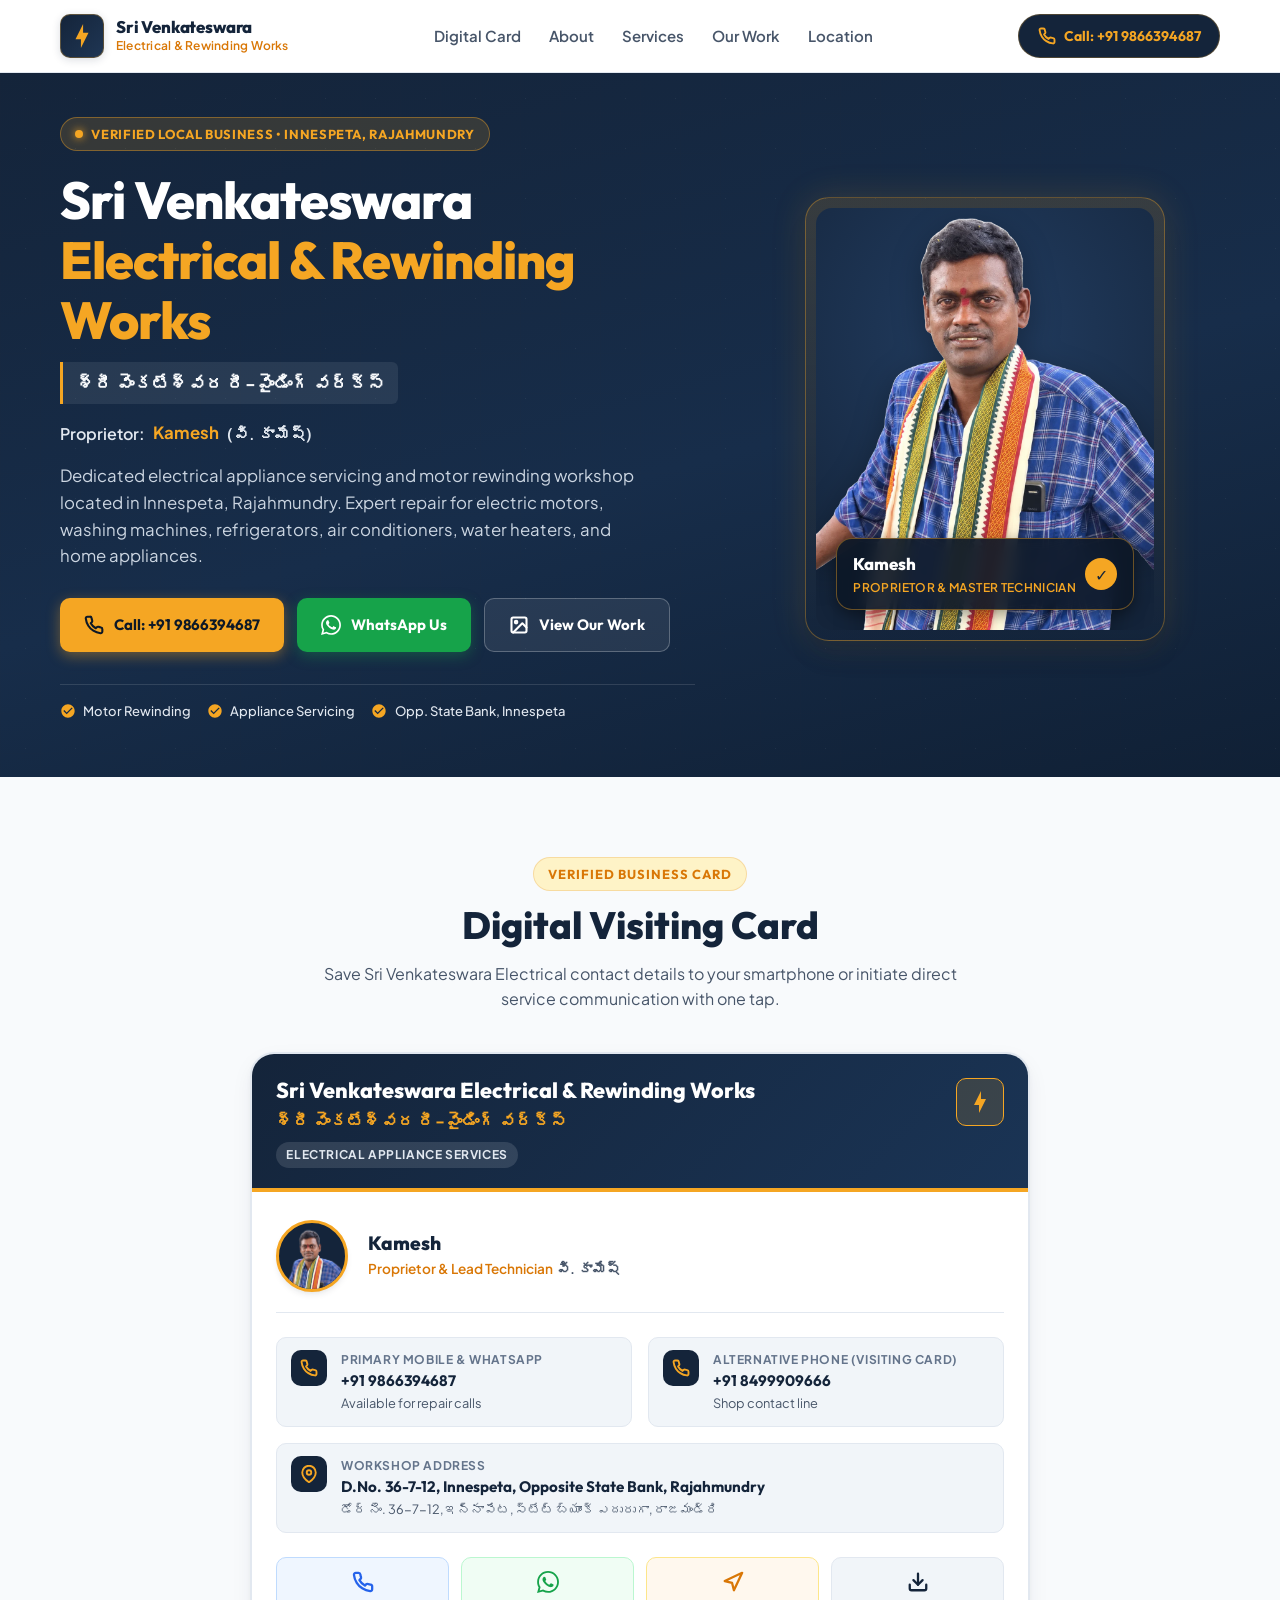
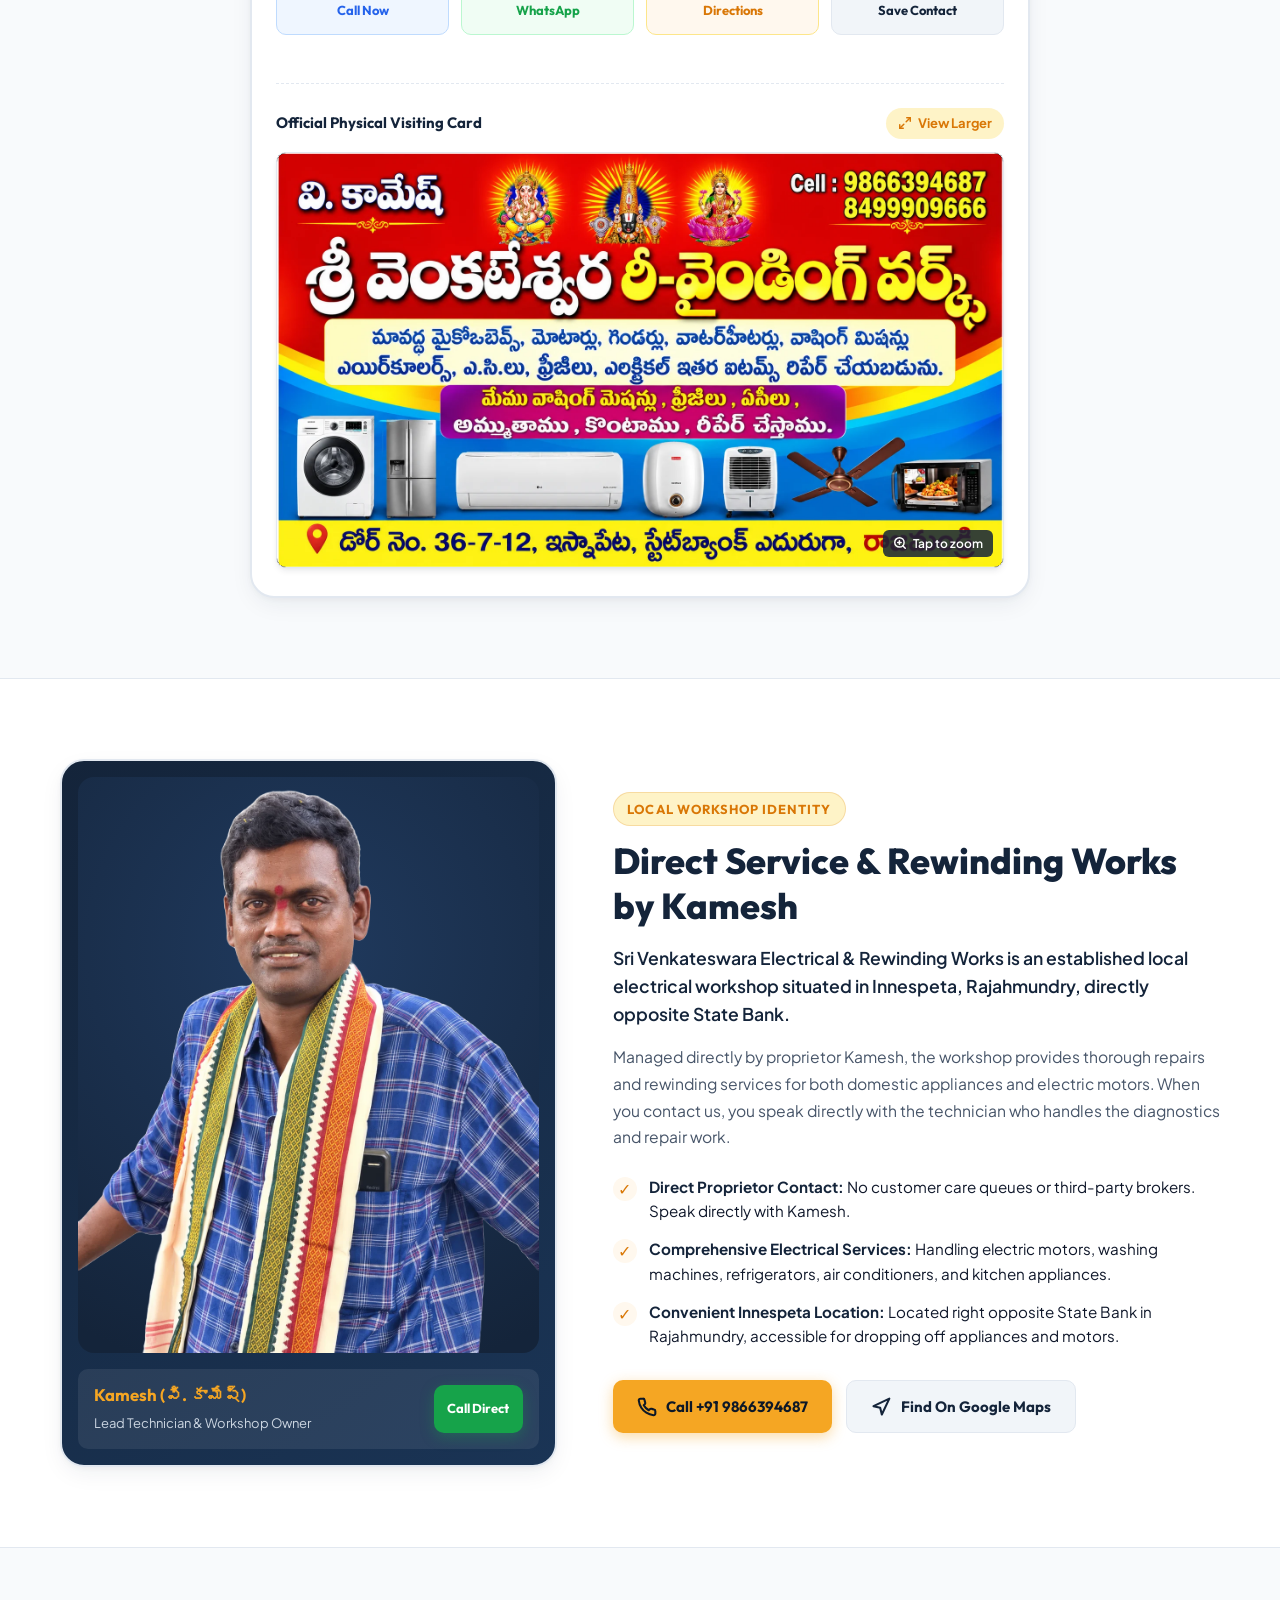
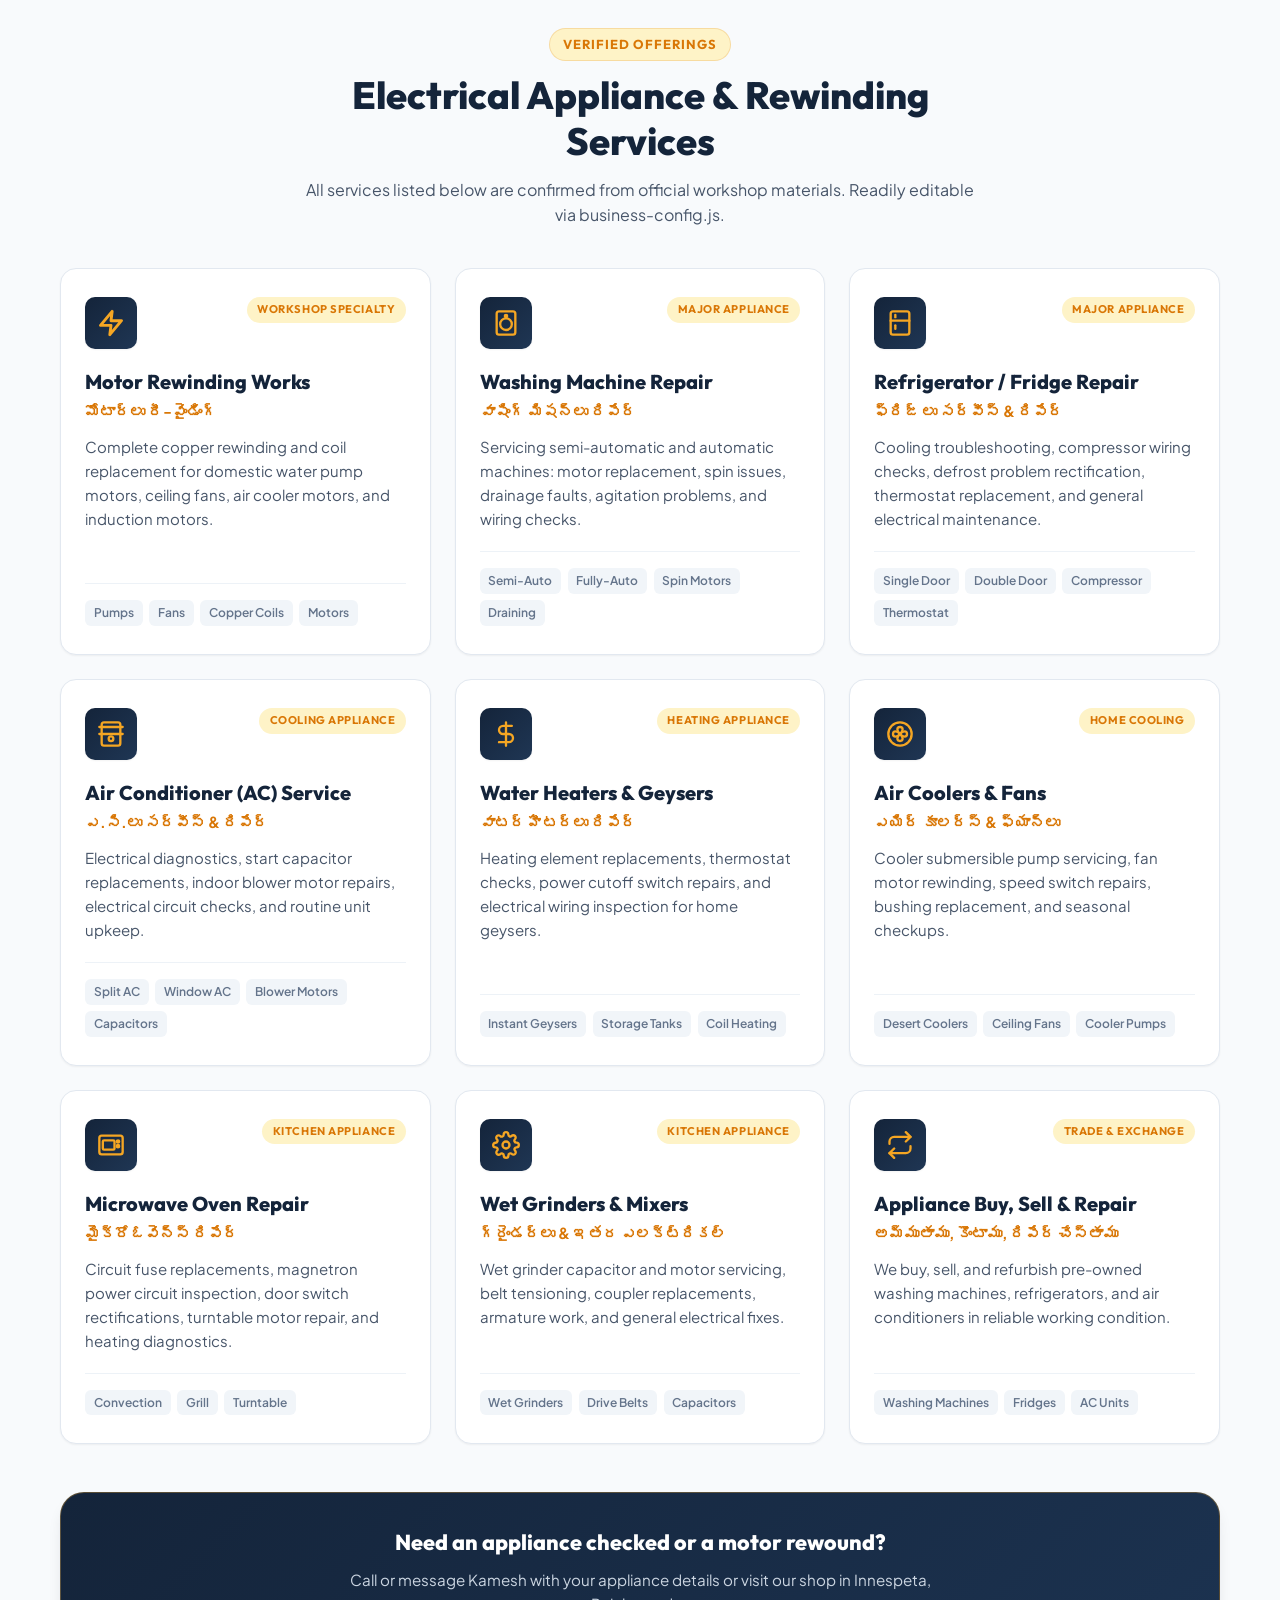
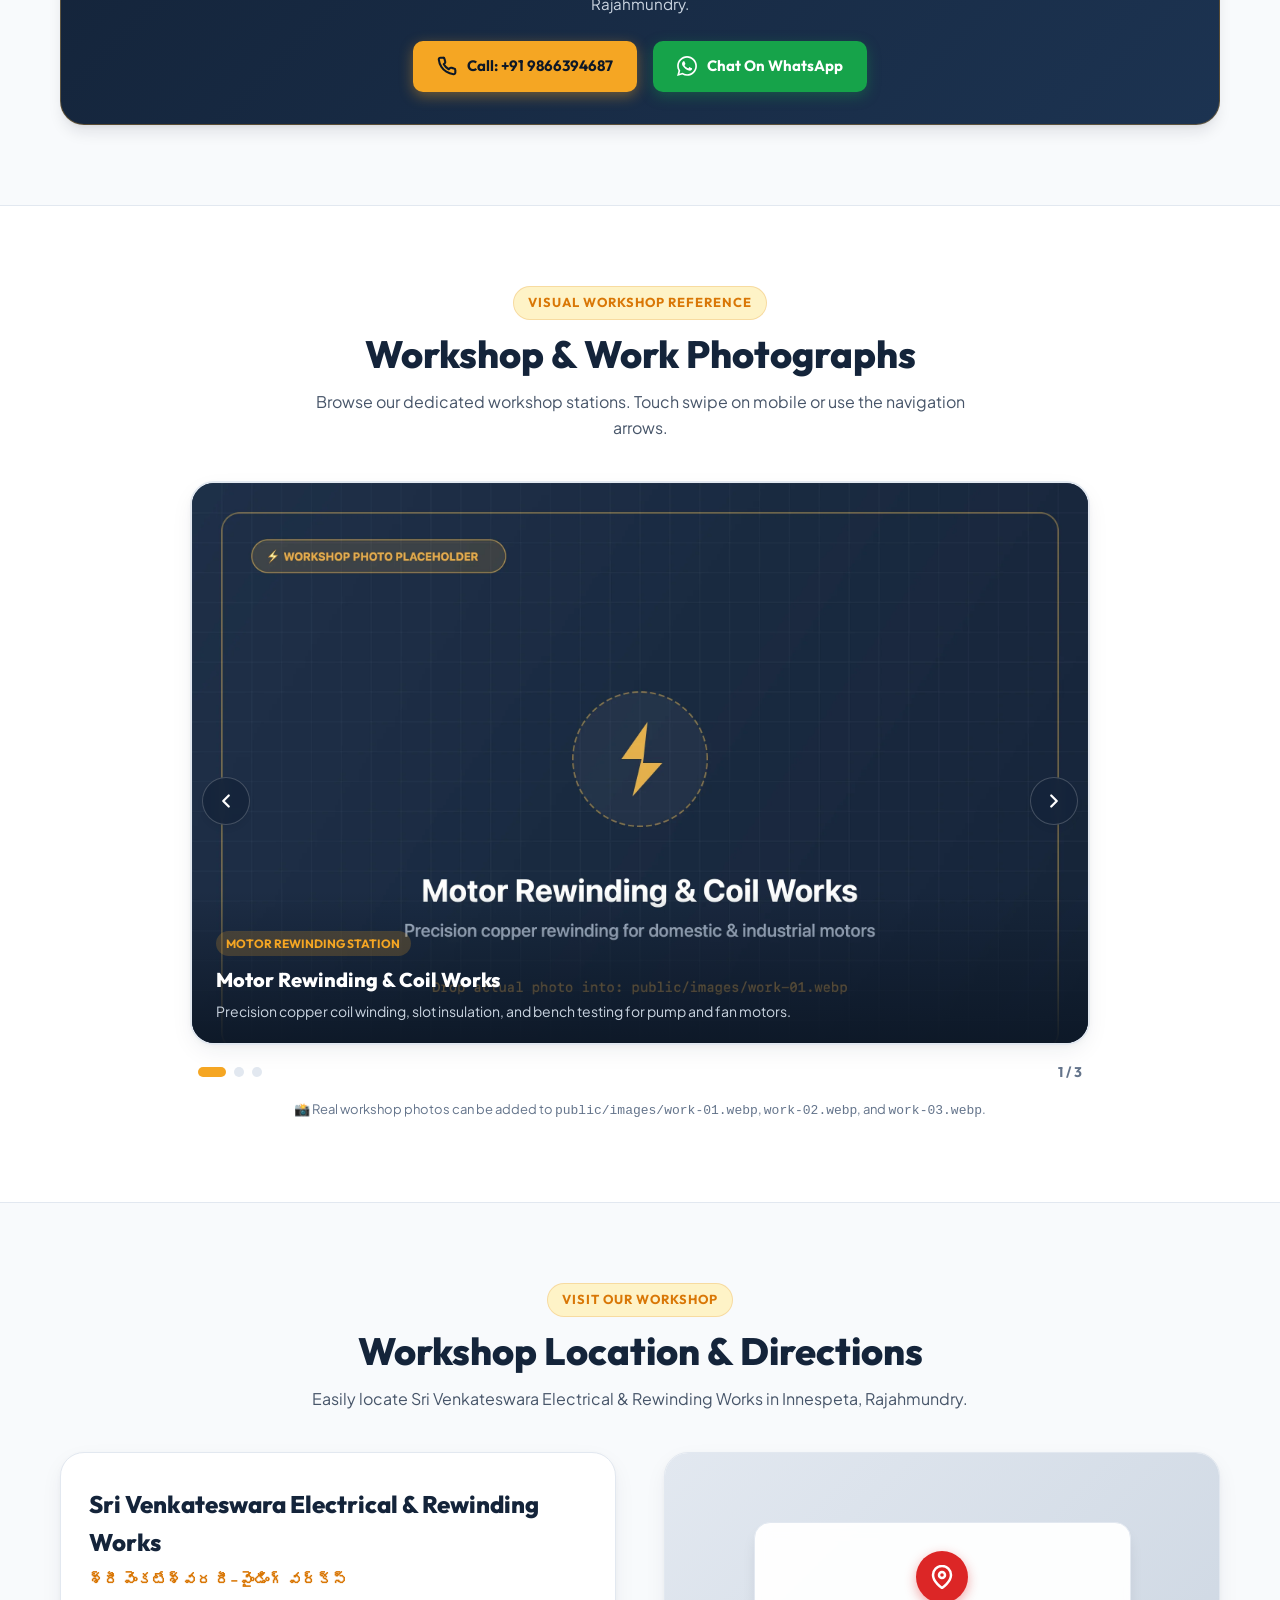
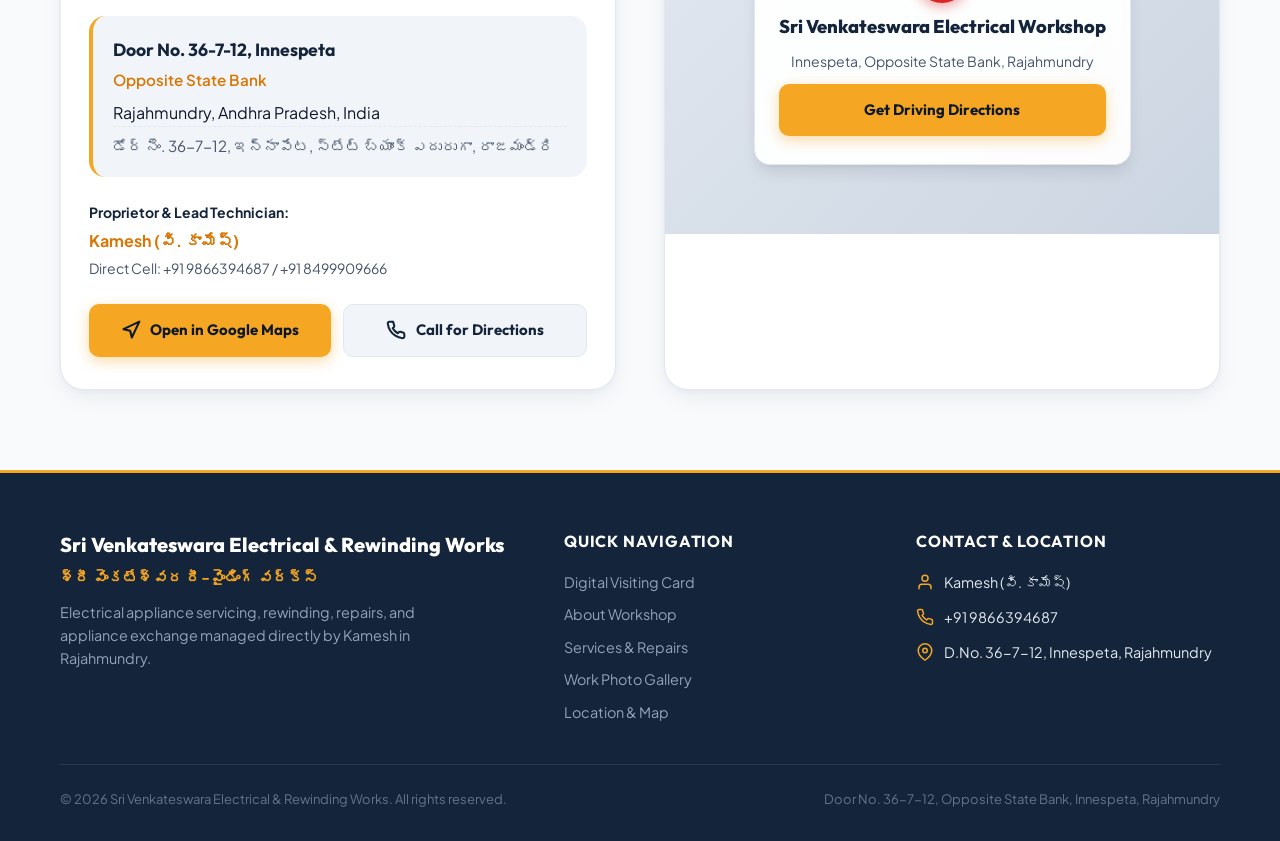
==== index.html @ 60d4a134 "Initial release: Sri Venkateswara Electrical & Rewinding Works website" ====
<!DOCTYPE html>
<html lang="en">
<head>
  <meta charset="UTF-8">
  <meta name="viewport" content="width=device-width, initial-scale=1.0, viewport-fit=cover">
  <meta http-equiv="X-UA-Compatible" content="IE=edge">
  
  <!-- Primary Meta Tags -->
  <title>Sri Venkateswara Electrical &amp; Rewinding Works | Kamesh | Rajahmundry</title>
  <meta name="title" content="Sri Venkateswara Electrical &amp; Rewinding Works | Kamesh | Rajahmundry">
  <meta name="description" content="Electrical appliance servicing and motor rewinding works by Kamesh in Innespeta, Rajahmundry. Expert repair for motors, washing machines, refrigerators, ACs, geysers, and appliances. Call +91 9866394687.">
  <meta name="keywords" content="Sri Venkateswara Electrical, Kamesh, Motor Rewinding Rajahmundry, Washing Machine Repair Rajahmundry, Refrigerator Repair Innespeta, AC Service Rajahmundry, Electrical Works">
  <meta name="author" content="Sri Venkateswara Electrical &amp; Rewinding Works">
  <meta name="theme-color" content="#14243A">
  <meta name="robots" content="index, follow">

  <!-- Open Graph / Facebook -->
  <meta property="og:type" content="website">
  <meta property="og:title" content="Sri Venkateswara Electrical &amp; Rewinding Works | Rajahmundry">
  <meta property="og:description" content="Electrical appliance servicing &amp; motor rewinding works by Kamesh. Located in Innespeta, Opposite State Bank, Rajahmundry. Call +91 9866394687.">
  <meta property="og:image" content="public/images/visiting-card-front.png">
  <meta property="og:locale" content="en_IN">

  <!-- Favicon & Canonical -->
  <link rel="icon" type="image/svg+xml" href="favicon.svg">
  <link rel="apple-touch-icon" href="favicon.svg">
  <link rel="canonical" href="https://venkatesh-0007.github.io/SVER_works/">

  <!-- Google Fonts Preconnect & Stylesheets -->
  <link rel="preconnect" href="https://fonts.googleapis.com">
  <link rel="preconnect" href="https://fonts.gstatic.com" crossorigin>
  <link href="https://fonts.googleapis.com/css2?family=Outfit:wght@500;600;700;800&family=Plus+Jakarta+Sans:wght@400;500;600;700&display=swap" rel="stylesheet">

  <!-- Core CSS -->
  <link rel="stylesheet" href="styles.css">

  <!-- LocalBusiness Structured Data (JSON-LD) - strictly verified details -->
  <script type="application/ld+json">
  {
    "@context": "https://schema.org",
    "@type": "HomeAndConstructionBusiness",
    "name": "Sri Venkateswara Electrical & Rewinding Works",
    "alternateName": "శ్రీ వెంకటేశ్వర రీ-వైండింగ్ వర్క్స్",
    "image": "public/images/visiting-card-front.png",
    "telephone": "+919866394687",
    "founder": {
      "@type": "Person",
      "name": "Kamesh",
      "alternateName": "V. Kamesh (వి. కామేష్)"
    },
    "address": {
      "@type": "PostalAddress",
      "streetAddress": "Door No. 36-7-12, Innespeta, Opposite State Bank",
      "addressLocality": "Rajahmundry",
      "addressRegion": "Andhra Pradesh",
      "addressCountry": "IN"
    },
    "hasMap": "https://maps.app.goo.gl/VTHYkzrRNHAbTTAW9",
    "priceRange": "$$",
    "description": "Professional electrical appliance services and motor rewinding works in Innespeta, Rajahmundry. Specialized in motors, washing machines, refrigerators, and AC repair."
  }
  </script>
</head>
<body>

  <!-- Accessible Skip to Main Link -->
  <a href="#main-content" class="skip-link">Skip to main content</a>

  <!-- =========================================================================
       Site Header & Navigation
       ========================================================================= -->
  <header class="site-header" id="siteHeader">
    <div class="container header-container">
      <!-- Brand Logo / Emblem -->
      <a href="#hero" class="brand-identity" aria-label="Sri Venkateswara Electrical & Rewinding Works Home">
        <div class="brand-emblem" aria-hidden="true">
          <svg viewBox="0 0 24 24" fill="currentColor">
            <path d="M11 15H6l7-14v8h5l-7 14v-8z"/>
          </svg>
        </div>
        <div class="brand-text-block">
          <span class="brand-name">Sri Venkateswara</span>
          <span class="brand-tagline">Electrical &amp; Rewinding Works</span>
        </div>
      </a>

      <!-- Desktop Navigation Links -->
      <nav class="desktop-nav" aria-label="Main Navigation">
        <a href="#card" class="nav-link">Digital Card</a>
        <a href="#about" class="nav-link">About</a>
        <a href="#services" class="nav-link">Services</a>
        <a href="#gallery" class="nav-link">Our Work</a>
        <a href="#location" class="nav-link">Location</a>
      </nav>

      <!-- Header Action & Mobile Menu Toggle -->
      <div class="header-actions">
        <a href="tel:+919866394687" class="header-call-btn" data-action="phone" aria-label="Call Kamesh at Sri Venkateswara Electrical">
          <svg width="18" height="18" viewBox="0 0 24 24" fill="none" stroke="currentColor" stroke-width="2.5" stroke-linecap="round" stroke-linejoin="round" aria-hidden="true">
            <path d="M22 16.92v3a2 2 0 0 1-2.18 2 19.79 19.79 0 0 1-8.63-3.07 19.5 19.5 0 0 1-6-6 19.79 19.79 0 0 1-3.07-8.67A2 2 0 0 1 4.11 2h3a2 2 0 0 1 2 1.72 12.84 12.84 0 0 0 .7 2.81 2 2 0 0 1-.45 2.11L8.09 9.91a16 16 0 0 0 6 6l1.27-1.27a2 2 0 0 1 2.11-.45 12.84 12.84 0 0 0 2.81.7A2 2 0 0 1 22 16.92z"/>
          </svg>
          <span>Call: +91 9866394687</span>
        </a>

        <!-- Mobile Drawer Toggle -->
        <button type="button" class="mobile-menu-toggle" id="mobileMenuToggle" aria-label="Toggle navigation menu" aria-expanded="false" aria-controls="mobileDrawer">
          <span></span>
          <span></span>
          <span></span>
        </button>
      </div>
    </div>
  </header>

  <!-- Mobile Dropdown Drawer -->
  <div class="mobile-drawer" id="mobileDrawer" aria-hidden="true">
    <nav class="mobile-nav-list" aria-label="Mobile Navigation">
      <a href="#card" class="mobile-nav-link">
        <span>Digital Business Card</span>
        <svg width="18" height="18" viewBox="0 0 24 24" fill="none" stroke="currentColor" stroke-width="2.5" stroke-linecap="round" stroke-linejoin="round" aria-hidden="true"><polyline points="9 18 15 12 9 6"/></svg>
      </a>
      <a href="#about" class="mobile-nav-link">
        <span>About Workshop &amp; Owner</span>
        <svg width="18" height="18" viewBox="0 0 24 24" fill="none" stroke="currentColor" stroke-width="2.5" stroke-linecap="round" stroke-linejoin="round" aria-hidden="true"><polyline points="9 18 15 12 9 6"/></svg>
      </a>
      <a href="#services" class="mobile-nav-link">
        <span>Services &amp; Repairs</span>
        <svg width="18" height="18" viewBox="0 0 24 24" fill="none" stroke="currentColor" stroke-width="2.5" stroke-linecap="round" stroke-linejoin="round" aria-hidden="true"><polyline points="9 18 15 12 9 6"/></svg>
      </a>
      <a href="#gallery" class="mobile-nav-link">
        <span>Workshop Photo Gallery</span>
        <svg width="18" height="18" viewBox="0 0 24 24" fill="none" stroke="currentColor" stroke-width="2.5" stroke-linecap="round" stroke-linejoin="round" aria-hidden="true"><polyline points="9 18 15 12 9 6"/></svg>
      </a>
      <a href="#location" class="mobile-nav-link">
        <span>Location &amp; Directions</span>
        <svg width="18" height="18" viewBox="0 0 24 24" fill="none" stroke="currentColor" stroke-width="2.5" stroke-linecap="round" stroke-linejoin="round" aria-hidden="true"><polyline points="9 18 15 12 9 6"/></svg>
      </a>
    </nav>
    <div class="mobile-drawer-contact">
      <a href="tel:+919866394687" class="btn btn-primary-phone" data-action="phone">
        <svg width="18" height="18" viewBox="0 0 24 24" fill="none" stroke="currentColor" stroke-width="2.5" stroke-linecap="round" stroke-linejoin="round" aria-hidden="true">
          <path d="M22 16.92v3a2 2 0 0 1-2.18 2 19.79 19.79 0 0 1-8.63-3.07 19.5 19.5 0 0 1-6-6 19.79 19.79 0 0 1-3.07-8.67A2 2 0 0 1 4.11 2h3a2 2 0 0 1 2 1.72 12.84 12.84 0 0 0 .7 2.81 2 2 0 0 1-.45 2.11L8.09 9.91a16 16 0 0 0 6 6l1.27-1.27a2 2 0 0 1 2.11-.45 12.84 12.84 0 0 0 2.81.7A2 2 0 0 1 22 16.92z"/>
        </svg>
        Call Now: +91 9866394687
      </a>
      <a href="https://wa.me/919866394687" target="_blank" rel="noopener noreferrer" class="btn btn-whatsapp" data-action="whatsapp">
        <svg width="18" height="18" viewBox="0 0 24 24" fill="currentColor" aria-hidden="true">
          <path d="M.057 24l1.687-6.163c-1.041-1.804-1.588-3.849-1.587-5.946.003-6.556 5.338-11.891 11.893-11.891 3.181.001 6.167 1.24 8.413 3.488 2.245 2.248 3.481 5.236 3.48 8.414-.003 6.557-5.338 11.892-11.893 11.892-1.99-.001-3.951-.5-5.688-1.448l-6.305 1.654zm6.597-3.807c1.676.995 3.276 1.591 5.392 1.592 5.448 0 9.886-4.434 9.889-9.885.002-5.462-4.415-9.89-9.881-9.892-5.452 0-9.887 4.434-9.889 9.884-.001 2.225.651 3.891 1.746 5.634l-.999 3.648 3.742-.981zm11.387-5.464c-.074-.124-.272-.198-.57-.347-.297-.149-1.758-.868-2.031-.967-.272-.099-.47-.149-.669.149-.198.297-.768.967-.941 1.165-.173.198-.347.223-.644.074-.297-.149-1.255-.462-2.39-1.475-.883-.788-1.48-1.761-1.653-2.059-.173-.297-.018-.458.13-.606.134-.133.297-.347.446-.521.151-.172.2-.296.3-.495.099-.198.05-.372-.025-.521-.075-.148-.669-1.611-.916-2.206-.242-.579-.487-.501-.669-.51l-.57-.01c-.198 0-.52.074-.792.372s-1.04 1.016-1.04 2.479 1.065 2.876 1.213 3.074c.149.198 2.095 3.2 5.076 4.487.709.306 1.263.489 1.694.626.712.226 1.36.194 1.872.118.571-.085 1.758-.719 2.006-1.413.248-.695.248-1.29.173-1.414z"/>
        </svg>
        WhatsApp Conversation
      </a>
    </div>
  </div>

  <main id="main-content">
    <!-- =========================================================================
         Hero Section
         ========================================================================= -->
    <section class="hero-section" id="hero">
      <div class="hero-pattern" aria-hidden="true"></div>
      <div class="container hero-grid">
        <!-- Hero Text & CTA -->
        <div class="hero-content">
          <div class="hero-badge-pill">
            <span class="pulse-dot" aria-hidden="true"></span>
            <span>Verified Local Business • Innespeta, Rajahmundry</span>
          </div>

          <h1 class="hero-title">
            Sri Venkateswara <span class="hero-title-highlight">Electrical &amp; Rewinding Works</span>
          </h1>

          <div class="hero-telugu-banner" lang="te">
            శ్రీ వెంకటేశ్వర రీ-వైండింగ్ వర్క్స్
          </div>

          <div class="hero-owner-tag">
            <span>Proprietor:</span>
            <strong>Kamesh</strong>
            <span class="hero-owner-telugu">(వి. కామేష్)</span>
          </div>

          <p class="hero-description">
            Dedicated electrical appliance servicing and motor rewinding workshop located in Innespeta, Rajahmundry. Expert repair for electric motors, washing machines, refrigerators, air conditioners, water heaters, and home appliances.
          </p>

          <div class="hero-cta-group">
            <a href="tel:+919866394687" class="btn btn-primary-phone" data-action="phone" aria-label="Call Kamesh at Sri Venkateswara Electrical">
              <svg viewBox="0 0 24 24" fill="none" stroke="currentColor" stroke-width="2.5" stroke-linecap="round" stroke-linejoin="round" aria-hidden="true">
                <path d="M22 16.92v3a2 2 0 0 1-2.18 2 19.79 19.79 0 0 1-8.63-3.07 19.5 19.5 0 0 1-6-6 19.79 19.79 0 0 1-3.07-8.67A2 2 0 0 1 4.11 2h3a2 2 0 0 1 2 1.72 12.84 12.84 0 0 0 .7 2.81 2 2 0 0 1-.45 2.11L8.09 9.91a16 16 0 0 0 6 6l1.27-1.27a2 2 0 0 1 2.11-.45 12.84 12.84 0 0 0 2.81.7A2 2 0 0 1 22 16.92z"/>
              </svg>
              <span>Call: +91 9866394687</span>
            </a>

            <a href="https://wa.me/919866394687" target="_blank" rel="noopener noreferrer" class="btn btn-whatsapp" data-action="whatsapp" aria-label="Send WhatsApp message to Kamesh">
              <svg viewBox="0 0 24 24" fill="currentColor" aria-hidden="true">
                <path d="M.057 24l1.687-6.163c-1.041-1.804-1.588-3.849-1.587-5.946.003-6.556 5.338-11.891 11.893-11.891 3.181.001 6.167 1.24 8.413 3.488 2.245 2.248 3.481 5.236 3.48 8.414-.003 6.557-5.338 11.892-11.893 11.892-1.99-.001-3.951-.5-5.688-1.448l-6.305 1.654zm6.597-3.807c1.676.995 3.276 1.591 5.392 1.592 5.448 0 9.886-4.434 9.889-9.885.002-5.462-4.415-9.89-9.881-9.892-5.452 0-9.887 4.434-9.889 9.884-.001 2.225.651 3.891 1.746 5.634l-.999 3.648 3.742-.981zm11.387-5.464c-.074-.124-.272-.198-.57-.347-.297-.149-1.758-.868-2.031-.967-.272-.099-.47-.149-.669.149-.198.297-.768.967-.941 1.165-.173.198-.347.223-.644.074-.297-.149-1.255-.462-2.39-1.475-.883-.788-1.48-1.761-1.653-2.059-.173-.297-.018-.458.13-.606.134-.133.297-.347.446-.521.151-.172.2-.296.3-.495.099-.198.05-.372-.025-.521-.075-.148-.669-1.611-.916-2.206-.242-.579-.487-.501-.669-.51l-.57-.01c-.198 0-.52.074-.792.372s-1.04 1.016-1.04 2.479 1.065 2.876 1.213 3.074c.149.198 2.095 3.2 5.076 4.487.709.306 1.263.489 1.694.626.712.226 1.36.194 1.872.118.571-.085 1.758-.719 2.006-1.413.248-.695.248-1.29.173-1.414z"/>
              </svg>
              <span>WhatsApp Us</span>
            </a>

            <a href="#gallery" class="btn btn-secondary-outline">
              <svg viewBox="0 0 24 24" fill="none" stroke="currentColor" stroke-width="2.5" stroke-linecap="round" stroke-linejoin="round" aria-hidden="true">
                <rect x="3" y="3" width="18" height="18" rx="2" ry="2"/>
                <circle cx="8.5" cy="8.5" r="1.5"/>
                <polyline points="21 15 16 10 5 21"/>
              </svg>
              <span>View Our Work</span>
            </a>
          </div>

          <div class="hero-badges-row">
            <div class="hero-mini-badge">
              <svg viewBox="0 0 24 24" fill="currentColor" aria-hidden="true"><path d="M12 2C6.48 2 2 6.48 2 12s4.48 10 10 10 10-4.48 10-10S17.52 2 12 2zm-2 15l-5-5 1.41-1.41L10 14.17l7.59-7.59L19 8l-9 9z"/></svg>
              <span>Motor Rewinding</span>
            </div>
            <div class="hero-mini-badge">
              <svg viewBox="0 0 24 24" fill="currentColor" aria-hidden="true"><path d="M12 2C6.48 2 2 6.48 2 12s4.48 10 10 10 10-4.48 10-10S17.52 2 12 2zm-2 15l-5-5 1.41-1.41L10 14.17l7.59-7.59L19 8l-9 9z"/></svg>
              <span>Appliance Servicing</span>
            </div>
            <div class="hero-mini-badge">
              <svg viewBox="0 0 24 24" fill="currentColor" aria-hidden="true"><path d="M12 2C6.48 2 2 6.48 2 12s4.48 10 10 10 10-4.48 10-10S17.52 2 12 2zm-2 15l-5-5 1.41-1.41L10 14.17l7.59-7.59L19 8l-9 9z"/></svg>
              <span>Opp. State Bank, Innespeta</span>
            </div>
          </div>
        </div>

        <!-- Hero Owner Photo Spotlight Frame -->
        <div class="hero-image-col">
          <div class="hero-owner-frame">
            <div class="hero-owner-canvas">
              <picture>
                <source srcset="public/images/owner.webp" type="image/webp">
                <img src="public/images/owner.png" alt="Kamesh, Proprietor of Sri Venkateswara Electrical & Rewinding Works in Rajahmundry" class="hero-owner-img" width="543" height="724" loading="eager" fetchpriority="high" data-fallback="public/images/owner.jpg">
              </picture>
              
              <div class="hero-owner-badge">
                <div class="hero-owner-info">
                  <span class="hero-owner-title">Kamesh</span>
                  <span class="hero-owner-role">Proprietor &amp; Master Technician</span>
                </div>
                <div class="verified-icon-badge" title="Verified Workshop Proprietor" aria-hidden="true">✓</div>
              </div>
            </div>
          </div>
        </div>
      </div>
    </section>

    <!-- =========================================================================
         Digital Visiting Card Section
         ========================================================================= -->
    <section class="visiting-card-section section-padding" id="card">
      <div class="container">
        <div class="section-header">
          <span class="section-badge">Verified Business Card</span>
          <h2 class="section-title">Digital Visiting Card</h2>
          <p class="section-subtitle">
            Save Sri Venkateswara Electrical contact details to your smartphone or initiate direct service communication with one tap.
          </p>
        </div>

        <div class="digital-card-wrapper">
          <article class="digital-card-container" id="digitalCard">
            <!-- Card Header Ribbon -->
            <div class="card-header-ribbon">
              <div class="card-header-content">
                <div class="card-title-group">
                  <h3>Sri Venkateswara Electrical &amp; Rewinding Works</h3>
                  <span class="card-telugu-name" lang="te">శ్రీ వెంకటేశ్వర రీ-వైండింగ్ వర్క్స్</span>
                  <span class="card-category-badge">Electrical Appliance Services</span>
                </div>
                <div class="card-emblem-small" aria-hidden="true">
                  <svg width="24" height="24" viewBox="0 0 24 24" fill="currentColor">
                    <path d="M11 15H6l7-14v8h5l-7 14v-8z"/>
                  </svg>
                </div>
              </div>
            </div>

            <!-- Card Body -->
            <div class="card-body-content">
              <!-- Person Block -->
              <div class="card-person-block">
                <div class="card-avatar-wrap">
                  <img src="public/images/owner.webp" alt="Kamesh" width="72" height="72" loading="lazy" data-fallback="public/images/owner.png">
                </div>
                <div class="card-person-info">
                  <h4>Kamesh</h4>
                  <span class="card-person-role">Proprietor &amp; Lead Technician</span>
                  <span class="card-person-telugu" lang="te">వి. కామేష్</span>
                </div>
              </div>

              <!-- Contact Numbers & Location -->
              <div class="card-contact-list">
                <div class="card-contact-item">
                  <div class="card-contact-icon">
                    <svg width="18" height="18" viewBox="0 0 24 24" fill="none" stroke="currentColor" stroke-width="2.5" stroke-linecap="round" stroke-linejoin="round" aria-hidden="true">
                      <path d="M22 16.92v3a2 2 0 0 1-2.18 2 19.79 19.79 0 0 1-8.63-3.07 19.5 19.5 0 0 1-6-6 19.79 19.79 0 0 1-3.07-8.67A2 2 0 0 1 4.11 2h3a2 2 0 0 1 2 1.72 12.84 12.84 0 0 0 .7 2.81 2 2 0 0 1-.45 2.11L8.09 9.91a16 16 0 0 0 6 6l1.27-1.27a2 2 0 0 1 2.11-.45 12.84 12.84 0 0 0 2.81.7A2 2 0 0 1 22 16.92z"/>
                    </svg>
                  </div>
                  <div class="card-contact-data">
                    <span class="card-contact-label">Primary Mobile &amp; WhatsApp</span>
                    <a href="tel:+919866394687" class="card-contact-value" data-action="phone">+91 9866394687</a>
                    <span class="card-contact-sub">Available for repair calls</span>
                  </div>
                </div>

                <div class="card-contact-item">
                  <div class="card-contact-icon">
                    <svg width="18" height="18" viewBox="0 0 24 24" fill="none" stroke="currentColor" stroke-width="2.5" stroke-linecap="round" stroke-linejoin="round" aria-hidden="true">
                      <path d="M22 16.92v3a2 2 0 0 1-2.18 2 19.79 19.79 0 0 1-8.63-3.07 19.5 19.5 0 0 1-6-6 19.79 19.79 0 0 1-3.07-8.67A2 2 0 0 1 4.11 2h3a2 2 0 0 1 2 1.72 12.84 12.84 0 0 0 .7 2.81 2 2 0 0 1-.45 2.11L8.09 9.91a16 16 0 0 0 6 6l1.27-1.27a2 2 0 0 1 2.11-.45 12.84 12.84 0 0 0 2.81.7A2 2 0 0 1 22 16.92z"/>
                    </svg>
                  </div>
                  <div class="card-contact-data">
                    <span class="card-contact-label">Alternative Phone (Visiting Card)</span>
                    <a href="tel:+918499909666" class="card-contact-value">+91 8499909666</a>
                    <span class="card-contact-sub">Shop contact line</span>
                  </div>
                </div>

                <div class="card-contact-item" style="grid-column: 1 / -1;">
                  <div class="card-contact-icon">
                    <svg width="18" height="18" viewBox="0 0 24 24" fill="none" stroke="currentColor" stroke-width="2.5" stroke-linecap="round" stroke-linejoin="round" aria-hidden="true">
                      <path d="M21 10c0 7-9 13-9 13s-9-6-9-13a9 9 0 0 1 18 0z"/>
                      <circle cx="12" cy="10" r="3"/>
                    </svg>
                  </div>
                  <div class="card-contact-data">
                    <span class="card-contact-label">Workshop Address</span>
                    <span class="card-contact-value">D.No. 36-7-12, Innespeta, Opposite State Bank, Rajahmundry</span>
                    <span class="card-contact-sub" lang="te">డోర్ నెం. 36-7-12, ఇన్నాపేట, స్టేట్ బ్యాంక్ ఎదురుగా, రాజమండ్రి</span>
                  </div>
                </div>
              </div>

              <!-- 4 Essential Actions: Call, WhatsApp, Directions, Save Contact -->
              <div class="card-actions-grid">
                <a href="tel:+919866394687" class="card-btn btn-call" data-action="phone" aria-label="Call Kamesh">
                  <svg viewBox="0 0 24 24" fill="none" stroke="currentColor" stroke-width="2.5" stroke-linecap="round" stroke-linejoin="round" aria-hidden="true">
                    <path d="M22 16.92v3a2 2 0 0 1-2.18 2 19.79 19.79 0 0 1-8.63-3.07 19.5 19.5 0 0 1-6-6 19.79 19.79 0 0 1-3.07-8.67A2 2 0 0 1 4.11 2h3a2 2 0 0 1 2 1.72 12.84 12.84 0 0 0 .7 2.81 2 2 0 0 1-.45 2.11L8.09 9.91a16 16 0 0 0 6 6l1.27-1.27a2 2 0 0 1 2.11-.45 12.84 12.84 0 0 0 2.81.7A2 2 0 0 1 22 16.92z"/>
                  </svg>
                  <span>Call Now</span>
                </a>

                <a href="https://wa.me/919866394687" target="_blank" rel="noopener noreferrer" class="card-btn btn-wa" data-action="whatsapp" aria-label="Open WhatsApp conversation with Kamesh">
                  <svg viewBox="0 0 24 24" fill="currentColor" aria-hidden="true">
                    <path d="M.057 24l1.687-6.163c-1.041-1.804-1.588-3.849-1.587-5.946.003-6.556 5.338-11.891 11.893-11.891 3.181.001 6.167 1.24 8.413 3.488 2.245 2.248 3.481 5.236 3.48 8.414-.003 6.557-5.338 11.892-11.893 11.892-1.99-.001-3.951-.5-5.688-1.448l-6.305 1.654zm6.597-3.807c1.676.995 3.276 1.591 5.392 1.592 5.448 0 9.886-4.434 9.889-9.885.002-5.462-4.415-9.89-9.881-9.892-5.452 0-9.887 4.434-9.889 9.884-.001 2.225.651 3.891 1.746 5.634l-.999 3.648 3.742-.981zm11.387-5.464c-.074-.124-.272-.198-.57-.347-.297-.149-1.758-.868-2.031-.967-.272-.099-.47-.149-.669.149-.198.297-.768.967-.941 1.165-.173.198-.347.223-.644.074-.297-.149-1.255-.462-2.39-1.475-.883-.788-1.48-1.761-1.653-2.059-.173-.297-.018-.458.13-.606.134-.133.297-.347.446-.521.151-.172.2-.296.3-.495.099-.198.05-.372-.025-.521-.075-.148-.669-1.611-.916-2.206-.242-.579-.487-.501-.669-.51l-.57-.01c-.198 0-.52.074-.792.372s-1.04 1.016-1.04 2.479 1.065 2.876 1.213 3.074c.149.198 2.095 3.2 5.076 4.487.709.306 1.263.489 1.694.626.712.226 1.36.194 1.872.118.571-.085 1.758-.719 2.006-1.413.248-.695.248-1.29.173-1.414z"/>
                  </svg>
                  <span>WhatsApp</span>
                </a>

                <a href="https://maps.app.goo.gl/VTHYkzrRNHAbTTAW9" target="_blank" rel="noopener noreferrer" class="card-btn btn-map" data-action="directions" aria-label="Open workshop location in Google Maps">
                  <svg viewBox="0 0 24 24" fill="none" stroke="currentColor" stroke-width="2.5" stroke-linecap="round" stroke-linejoin="round" aria-hidden="true">
                    <polygon points="3 11 22 2 13 21 11 13 3 11"/>
                  </svg>
                  <span>Directions</span>
                </a>

                <button type="button" class="card-btn btn-vcf js-download-vcf" aria-label="Save Kamesh's contact to phone as vCard">
                  <svg viewBox="0 0 24 24" fill="none" stroke="currentColor" stroke-width="2.5" stroke-linecap="round" stroke-linejoin="round" aria-hidden="true">
                    <path d="M21 15v4a2 2 0 0 1-2 2H5a2 2 0 0 1-2-2v-4"/>
                    <polyline points="7 10 12 15 17 10"/>
                    <line x1="12" y1="15" x2="12" y2="3"/>
                  </svg>
                  <span>Save Contact</span>
                </button>
              </div>

              <!-- Physical Card View Component -->
              <div class="visiting-card-physical-preview">
                <div class="card-preview-header">
                  <h5>Official Physical Visiting Card</h5>
                  <button type="button" class="preview-expand-btn js-open-card-modal" aria-label="Enlarge visiting card image">
                    <svg width="14" height="14" viewBox="0 0 24 24" fill="none" stroke="currentColor" stroke-width="2.5" stroke-linecap="round" stroke-linejoin="round" aria-hidden="true">
                      <polyline points="15 3 21 3 21 9"/>
                      <polyline points="9 21 3 21 3 15"/>
                      <line x1="21" y1="3" x2="14" y2="10"/>
                      <line x1="3" y1="21" x2="10" y2="14"/>
                    </svg>
                    <span>View Larger</span>
                  </button>
                </div>

                <figure class="physical-card-figure js-open-card-modal" tabindex="0" role="button" aria-label="Click to enlarge visiting card">
                  <picture>
                    <source srcset="public/images/visiting-card-front.webp" type="image/webp">
                    <img src="public/images/visiting-card-front.png" alt="Official printed visiting card of Sri Venkateswara Electrical & Rewinding Works, showing phone numbers 9866394687, 8499909666 and address in Rajahmundry" class="physical-card-img" width="830" height="474" loading="lazy" data-fallback="public/images/visiting-card-front.jpg">
                  </picture>
                  <div class="figure-overlay-hint" aria-hidden="true">
                    <svg width="14" height="14" viewBox="0 0 24 24" fill="none" stroke="currentColor" stroke-width="2.5" stroke-linecap="round" stroke-linejoin="round"><circle cx="11" cy="11" r="8"/><line x1="21" y1="21" x2="16.65" y2="16.65"/><line x1="11" y1="8" x2="11" y2="14"/><line x1="8" y1="11" x2="14" y2="11"/></svg>
                    <span>Tap to zoom</span>
                  </div>
                </figure>
              </div>
            </div>
          </article>
        </div>
      </div>
    </section>

    <!-- =========================================================================
         About Section
         ========================================================================= -->
    <section class="about-section section-padding" id="about">
      <div class="container">
        <div class="about-grid">
          <!-- Owner Image Showcase -->
          <div class="about-image-card">
            <div class="about-photo-wrap">
              <picture>
                <source srcset="public/images/owner.webp" type="image/webp">
                <img src="public/images/owner.png" alt="Kamesh, owner of Sri Venkateswara Electrical & Rewinding Works" width="543" height="724" loading="lazy" data-fallback="public/images/owner.jpg">
              </picture>
            </div>
            <div class="about-caption-box">
              <div class="about-caption-text">
                <strong>Kamesh (వి. కామేష్)</strong>
                <span>Lead Technician &amp; Workshop Owner</span>
              </div>
              <a href="tel:+919866394687" class="btn btn-whatsapp" style="padding: 0.5rem 0.85rem; font-size: 0.8125rem;" data-action="phone">
                Call Direct
              </a>
            </div>
          </div>

          <!-- About Text Content -->
          <div class="about-text-content">
            <span class="section-badge">Local Workshop Identity</span>
            <h2>Direct Service &amp; Rewinding Works by Kamesh</h2>
            
            <p class="about-lead">
              Sri Venkateswara Electrical &amp; Rewinding Works is an established local electrical workshop situated in Innespeta, Rajahmundry, directly opposite State Bank.
            </p>

            <p class="about-body">
              Managed directly by proprietor Kamesh, the workshop provides thorough repairs and rewinding services for both domestic appliances and electric motors. When you contact us, you speak directly with the technician who handles the diagnostics and repair work.
            </p>

            <div class="about-highlights-list">
              <div class="about-highlight-item">
                <div class="about-highlight-icon" aria-hidden="true">✓</div>
                <div class="about-highlight-text">
                  <strong>Direct Proprietor Contact:</strong> No customer care queues or third-party brokers. Speak directly with Kamesh.
                </div>
              </div>

              <div class="about-highlight-item">
                <div class="about-highlight-icon" aria-hidden="true">✓</div>
                <div class="about-highlight-text">
                  <strong>Comprehensive Electrical Services:</strong> Handling electric motors, washing machines, refrigerators, air conditioners, and kitchen appliances.
                </div>
              </div>

              <div class="about-highlight-item">
                <div class="about-highlight-icon" aria-hidden="true">✓</div>
                <div class="about-highlight-text">
                  <strong>Convenient Innespeta Location:</strong> Located right opposite State Bank in Rajahmundry, accessible for dropping off appliances and motors.
                </div>
              </div>
            </div>

            <div class="hero-cta-group" style="margin-bottom: 0;">
              <a href="tel:+919866394687" class="btn btn-primary-phone" data-action="phone">
                <svg width="18" height="18" viewBox="0 0 24 24" fill="none" stroke="currentColor" stroke-width="2.5" stroke-linecap="round" stroke-linejoin="round" aria-hidden="true">
                  <path d="M22 16.92v3a2 2 0 0 1-2.18 2 19.79 19.79 0 0 1-8.63-3.07 19.5 19.5 0 0 1-6-6 19.79 19.79 0 0 1-3.07-8.67A2 2 0 0 1 4.11 2h3a2 2 0 0 1 2 1.72 12.84 12.84 0 0 0 .7 2.81 2 2 0 0 1-.45 2.11L8.09 9.91a16 16 0 0 0 6 6l1.27-1.27a2 2 0 0 1 2.11-.45 12.84 12.84 0 0 0 2.81.7A2 2 0 0 1 22 16.92z"/>
                </svg>
                Call +91 9866394687
              </a>
              <a href="https://maps.app.goo.gl/VTHYkzrRNHAbTTAW9" target="_blank" rel="noopener noreferrer" class="btn btn-secondary-outline" style="color: var(--color-navy); border-color: var(--color-border); background: var(--color-bg-muted);" data-action="directions">
                <svg width="18" height="18" viewBox="0 0 24 24" fill="none" stroke="currentColor" stroke-width="2.5" stroke-linecap="round" stroke-linejoin="round" aria-hidden="true">
                  <polygon points="3 11 22 2 13 21 11 13 3 11"/>
                </svg>
                Find On Google Maps
              </a>
            </div>
          </div>
        </div>
      </div>
    </section>

    <!-- =========================================================================
         Verified Services Section
         ========================================================================= -->
    <section class="services-section section-padding" id="services">
      <div class="container">
        <div class="section-header">
          <span class="section-badge">Verified Offerings</span>
          <h2 class="section-title">Electrical Appliance &amp; Rewinding Services</h2>
          <p class="section-subtitle">
            All services listed below are confirmed from official workshop materials. Readily editable via business-config.js.
          </p>
        </div>

        <div class="services-grid" id="servicesContainer">
          <!-- Card 1: Motor Rewinding -->
          <article class="service-card">
            <div>
              <div class="service-card-top">
                <div class="service-icon-box" aria-hidden="true">
                  <svg viewBox="0 0 24 24" fill="none" stroke="currentColor" stroke-width="2.5" stroke-linecap="round" stroke-linejoin="round">
                    <polygon points="13 2 3 14 12 14 11 22 21 10 12 10 13 2"/>
                  </svg>
                </div>
                <span class="service-badge">Workshop Specialty</span>
              </div>
              <h3 class="service-title">Motor Rewinding Works</h3>
              <span class="service-telugu-title" lang="te">మోటార్లు రీ-వైండింగ్</span>
              <p class="service-desc">
                Complete copper rewinding and coil replacement for domestic water pump motors, ceiling fans, air cooler motors, and induction motors.
              </p>
            </div>
            <div class="service-tags">
              <span class="service-tag">Pumps</span>
              <span class="service-tag">Fans</span>
              <span class="service-tag">Copper Coils</span>
              <span class="service-tag">Motors</span>
            </div>
          </article>

          <!-- Card 2: Washing Machines -->
          <article class="service-card">
            <div>
              <div class="service-card-top">
                <div class="service-icon-box" aria-hidden="true">
                  <svg viewBox="0 0 24 24" fill="none" stroke="currentColor" stroke-width="2" stroke-linecap="round" stroke-linejoin="round">
                    <rect x="4" y="2" width="16" height="20" rx="2"/>
                    <circle cx="12" cy="13" r="5"/>
                    <circle cx="12" cy="6" r="1"/>
                  </svg>
                </div>
                <span class="service-badge">Major Appliance</span>
              </div>
              <h3 class="service-title">Washing Machine Repair</h3>
              <span class="service-telugu-title" lang="te">వాషింగ్ మిషన్లు రిపేర్</span>
              <p class="service-desc">
                Servicing semi-automatic and automatic machines: motor replacement, spin issues, drainage faults, agitation problems, and wiring checks.
              </p>
            </div>
            <div class="service-tags">
              <span class="service-tag">Semi-Auto</span>
              <span class="service-tag">Fully-Auto</span>
              <span class="service-tag">Spin Motors</span>
              <span class="service-tag">Draining</span>
            </div>
          </article>

          <!-- Card 3: Refrigerators -->
          <article class="service-card">
            <div>
              <div class="service-card-top">
                <div class="service-icon-box" aria-hidden="true">
                  <svg viewBox="0 0 24 24" fill="none" stroke="currentColor" stroke-width="2" stroke-linecap="round" stroke-linejoin="round">
                    <rect x="4" y="2" width="16" height="20" rx="2"/>
                    <line x1="4" y1="10" x2="20" y2="10"/>
                    <line x1="8" y1="5" x2="8" y2="7"/>
                    <line x1="8" y1="14" x2="8" y2="17"/>
                  </svg>
                </div>
                <span class="service-badge">Major Appliance</span>
              </div>
              <h3 class="service-title">Refrigerator / Fridge Repair</h3>
              <span class="service-telugu-title" lang="te">ఫ్రిజ్ లు సర్వీస్ &amp; రిపేర్</span>
              <p class="service-desc">
                Cooling troubleshooting, compressor wiring checks, defrost problem rectification, thermostat replacement, and general electrical maintenance.
              </p>
            </div>
            <div class="service-tags">
              <span class="service-tag">Single Door</span>
              <span class="service-tag">Double Door</span>
              <span class="service-tag">Compressor</span>
              <span class="service-tag">Thermostat</span>
            </div>
          </article>

          <!-- Card 4: Air Conditioners -->
          <article class="service-card">
            <div>
              <div class="service-card-top">
                <div class="service-icon-box" aria-hidden="true">
                  <svg viewBox="0 0 24 24" fill="none" stroke="currentColor" stroke-width="2" stroke-linecap="round" stroke-linejoin="round">
                    <line x1="2" y1="6" x2="22" y2="6"/>
                    <line x1="2" y1="12" x2="22" y2="12"/>
                    <rect x="4" y="2" width="16" height="20" rx="2"/>
                    <circle cx="12" cy="16" r="2"/>
                  </svg>
                </div>
                <span class="service-badge">Cooling Appliance</span>
              </div>
              <h3 class="service-title">Air Conditioner (AC) Service</h3>
              <span class="service-telugu-title" lang="te">ఎ.సి.లు సర్వీస్ &amp; రిపేర్</span>
              <p class="service-desc">
                Electrical diagnostics, start capacitor replacements, indoor blower motor repairs, electrical circuit checks, and routine unit upkeep.
              </p>
            </div>
            <div class="service-tags">
              <span class="service-tag">Split AC</span>
              <span class="service-tag">Window AC</span>
              <span class="service-tag">Blower Motors</span>
              <span class="service-tag">Capacitors</span>
            </div>
          </article>

          <!-- Card 5: Water Heaters -->
          <article class="service-card">
            <div>
              <div class="service-card-top">
                <div class="service-icon-box" aria-hidden="true">
                  <svg viewBox="0 0 24 24" fill="none" stroke="currentColor" stroke-width="2" stroke-linecap="round" stroke-linejoin="round">
                    <path d="M12 2v20M17 5H9.5a3.5 3.5 0 0 0 0 7h5a3.5 3.5 0 0 1 0 7H6"/>
                  </svg>
                </div>
                <span class="service-badge">Heating Appliance</span>
              </div>
              <h3 class="service-title">Water Heaters &amp; Geysers</h3>
              <span class="service-telugu-title" lang="te">వాటర్ హీటర్లు రిపేర్</span>
              <p class="service-desc">
                Heating element replacements, thermostat checks, power cutoff switch repairs, and electrical wiring inspection for home geysers.
              </p>
            </div>
            <div class="service-tags">
              <span class="service-tag">Instant Geysers</span>
              <span class="service-tag">Storage Tanks</span>
              <span class="service-tag">Coil Heating</span>
            </div>
          </article>

          <!-- Card 6: Air Coolers & Fans -->
          <article class="service-card">
            <div>
              <div class="service-card-top">
                <div class="service-icon-box" aria-hidden="true">
                  <svg viewBox="0 0 24 24" fill="none" stroke="currentColor" stroke-width="2" stroke-linecap="round" stroke-linejoin="round">
                    <circle cx="12" cy="12" r="10"/>
                    <path d="M12 12c2.5-3 6-3 6 0s-3.5 3-6 0z"/>
                    <path d="M12 12c-3-2.5-3-6 0-6s3 3.5 0 6z"/>
                    <path d="M12 12c-2.5 3-6 3-6 0s3.5-3 6 0z"/>
                    <path d="M12 12c3 2.5 3 6 0 6s-3-3.5 0-6z"/>
                  </svg>
                </div>
                <span class="service-badge">Home Cooling</span>
              </div>
              <h3 class="service-title">Air Coolers &amp; Fans</h3>
              <span class="service-telugu-title" lang="te">ఎయిర్ కూలర్స్ &amp; ఫ్యాన్లు</span>
              <p class="service-desc">
                Cooler submersible pump servicing, fan motor rewinding, speed switch repairs, bushing replacement, and seasonal checkups.
              </p>
            </div>
            <div class="service-tags">
              <span class="service-tag">Desert Coolers</span>
              <span class="service-tag">Ceiling Fans</span>
              <span class="service-tag">Cooler Pumps</span>
            </div>
          </article>

          <!-- Card 7: Microwave Ovens -->
          <article class="service-card">
            <div>
              <div class="service-card-top">
                <div class="service-icon-box" aria-hidden="true">
                  <svg viewBox="0 0 24 24" fill="none" stroke="currentColor" stroke-width="2" stroke-linecap="round" stroke-linejoin="round">
                    <rect x="2" y="4" width="20" height="16" rx="2"/>
                    <rect x="5" y="8" width="10" height="8" rx="1"/>
                    <circle cx="18" cy="9" r="1"/>
                    <circle cx="18" cy="13" r="1"/>
                  </svg>
                </div>
                <span class="service-badge">Kitchen Appliance</span>
              </div>
              <h3 class="service-title">Microwave Oven Repair</h3>
              <span class="service-telugu-title" lang="te">మైక్రోఓవెన్స్ రిపేర్</span>
              <p class="service-desc">
                Circuit fuse replacements, magnetron power circuit inspection, door switch rectifications, turntable motor repair, and heating diagnostics.
              </p>
            </div>
            <div class="service-tags">
              <span class="service-tag">Convection</span>
              <span class="service-tag">Grill</span>
              <span class="service-tag">Turntable</span>
            </div>
          </article>

          <!-- Card 8: Wet Grinders & Small Appliances -->
          <article class="service-card">
            <div>
              <div class="service-card-top">
                <div class="service-icon-box" aria-hidden="true">
                  <svg viewBox="0 0 24 24" fill="none" stroke="currentColor" stroke-width="2" stroke-linecap="round" stroke-linejoin="round">
                    <circle cx="12" cy="12" r="3"/>
                    <path d="M19.4 15a1.65 1.65 0 0 0 .33 1.82l.06.06a2 2 0 0 1 0 2.83 2 2 0 0 1-2.83 0l-.06-.06a1.65 1.65 0 0 0-1.82-.33 1.65 1.65 0 0 0-1 1.51V21a2 2 0 0 1-2 2 2 2 0 0 1-2-2v-.09A1.65 1.65 0 0 0 9 19.4a1.65 1.65 0 0 0-1.82.33l-.06.06a2 2 0 0 1-2.83 0 2 2 0 0 1 0-2.83l.06-.06a1.65 1.65 0 0 0 .33-1.82 1.65 1.65 0 0 0-1.51-1H3a2 2 0 0 1-2-2 2 2 0 0 1 2-2h.09A1.65 1.65 0 0 0 4.6 9a1.65 1.65 0 0 0-.33-1.82l-.06-.06a2 2 0 0 1 0-2.83 2 2 0 0 1 2.83 0l.06.06a1.65 1.65 0 0 0 1.82.33H9a1.65 1.65 0 0 0 1-1.51V3a2 2 0 0 1 2-2 2 2 0 0 1 2 2v.09a1.65 1.65 0 0 0 1 1.51 1.65 1.65 0 0 0 1.82-.33l.06-.06a2 2 0 0 1 2.83 0 2 2 0 0 1 0 2.83l-.06.06a1.65 1.65 0 0 0-.33 1.82V9a1.65 1.65 0 0 0 1.51 1H21a2 2 0 0 1 2 2 2 2 0 0 1-2 2h-.09a1.65 1.65 0 0 0-1.51 1z"/>
                  </svg>
                </div>
                <span class="service-badge">Kitchen Appliance</span>
              </div>
              <h3 class="service-title">Wet Grinders &amp; Mixers</h3>
              <span class="service-telugu-title" lang="te">గ్రైండర్లు &amp; ఇతర ఎలక్ట్రికల్</span>
              <p class="service-desc">
                Wet grinder capacitor and motor servicing, belt tensioning, coupler replacements, armature work, and general electrical fixes.
              </p>
            </div>
            <div class="service-tags">
              <span class="service-tag">Wet Grinders</span>
              <span class="service-tag">Drive Belts</span>
              <span class="service-tag">Capacitors</span>
            </div>
          </article>

          <!-- Card 9: Appliance Trade (Buy / Sell / Repair) -->
          <article class="service-card">
            <div>
              <div class="service-card-top">
                <div class="service-icon-box" aria-hidden="true">
                  <svg viewBox="0 0 24 24" fill="none" stroke="currentColor" stroke-width="2" stroke-linecap="round" stroke-linejoin="round">
                    <polyline points="17 1 21 5 17 9"/>
                    <path d="M3 11V9a4 4 0 0 1 4-4h14"/>
                    <polyline points="7 23 3 19 7 15"/>
                    <path d="M21 13v2a4 4 0 0 1-4 4H3"/>
                  </svg>
                </div>
                <span class="service-badge">Trade &amp; Exchange</span>
              </div>
              <h3 class="service-title">Appliance Buy, Sell &amp; Repair</h3>
              <span class="service-telugu-title" lang="te">అమ్ముతాము, కొంటాము, రిపేర్ చేస్తాము</span>
              <p class="service-desc">
                We buy, sell, and refurbish pre-owned washing machines, refrigerators, and air conditioners in reliable working condition.
              </p>
            </div>
            <div class="service-tags">
              <span class="service-tag">Washing Machines</span>
              <span class="service-tag">Fridges</span>
              <span class="service-tag">AC Units</span>
            </div>
          </article>
        </div>

        <!-- Banner for Service Inquiry -->
        <div class="services-footer-banner">
          <h3>Need an appliance checked or a motor rewound?</h3>
          <p>
            Call or message Kamesh with your appliance details or visit our shop in Innespeta, Rajahmundry.
          </p>
          <div class="banner-btn-group">
            <a href="tel:+919866394687" class="btn btn-primary-phone" data-action="phone">
              <svg width="18" height="18" viewBox="0 0 24 24" fill="none" stroke="currentColor" stroke-width="2.5" stroke-linecap="round" stroke-linejoin="round" aria-hidden="true">
                <path d="M22 16.92v3a2 2 0 0 1-2.18 2 19.79 19.79 0 0 1-8.63-3.07 19.5 19.5 0 0 1-6-6 19.79 19.79 0 0 1-3.07-8.67A2 2 0 0 1 4.11 2h3a2 2 0 0 1 2 1.72 12.84 12.84 0 0 0 .7 2.81 2 2 0 0 1-.45 2.11L8.09 9.91a16 16 0 0 0 6 6l1.27-1.27a2 2 0 0 1 2.11-.45 12.84 12.84 0 0 0 2.81.7A2 2 0 0 1 22 16.92z"/>
              </svg>
              Call: +91 9866394687
            </a>
            <a href="https://wa.me/919866394687" target="_blank" rel="noopener noreferrer" class="btn btn-whatsapp" data-action="whatsapp">
              <svg width="18" height="18" viewBox="0 0 24 24" fill="currentColor" aria-hidden="true">
                <path d="M.057 24l1.687-6.163c-1.041-1.804-1.588-3.849-1.587-5.946.003-6.556 5.338-11.891 11.893-11.891 3.181.001 6.167 1.24 8.413 3.488 2.245 2.248 3.481 5.236 3.48 8.414-.003 6.557-5.338 11.892-11.893 11.892-1.99-.001-3.951-.5-5.688-1.448l-6.305 1.654zm6.597-3.807c1.676.995 3.276 1.591 5.392 1.592 5.448 0 9.886-4.434 9.889-9.885.002-5.462-4.415-9.89-9.881-9.892-5.452 0-9.887 4.434-9.889 9.884-.001 2.225.651 3.891 1.746 5.634l-.999 3.648 3.742-.981zm11.387-5.464c-.074-.124-.272-.198-.57-.347-.297-.149-1.758-.868-2.031-.967-.272-.099-.47-.149-.669.149-.198.297-.768.967-.941 1.165-.173.198-.347.223-.644.074-.297-.149-1.255-.462-2.39-1.475-.883-.788-1.48-1.761-1.653-2.059-.173-.297-.018-.458.13-.606.134-.133.297-.347.446-.521.151-.172.2-.296.3-.495.099-.198.05-.372-.025-.521-.075-.148-.669-1.611-.916-2.206-.242-.579-.487-.501-.669-.51l-.57-.01c-.198 0-.52.074-.792.372s-1.04 1.016-1.04 2.479 1.065 2.876 1.213 3.074c.149.198 2.095 3.2 5.076 4.487.709.306 1.263.489 1.694.626.712.226 1.36.194 1.872.118.571-.085 1.758-.719 2.006-1.413.248-.695.248-1.29.173-1.414z"/>
              </svg>
              Chat On WhatsApp
            </a>
          </div>
        </div>
      </div>
    </section>

    <!-- =========================================================================
         Work Photo Carousel Section
         ========================================================================= -->
    <section class="gallery-section section-padding" id="gallery">
      <div class="container">
        <div class="section-header">
          <span class="section-badge">Visual Workshop Reference</span>
          <h2 class="section-title">Workshop &amp; Work Photographs</h2>
          <p class="section-subtitle">
            Browse our dedicated workshop stations. Touch swipe on mobile or use the navigation arrows.
          </p>
        </div>

        <div class="carousel-container" aria-roledescription="carousel" aria-label="Workshop and work photo carousel">
          <!-- Previous Button -->
          <button type="button" class="carousel-btn prev" id="carouselPrev" aria-label="Previous slide">
            <svg width="22" height="22" viewBox="0 0 24 24" fill="none" stroke="currentColor" stroke-width="2.5" stroke-linecap="round" stroke-linejoin="round" aria-hidden="true">
              <polyline points="15 18 9 12 15 6"/>
            </svg>
          </button>

          <!-- Carousel Track Wrapper -->
          <div class="carousel-track-wrapper">
            <div class="carousel-track" id="carouselTrack" tabindex="0" role="region" aria-live="polite">
              <!-- Slide 1: Motor Rewinding -->
              <div class="carousel-slide" role="group" aria-roledescription="slide" aria-label="1 of 3: Motor Rewinding Station">
                <picture>
                  <source srcset="public/images/work-01.webp" type="image/webp">
                  <img src="public/images/work-01.webp" alt="Motor Rewinding & Coil Works at Sri Venkateswara Electrical workshop" class="carousel-slide-img" width="800" height="500" loading="lazy">
                </picture>
                <div class="carousel-caption-overlay">
                  <span class="slide-badge">Motor Rewinding Station</span>
                  <h3 class="slide-title">Motor Rewinding &amp; Coil Works</h3>
                  <p class="slide-desc">Precision copper coil winding, slot insulation, and bench testing for pump and fan motors.</p>
                </div>
              </div>

              <!-- Slide 2: Major Appliances -->
              <div class="carousel-slide" role="group" aria-roledescription="slide" aria-label="2 of 3: Major Appliance Repair Bench">
                <picture>
                  <source srcset="public/images/work-02.webp" type="image/webp">
                  <img src="public/images/work-02.webp" alt="Major Appliance Diagnostics and Repair Workbench" class="carousel-slide-img" width="800" height="500" loading="lazy">
                </picture>
                <div class="carousel-caption-overlay">
                  <span class="slide-badge">Appliance Diagnostics</span>
                  <h3 class="slide-title">Major Appliance Repair &amp; Service</h3>
                  <p class="slide-desc">Washing machine motors, refrigerator compressor wiring, and air conditioner unit servicing.</p>
                </div>
              </div>

              <!-- Slide 3: Inspection & Testing -->
              <div class="carousel-slide" role="group" aria-roledescription="slide" aria-label="3 of 3: Electrical Inspection & Diagnostics">
                <picture>
                  <source srcset="public/images/work-03.webp" type="image/webp">
                  <img src="public/images/work-03.webp" alt="Electrical testing and quality diagnostics station" class="carousel-slide-img" width="800" height="500" loading="lazy">
                </picture>
                <div class="carousel-caption-overlay">
                  <span class="slide-badge">Testing &amp; Inspection</span>
                  <h3 class="slide-title">Electrical Testing &amp; Diagnostics</h3>
                  <p class="slide-desc">Microwave ovens, water heater elements, and precision appliance electrical safety checks.</p>
                </div>
              </div>
            </div>
          </div>

          <!-- Next Button -->
          <button type="button" class="carousel-btn next" id="carouselNext" aria-label="Next slide">
            <svg width="22" height="22" viewBox="0 0 24 24" fill="none" stroke="currentColor" stroke-width="2.5" stroke-linecap="round" stroke-linejoin="round" aria-hidden="true">
              <polyline points="9 18 15 12 9 6"/>
            </svg>
          </button>

          <!-- Controls Bar: Indicators & Counter -->
          <div class="carousel-controls-bar">
            <div class="carousel-indicators" id="carouselIndicators" role="tablist" aria-label="Carousel slide controls">
              <!-- Indicators dynamically rendered by script.js -->
            </div>
            <div class="carousel-counter" aria-hidden="true">
              <span id="carouselCounterCurrent">1</span> / <span id="carouselCounterTotal">3</span>
            </div>
          </div>

          <p class="carousel-note">
            📸 Real workshop photos can be added to <code>public/images/work-01.webp</code>, <code>work-02.webp</code>, and <code>work-03.webp</code>.
          </p>
        </div>
      </div>
    </section>

    <!-- =========================================================================
         Location & Directions Section
         ========================================================================= -->
    <section class="location-section section-padding" id="location">
      <div class="container">
        <div class="section-header">
          <span class="section-badge">Visit Our Workshop</span>
          <h2 class="section-title">Workshop Location &amp; Directions</h2>
          <p class="section-subtitle">
            Easily locate Sri Venkateswara Electrical &amp; Rewinding Works in Innespeta, Rajahmundry.
          </p>
        </div>

        <div class="location-grid">
          <!-- Address Card -->
          <div class="location-info-card">
            <div>
              <div class="location-card-header">
                <h3>Sri Venkateswara Electrical &amp; Rewinding Works</h3>
                <span class="telugu-subtext" lang="te">శ్రీ వెంకటేశ్వర రీ-వైండింగ్ వర్క్స్</span>
              </div>

              <div class="location-address-box">
                <div class="location-street">Door No. 36-7-12, Innespeta</div>
                <div class="location-landmark">Opposite State Bank</div>
                <div class="location-city">Rajahmundry, Andhra Pradesh, India</div>
                <div class="location-telugu-addr" lang="te">
                  డోర్ నెం. 36-7-12, ఇన్నాపేట, స్టేట్ బ్యాంక్ ఎదురుగా, రాజమండ్రి
                </div>
              </div>

              <div style="margin-bottom: 1.5rem;">
                <div style="font-size: 0.875rem; font-weight: 700; color: var(--color-navy); margin-bottom: 0.25rem;">Proprietor &amp; Lead Technician:</div>
                <div style="font-size: 1rem; color: var(--color-copper); font-weight: 700;">Kamesh (వి. కామేష్)</div>
                <div style="font-size: 0.875rem; color: var(--color-text-muted); margin-top: 0.25rem;">Direct Cell: +91 9866394687 / +91 8499909666</div>
              </div>
            </div>

            <div class="location-action-btns">
              <a href="https://maps.app.goo.gl/VTHYkzrRNHAbTTAW9" target="_blank" rel="noopener noreferrer" class="btn btn-primary-phone" data-action="directions" style="flex: 1;" aria-label="Open workshop in Google Maps application">
                <svg width="18" height="18" viewBox="0 0 24 24" fill="none" stroke="currentColor" stroke-width="2.5" stroke-linecap="round" stroke-linejoin="round" aria-hidden="true">
                  <polygon points="3 11 22 2 13 21 11 13 3 11"/>
                </svg>
                Open in Google Maps
              </a>
              <a href="tel:+919866394687" class="btn btn-secondary-outline" style="color: var(--color-navy); border-color: var(--color-border); background: var(--color-bg-muted); flex: 1;" data-action="phone">
                <svg width="18" height="18" viewBox="0 0 24 24" fill="none" stroke="currentColor" stroke-width="2.5" stroke-linecap="round" stroke-linejoin="round" aria-hidden="true">
                  <path d="M22 16.92v3a2 2 0 0 1-2.18 2 19.79 19.79 0 0 1-8.63-3.07 19.5 19.5 0 0 1-6-6 19.79 19.79 0 0 1-3.07-8.67A2 2 0 0 1 4.11 2h3a2 2 0 0 1 2 1.72 12.84 12.84 0 0 0 .7 2.81 2 2 0 0 1-.45 2.11L8.09 9.91a16 16 0 0 0 6 6l1.27-1.27a2 2 0 0 1 2.11-.45 12.84 12.84 0 0 0 2.81.7A2 2 0 0 1 22 16.92z"/>
                </svg>
                Call for Directions
              </a>
            </div>
          </div>

          <!-- Visual Map Launch Card -->
          <div class="map-visual-card">
            <div class="map-card-canvas">
              <div class="map-canvas-content">
                <div class="map-pin-icon" aria-hidden="true">
                  <svg width="24" height="24" viewBox="0 0 24 24" fill="none" stroke="currentColor" stroke-width="2.5" stroke-linecap="round" stroke-linejoin="round">
                    <path d="M21 10c0 7-9 13-9 13s-9-6-9-13a9 9 0 0 1 18 0z"/>
                    <circle cx="12" cy="10" r="3"/>
                  </svg>
                </div>
                <h4>Sri Venkateswara Electrical Workshop</h4>
                <p>Innespeta, Opposite State Bank, Rajahmundry</p>
                <a href="https://maps.app.goo.gl/VTHYkzrRNHAbTTAW9" target="_blank" rel="noopener noreferrer" class="btn btn-primary-phone" data-action="directions" style="width: 100%;">
                  Get Driving Directions
                </a>
              </div>
            </div>
          </div>
        </div>
      </div>
    </section>
  </main>

  <!-- =========================================================================
       Site Footer
       ========================================================================= -->
  <footer class="site-footer">
    <div class="container">
      <div class="footer-grid">
        <div class="footer-brand">
          <h4>Sri Venkateswara Electrical &amp; Rewinding Works</h4>
          <span class="footer-telugu" lang="te">శ్రీ వెంకటేశ్వర రీ-వైండింగ్ వర్క్స్</span>
          <p>
            Electrical appliance servicing, rewinding, repairs, and appliance exchange managed directly by Kamesh in Rajahmundry.
          </p>
        </div>

        <div class="footer-col">
          <h5 class="footer-col-title">Quick Navigation</h5>
          <nav class="footer-links-list" aria-label="Footer Navigation">
            <a href="#card" class="footer-link">Digital Visiting Card</a>
            <a href="#about" class="footer-link">About Workshop</a>
            <a href="#services" class="footer-link">Services &amp; Repairs</a>
            <a href="#gallery" class="footer-link">Work Photo Gallery</a>
            <a href="#location" class="footer-link">Location &amp; Map</a>
          </nav>
        </div>

        <div class="footer-col">
          <h5 class="footer-col-title">Contact &amp; Location</h5>
          <div class="footer-contact-item">
            <svg viewBox="0 0 24 24" fill="none" stroke="currentColor" stroke-width="2" stroke-linecap="round" stroke-linejoin="round" aria-hidden="true"><path d="M20 21v-2a4 4 0 0 0-4-4H8a4 4 0 0 0-4 4v2"/><circle cx="12" cy="7" r="4"/></svg>
            <span>Kamesh (వి. కామేష్)</span>
          </div>
          <div class="footer-contact-item">
            <svg viewBox="0 0 24 24" fill="none" stroke="currentColor" stroke-width="2" stroke-linecap="round" stroke-linejoin="round" aria-hidden="true"><path d="M22 16.92v3a2 2 0 0 1-2.18 2 19.79 19.79 0 0 1-8.63-3.07 19.5 19.5 0 0 1-6-6 19.79 19.79 0 0 1-3.07-8.67A2 2 0 0 1 4.11 2h3a2 2 0 0 1 2 1.72 12.84 12.84 0 0 0 .7 2.81 2 2 0 0 1-.45 2.11L8.09 9.91a16 16 0 0 0 6 6l1.27-1.27a2 2 0 0 1 2.11-.45 12.84 12.84 0 0 0 2.81.7A2 2 0 0 1 22 16.92z"/></svg>
            <a href="tel:+919866394687" data-action="phone">+91 9866394687</a>
          </div>
          <div class="footer-contact-item">
            <svg viewBox="0 0 24 24" fill="none" stroke="currentColor" stroke-width="2" stroke-linecap="round" stroke-linejoin="round" aria-hidden="true"><path d="M21 10c0 7-9 13-9 13s-9-6-9-13a9 9 0 0 1 18 0z"/><circle cx="12" cy="10" r="3"/></svg>
            <span>D.No. 36-7-12, Innespeta, Rajahmundry</span>
          </div>
        </div>
      </div>

      <div class="footer-bottom-bar">
        <p>&copy; 2026 Sri Venkateswara Electrical &amp; Rewinding Works. All rights reserved.</p>
        <p>Door No. 36-7-12, Opposite State Bank, Innespeta, Rajahmundry</p>
      </div>
    </div>
  </footer>

  <!-- =========================================================================
       Fixed Mobile Action Bar (Bottom of Screen on Mobile)
       ========================================================================= -->
  <aside class="mobile-action-bar" aria-label="Quick Action Bar">
    <a href="tel:+919866394687" class="action-bar-btn call-action" data-action="phone" aria-label="Call Kamesh">
      <svg viewBox="0 0 24 24" fill="none" stroke="currentColor" stroke-width="2.5" stroke-linecap="round" stroke-linejoin="round" aria-hidden="true">
        <path d="M22 16.92v3a2 2 0 0 1-2.18 2 19.79 19.79 0 0 1-8.63-3.07 19.5 19.5 0 0 1-6-6 19.79 19.79 0 0 1-3.07-8.67A2 2 0 0 1 4.11 2h3a2 2 0 0 1 2 1.72 12.84 12.84 0 0 0 .7 2.81 2 2 0 0 1-.45 2.11L8.09 9.91a16 16 0 0 0 6 6l1.27-1.27a2 2 0 0 1 2.11-.45 12.84 12.84 0 0 0 2.81.7A2 2 0 0 1 22 16.92z"/>
      </svg>
      <span>Call</span>
    </a>

    <a href="https://wa.me/919866394687" target="_blank" rel="noopener noreferrer" class="action-bar-btn whatsapp-action" data-action="whatsapp" aria-label="Chat on WhatsApp">
      <svg viewBox="0 0 24 24" fill="currentColor" aria-hidden="true">
        <path d="M.057 24l1.687-6.163c-1.041-1.804-1.588-3.849-1.587-5.946.003-6.556 5.338-11.891 11.893-11.891 3.181.001 6.167 1.24 8.413 3.488 2.245 2.248 3.481 5.236 3.48 8.414-.003 6.557-5.338 11.892-11.893 11.892-1.99-.001-3.951-.5-5.688-1.448l-6.305 1.654zm6.597-3.807c1.676.995 3.276 1.591 5.392 1.592 5.448 0 9.886-4.434 9.889-9.885.002-5.462-4.415-9.89-9.881-9.892-5.452 0-9.887 4.434-9.889 9.884-.001 2.225.651 3.891 1.746 5.634l-.999 3.648 3.742-.981zm11.387-5.464c-.074-.124-.272-.198-.57-.347-.297-.149-1.758-.868-2.031-.967-.272-.099-.47-.149-.669.149-.198.297-.768.967-.941 1.165-.173.198-.347.223-.644.074-.297-.149-1.255-.462-2.39-1.475-.883-.788-1.48-1.761-1.653-2.059-.173-.297-.018-.458.13-.606.134-.133.297-.347.446-.521.151-.172.2-.296.3-.495.099-.198.05-.372-.025-.521-.075-.148-.669-1.611-.916-2.206-.242-.579-.487-.501-.669-.51l-.57-.01c-.198 0-.52.074-.792.372s-1.04 1.016-1.04 2.479 1.065 2.876 1.213 3.074c.149.198 2.095 3.2 5.076 4.487.709.306 1.263.489 1.694.626.712.226 1.36.194 1.872.118.571-.085 1.758-.719 2.006-1.413.248-.695.248-1.29.173-1.414z"/>
      </svg>
      <span>WhatsApp</span>
    </a>

    <a href="https://maps.app.goo.gl/VTHYkzrRNHAbTTAW9" target="_blank" rel="noopener noreferrer" class="action-bar-btn directions-action" data-action="directions" aria-label="Get Directions on Google Maps">
      <svg viewBox="0 0 24 24" fill="none" stroke="currentColor" stroke-width="2.5" stroke-linecap="round" stroke-linejoin="round" aria-hidden="true">
        <polygon points="3 11 22 2 13 21 11 13 3 11"/>
      </svg>
      <span>Directions</span>
    </a>
  </aside>

  <!-- =========================================================================
       Modal / Lightbox: High-Resolution Visiting Card View
       ========================================================================= -->
  <div class="card-modal-backdrop" id="cardModal" role="dialog" aria-modal="true" aria-labelledby="modalTitle" aria-hidden="true">
    <div class="card-modal-dialog">
      <div class="card-modal-header">
        <h3 class="card-modal-title" id="modalTitle">Sri Venkateswara Visiting Card</h3>
        <button type="button" class="modal-close-btn js-close-card-modal" aria-label="Close visiting card view">
          <svg width="20" height="20" viewBox="0 0 24 24" fill="none" stroke="currentColor" stroke-width="2.5" stroke-linecap="round" stroke-linejoin="round">
            <line x1="18" y1="6" x2="6" y2="18"/>
            <line x1="6" y1="6" x2="18" y2="18"/>
          </svg>
        </button>
      </div>
      <div class="card-modal-body">
        <img src="public/images/visiting-card-front.png" alt="High resolution official printed visiting card of Sri Venkateswara Electrical & Rewinding Works in Rajahmundry" width="1660" height="948" loading="lazy">
      </div>
      <div class="card-modal-footer">
        <span style="font-size: 0.875rem; color: var(--color-text-muted);">
          D.No. 36-7-12, Innespeta, Opposite State Bank, Rajahmundry
        </span>
        <div style="display: flex; gap: 0.5rem;">
          <a href="tel:+919866394687" class="btn btn-primary-phone" style="padding: 0.5rem 1rem; font-size: 0.8125rem;" data-action="phone">
            Call
          </a>
          <button type="button" class="btn btn-secondary-outline js-close-card-modal" style="color: var(--color-navy); border-color: var(--color-border); padding: 0.5rem 1rem; font-size: 0.8125rem;">
            Close
          </button>
        </div>
      </div>
    </div>
  </div>

  <!-- Toast Notification Alert -->
  <div class="toast-notice" id="toastNotice" role="status" aria-live="polite">
    <svg width="18" height="18" viewBox="0 0 24 24" fill="none" stroke="#22C55E" stroke-width="3" stroke-linecap="round" stroke-linejoin="round" aria-hidden="true">
      <polyline points="20 6 9 17 4 12"/>
    </svg>
    <span class="toast-msg">Contact Card (.vcf) Downloaded</span>
  </div>

  <!-- Core Scripts -->
  <script src="business-config.js"></script>
  <script src="script.js"></script>
</body>
</html>
---- styles.css ----
/* ==========================================================================
   Sri Venkateswara Electrical & Rewinding Works
   Mobile-First Production Stylesheet
   Designed for: Fast loading, visual punch, accessibility (WCAG AA/AAA),
   and seamless mobile & desktop browsing.
   ========================================================================== */

/* --- CSS Variables & Design Tokens --- */
:root {
  /* Brand Palette */
  --color-navy: #14243A;
  --color-navy-dark: #0D1827;
  --color-navy-light: #1F3654;
  --color-navy-surface: #192D47;
  
  --color-orange: #F5A623;
  --color-orange-hover: #E09315;
  --color-orange-light: #FFF8EE;
  --color-orange-glow: rgba(245, 166, 35, 0.25);

  --color-copper: #D97706;
  --color-copper-light: #FEF3C7;

  --color-whatsapp: #16A34A;
  --color-whatsapp-hover: #15803D;
  --color-whatsapp-light: #F0FDF4;

  --color-phone: #2563EB;
  --color-phone-hover: #1D4ED8;

  --color-bg-page: #F8FAFC;
  --color-bg-card: #FFFFFF;
  --color-bg-muted: #F1F5F9;

  --color-text-main: #0F172A;
  --color-text-muted: #475569;
  --color-text-light: #64748B;
  --color-text-inverse: #FFFFFF;

  --color-border: #E2E8F0;
  --color-border-subtle: #EDF2F7;
  --color-border-focus: #F5A623;

  /* Typography */
  --font-heading: 'Outfit', -apple-system, BlinkMacSystemFont, 'Segoe UI', Roboto, Helvetica, Arial, sans-serif;
  --font-body: 'Plus Jakarta Sans', -apple-system, BlinkMacSystemFont, 'Segoe UI', Roboto, Helvetica, Arial, sans-serif;
  --font-telugu: 'Outfit', 'Plus Jakarta Sans', -apple-system, BlinkMacSystemFont, 'Segoe UI', Roboto, sans-serif;

  /* Shadows */
  --shadow-sm: 0 1px 2px 0 rgba(0, 0, 0, 0.05);
  --shadow-md: 0 4px 6px -1px rgba(15, 23, 42, 0.08), 0 2px 4px -2px rgba(15, 23, 42, 0.05);
  --shadow-lg: 0 10px 15px -3px rgba(15, 23, 42, 0.1), 0 4px 6px -4px rgba(15, 23, 42, 0.08);
  --shadow-xl: 0 20px 25px -5px rgba(15, 23, 42, 0.12), 0 8px 10px -6px rgba(15, 23, 42, 0.08);
  --shadow-card: 0 8px 24px -4px rgba(20, 36, 58, 0.08), 0 2px 6px -1px rgba(20, 36, 58, 0.04);
  --shadow-glow: 0 0 20px rgba(245, 166, 35, 0.35);

  /* Radii */
  --radius-sm: 6px;
  --radius-md: 10px;
  --radius-lg: 16px;
  --radius-xl: 24px;
  --radius-full: 9999px;

  /* Transitions */
  --transition-fast: 150ms cubic-bezier(0.4, 0, 0.2, 1);
  --transition-normal: 250ms cubic-bezier(0.4, 0, 0.2, 1);
  --transition-smooth: 350ms cubic-bezier(0.16, 1, 0.3, 1);

  /* Layout */
  --max-width: 1200px;
  --header-height: 72px;
  --bottom-bar-height: 76px;
}

/* --- Reset & Global Defaults --- */
*, *::before, *::after {
  box-sizing: border-box;
  margin: 0;
  padding: 0;
}

html {
  font-size: 16px;
  scroll-behavior: smooth;
  -webkit-text-size-adjust: 100%;
  text-rendering: optimizeLegibility;
}

body {
  font-family: var(--font-body);
  background-color: var(--color-bg-page);
  color: var(--color-text-main);
  line-height: 1.6;
  min-height: 100vh;
  display: flex;
  flex-direction: column;
  overflow-x: hidden;
  /* Ensure content is never hidden behind the fixed mobile action bar */
  padding-bottom: calc(var(--bottom-bar-height) + env(safe-area-inset-bottom, 16px));
}

@media (min-width: 860px) {
  body {
    padding-bottom: 0;
  }
}

img, picture, svg, video {
  display: block;
  max-width: 100%;
  height: auto;
}

button, input, select, textarea {
  font: inherit;
}

button {
  background: none;
  border: none;
  cursor: pointer;
}

a {
  color: inherit;
  text-decoration: none;
}

ul, ol {
  list-style: none;
}

/* Accessibility Focus States */
:focus-visible {
  outline: 3px solid var(--color-orange);
  outline-offset: 3px;
  border-radius: var(--radius-sm);
}

/* Skip link for keyboard accessibility */
.skip-link {
  position: absolute;
  top: -100px;
  left: 16px;
  background: var(--color-navy);
  color: var(--color-orange);
  padding: 12px 20px;
  font-weight: 700;
  border-radius: var(--radius-md);
  z-index: 9999;
  box-shadow: var(--shadow-lg);
  transition: top var(--transition-fast);
}

.skip-link:focus {
  top: 16px;
}

/* --- Utility Classes --- */
.container {
  width: 100%;
  max-width: var(--max-width);
  margin-left: auto;
  margin-right: auto;
  padding-left: 1.25rem;
  padding-right: 1.25rem;
}

.section-padding {
  padding-top: 3.5rem;
  padding-bottom: 3.5rem;
}

@media (min-width: 768px) {
  .section-padding {
    padding-top: 5rem;
    padding-bottom: 5rem;
  }
}

.section-header {
  text-align: center;
  max-width: 680px;
  margin: 0 auto 2.5rem;
}

.section-badge {
  display: inline-flex;
  align-items: center;
  gap: 0.4rem;
  font-family: var(--font-heading);
  font-size: 0.8125rem;
  font-weight: 700;
  letter-spacing: 0.08em;
  text-transform: uppercase;
  color: var(--color-copper);
  background: var(--color-copper-light);
  padding: 0.35rem 0.85rem;
  border-radius: var(--radius-full);
  margin-bottom: 0.75rem;
  border: 1px solid rgba(217, 119, 6, 0.2);
}

.section-title {
  font-family: var(--font-heading);
  font-size: 1.875rem;
  font-weight: 800;
  color: var(--color-navy);
  line-height: 1.2;
  margin-bottom: 0.75rem;
}

@media (min-width: 768px) {
  .section-title {
    font-size: 2.375rem;
  }
}

.section-subtitle {
  font-size: 1rem;
  color: var(--color-text-muted);
  line-height: 1.6;
}

.telugu-subtext {
  display: block;
  font-size: 0.95rem;
  color: var(--color-copper);
  margin-top: 0.25rem;
  font-weight: 600;
}

/* --- Header & Navigation --- */
.site-header {
  position: sticky;
  top: 0;
  z-index: 50;
  background-color: rgba(255, 255, 255, 0.96);
  backdrop-filter: blur(12px);
  -webkit-backdrop-filter: blur(12px);
  border-bottom: 1px solid var(--color-border);
  transition: all var(--transition-normal);
}

.header-container {
  display: flex;
  align-items: center;
  justify-content: space-between;
  height: var(--header-height);
}

.brand-identity {
  display: flex;
  align-items: center;
  gap: 0.75rem;
  text-decoration: none;
}

.brand-emblem {
  width: 44px;
  height: 44px;
  background: linear-gradient(135deg, var(--color-navy) 0%, var(--color-navy-light) 100%);
  border-radius: var(--radius-md);
  display: flex;
  align-items: center;
  justify-content: center;
  color: var(--color-orange);
  flex-shrink: 0;
  border: 1.5px solid rgba(245, 166, 35, 0.3);
  box-shadow: 0 2px 8px rgba(20, 36, 58, 0.15);
}

.brand-emblem svg {
  width: 26px;
  height: 26px;
}

.brand-text-block {
  display: flex;
  flex-direction: column;
}

.brand-name {
  font-family: var(--font-heading);
  font-size: 1.05rem;
  font-weight: 800;
  color: var(--color-navy);
  line-height: 1.15;
  letter-spacing: -0.01em;
}

.brand-tagline {
  font-size: 0.75rem;
  font-weight: 600;
  color: var(--color-copper);
  letter-spacing: 0.02em;
}

/* Desktop Navigation */
.desktop-nav {
  display: none;
}

@media (min-width: 860px) {
  .desktop-nav {
    display: flex;
    align-items: center;
    gap: 1.75rem;
  }

  .nav-link {
    font-size: 0.9375rem;
    font-weight: 600;
    color: var(--color-text-muted);
    transition: color var(--transition-fast);
    padding: 0.5rem 0;
    position: relative;
  }

  .nav-link:hover,
  .nav-link.active {
    color: var(--color-navy);
  }

  .nav-link.active::after {
    content: '';
    position: absolute;
    bottom: 0;
    left: 0;
    width: 100%;
    height: 2.5px;
    background: var(--color-orange);
    border-radius: var(--radius-full);
  }
}

.header-actions {
  display: flex;
  align-items: center;
  gap: 0.75rem;
}

.header-call-btn {
  display: none;
}

@media (min-width: 640px) {
  .header-call-btn {
    display: inline-flex;
    align-items: center;
    gap: 0.5rem;
    background: var(--color-navy);
    color: var(--color-orange);
    font-family: var(--font-heading);
    font-size: 0.875rem;
    font-weight: 700;
    padding: 0.6rem 1.15rem;
    border-radius: var(--radius-full);
    transition: all var(--transition-fast);
    border: 1px solid rgba(245, 166, 35, 0.25);
  }

  .header-call-btn:hover {
    background: var(--color-navy-light);
    transform: translateY(-1px);
    box-shadow: var(--shadow-md);
  }
}

/* Mobile Menu Toggle */
.mobile-menu-toggle {
  display: flex;
  flex-direction: column;
  justify-content: center;
  align-items: center;
  gap: 5px;
  width: 42px;
  height: 42px;
  background: var(--color-bg-muted);
  border-radius: var(--radius-md);
  border: 1px solid var(--color-border);
  color: var(--color-navy);
  transition: all var(--transition-fast);
}

@media (min-width: 860px) {
  .mobile-menu-toggle {
    display: none;
  }
}

.mobile-menu-toggle span {
  display: block;
  width: 22px;
  height: 2.5px;
  background-color: currentColor;
  border-radius: 2px;
  transition: transform var(--transition-normal), opacity var(--transition-normal);
}

.mobile-menu-toggle[aria-expanded="true"] span:nth-child(1) {
  transform: translateY(7.5px) rotate(45deg);
}

.mobile-menu-toggle[aria-expanded="true"] span:nth-child(2) {
  opacity: 0;
}

.mobile-menu-toggle[aria-expanded="true"] span:nth-child(3) {
  transform: translateY(-7.5px) rotate(-45deg);
}

/* Mobile Drawer */
.mobile-drawer {
  position: fixed;
  top: var(--header-height);
  left: 0;
  right: 0;
  background: var(--color-bg-card);
  border-bottom: 2px solid var(--color-orange);
  box-shadow: var(--shadow-xl);
  padding: 1.5rem 1.25rem 2rem;
  display: flex;
  flex-direction: column;
  gap: 1rem;
  z-index: 49;
  transform: translateY(-120%);
  opacity: 0;
  pointer-events: none;
  transition: transform var(--transition-smooth), opacity var(--transition-normal);
}

.mobile-drawer.open {
  transform: translateY(0);
  opacity: 1;
  pointer-events: auto;
}

.mobile-nav-list {
  display: flex;
  flex-direction: column;
  gap: 0.5rem;
}

.mobile-nav-link {
  display: flex;
  align-items: center;
  justify-content: space-between;
  padding: 0.85rem 1rem;
  font-family: var(--font-heading);
  font-size: 1.05rem;
  font-weight: 700;
  color: var(--color-navy);
  border-radius: var(--radius-md);
  background: var(--color-bg-muted);
  transition: background var(--transition-fast);
}

.mobile-nav-link:hover {
  background: var(--color-orange-light);
  color: var(--color-orange-hover);
}

.mobile-drawer-contact {
  margin-top: 0.5rem;
  padding-top: 1rem;
  border-top: 1px solid var(--color-border);
  display: flex;
  flex-direction: column;
  gap: 0.75rem;
}

/* --- Hero Section --- */
.hero-section {
  position: relative;
  background: linear-gradient(165deg, var(--color-navy) 0%, #172D4A 55%, #102035 100%);
  color: var(--color-text-inverse);
  padding-top: 2.75rem;
  padding-bottom: 3.5rem;
  overflow: hidden;
}

.hero-pattern {
  position: absolute;
  top: 0;
  left: 0;
  right: 0;
  bottom: 0;
  opacity: 0.06;
  background-image: 
    radial-gradient(circle at 25px 25px, #FFFFFF 2%, transparent 0%),
    linear-gradient(to right, rgba(245, 166, 35, 0.1) 1px, transparent 1px),
    linear-gradient(to bottom, rgba(245, 166, 35, 0.1) 1px, transparent 1px);
  background-size: 50px 50px, 40px 40px, 40px 40px;
  pointer-events: none;
}

.hero-grid {
  display: grid;
  grid-template-columns: 1fr;
  gap: 2.5rem;
  align-items: center;
  position: relative;
  z-index: 2;
}

@media (min-width: 960px) {
  .hero-grid {
    grid-template-columns: 1.15fr 0.85fr;
    gap: 3.5rem;
  }
}

.hero-content {
  display: flex;
  flex-direction: column;
  align-items: flex-start;
}

.hero-badge-pill {
  display: inline-flex;
  align-items: center;
  gap: 0.5rem;
  background: rgba(245, 166, 35, 0.15);
  border: 1px solid rgba(245, 166, 35, 0.4);
  color: var(--color-orange);
  padding: 0.35rem 0.9rem;
  border-radius: var(--radius-full);
  font-family: var(--font-heading);
  font-size: 0.8125rem;
  font-weight: 700;
  letter-spacing: 0.05em;
  text-transform: uppercase;
  margin-bottom: 1.25rem;
}

.pulse-dot {
  width: 8px;
  height: 8px;
  background-color: var(--color-orange);
  border-radius: 50%;
  box-shadow: 0 0 8px var(--color-orange);
}

.hero-title {
  font-family: var(--font-heading);
  font-size: 2.125rem;
  font-weight: 800;
  line-height: 1.15;
  letter-spacing: -0.02em;
  margin-bottom: 0.75rem;
  color: #FFFFFF;
}

@media (min-width: 640px) {
  .hero-title {
    font-size: 2.75rem;
  }
}

@media (min-width: 1024px) {
  .hero-title {
    font-size: 3.25rem;
  }
}

.hero-title-highlight {
  color: var(--color-orange);
  display: inline;
}

.hero-telugu-banner {
  font-size: 1.125rem;
  font-weight: 700;
  color: #F8FAFC;
  background: rgba(255, 255, 255, 0.08);
  border-left: 3px solid var(--color-orange);
  padding: 0.4rem 0.85rem;
  border-radius: 0 var(--radius-sm) var(--radius-sm) 0;
  margin-bottom: 1rem;
}

.hero-owner-tag {
  display: flex;
  align-items: center;
  gap: 0.5rem;
  font-size: 1rem;
  font-weight: 600;
  color: #E2E8F0;
  margin-bottom: 1rem;
}

.hero-owner-tag strong {
  color: var(--color-orange);
  font-size: 1.05rem;
}

.hero-description {
  font-size: 1.05rem;
  line-height: 1.6;
  color: #CBD5E1;
  margin-bottom: 1.75rem;
  max-width: 580px;
}

/* Hero Action Buttons */
.hero-cta-group {
  display: flex;
  flex-direction: column;
  width: 100%;
  gap: 0.85rem;
  margin-bottom: 2rem;
}

@media (min-width: 480px) {
  .hero-cta-group {
    flex-direction: row;
    flex-wrap: wrap;
    width: auto;
  }
}

.btn {
  display: inline-flex;
  align-items: center;
  justify-content: center;
  gap: 0.6rem;
  font-family: var(--font-heading);
  font-size: 0.9375rem;
  font-weight: 700;
  padding: 0.85rem 1.5rem;
  border-radius: var(--radius-md);
  transition: all var(--transition-fast);
  text-align: center;
  min-height: 48px;
  cursor: pointer;
}

.btn-primary-phone {
  background: var(--color-orange);
  color: var(--color-navy-dark);
  box-shadow: 0 4px 14px rgba(245, 166, 35, 0.4);
}

.btn-primary-phone:hover {
  background: var(--color-orange-hover);
  transform: translateY(-2px);
  box-shadow: 0 6px 20px rgba(245, 166, 35, 0.5);
}

.btn-whatsapp {
  background: var(--color-whatsapp);
  color: #FFFFFF;
  box-shadow: 0 4px 14px rgba(22, 163, 74, 0.35);
}

.btn-whatsapp:hover {
  background: var(--color-whatsapp-hover);
  transform: translateY(-2px);
  box-shadow: 0 6px 20px rgba(22, 163, 74, 0.45);
}

.btn-secondary-outline {
  background: rgba(255, 255, 255, 0.08);
  color: #FFFFFF;
  border: 1.5px solid rgba(255, 255, 255, 0.25);
}

.btn-secondary-outline:hover {
  background: rgba(255, 255, 255, 0.16);
  border-color: rgba(255, 255, 255, 0.5);
  transform: translateY(-2px);
}

.btn svg {
  width: 20px;
  height: 20px;
  flex-shrink: 0;
}

/* Quick verified badges in Hero */
.hero-badges-row {
  display: flex;
  flex-wrap: wrap;
  gap: 1rem;
  padding-top: 1rem;
  border-top: 1px solid rgba(255, 255, 255, 0.12);
  width: 100%;
}

.hero-mini-badge {
  display: flex;
  align-items: center;
  gap: 0.45rem;
  font-size: 0.8125rem;
  color: #E2E8F0;
  font-weight: 500;
}

.hero-mini-badge svg {
  color: var(--color-orange);
  width: 16px;
  height: 16px;
}

/* Hero Owner Image Showcase */
.hero-image-col {
  display: flex;
  justify-content: center;
  position: relative;
}

.hero-owner-frame {
  position: relative;
  width: 100%;
  max-width: 360px;
  border-radius: var(--radius-xl);
  background: linear-gradient(180deg, rgba(245, 166, 35, 0.15) 0%, rgba(20, 36, 58, 0.6) 100%);
  padding: 10px;
  box-shadow: var(--shadow-xl), 0 0 35px rgba(245, 166, 35, 0.15);
  border: 1.5px solid rgba(245, 166, 35, 0.35);
}

.hero-owner-canvas {
  width: 100%;
  aspect-ratio: 4 / 5;
  background: radial-gradient(circle at 50% 30%, #223D61 0%, #14243A 90%);
  border-radius: calc(var(--radius-xl) - 8px);
  overflow: hidden;
  position: relative;
  display: flex;
  align-items: flex-end;
  justify-content: center;
}

.hero-owner-img {
  width: 100%;
  height: 100%;
  object-fit: cover;
  object-position: top center;
  filter: drop-shadow(0 10px 15px rgba(0, 0, 0, 0.3));
  transition: transform var(--transition-normal);
}

.hero-owner-frame:hover .hero-owner-img {
  transform: scale(1.02);
}

.hero-owner-badge {
  position: absolute;
  bottom: 20px;
  left: 20px;
  right: 20px;
  background: rgba(13, 24, 39, 0.9);
  backdrop-filter: blur(8px);
  -webkit-backdrop-filter: blur(8px);
  border: 1px solid rgba(245, 166, 35, 0.4);
  border-radius: var(--radius-lg);
  padding: 0.75rem 1rem;
  box-shadow: 0 4px 15px rgba(0, 0, 0, 0.4);
  display: flex;
  align-items: center;
  justify-content: space-between;
}

.hero-owner-info {
  display: flex;
  flex-direction: column;
}

.hero-owner-title {
  font-family: var(--font-heading);
  font-size: 1.05rem;
  font-weight: 800;
  color: #FFFFFF;
}

.hero-owner-role {
  font-size: 0.75rem;
  font-weight: 600;
  color: var(--color-orange);
  letter-spacing: 0.03em;
  text-transform: uppercase;
}

.verified-icon-badge {
  width: 32px;
  height: 32px;
  background: var(--color-orange);
  color: var(--color-navy);
  border-radius: 50%;
  display: flex;
  align-items: center;
  justify-content: center;
  font-size: 16px;
  flex-shrink: 0;
}

/* --- Digital Visiting Card Section --- */
.visiting-card-section {
  background-color: var(--color-bg-page);
  position: relative;
}

.digital-card-wrapper {
  max-width: 780px;
  margin: 0 auto;
}

.digital-card-container {
  background: var(--color-bg-card);
  border-radius: var(--radius-xl);
  border: 2px solid var(--color-border);
  box-shadow: var(--shadow-card);
  overflow: hidden;
  position: relative;
}

/* Card Top Ribbon */
.card-header-ribbon {
  background: linear-gradient(135deg, var(--color-navy) 0%, #1A3455 100%);
  color: #FFFFFF;
  padding: 1.5rem 1.5rem 1.25rem;
  position: relative;
  border-bottom: 4px solid var(--color-orange);
}

.card-header-content {
  display: flex;
  align-items: flex-start;
  justify-content: space-between;
  gap: 1rem;
}

.card-title-group h3 {
  font-family: var(--font-heading);
  font-size: 1.35rem;
  font-weight: 800;
  line-height: 1.2;
  color: #FFFFFF;
  margin-bottom: 0.25rem;
}

.card-telugu-name {
  font-size: 1.05rem;
  font-weight: 700;
  color: var(--color-orange);
  display: block;
  margin-bottom: 0.35rem;
}

.card-category-badge {
  display: inline-block;
  font-size: 0.75rem;
  font-weight: 700;
  text-transform: uppercase;
  letter-spacing: 0.05em;
  background: rgba(255, 255, 255, 0.12);
  color: #E2E8F0;
  padding: 0.2rem 0.65rem;
  border-radius: var(--radius-full);
}

.card-emblem-small {
  width: 48px;
  height: 48px;
  background: rgba(245, 166, 35, 0.15);
  border: 1.5px solid var(--color-orange);
  border-radius: var(--radius-md);
  display: flex;
  align-items: center;
  justify-content: center;
  color: var(--color-orange);
  flex-shrink: 0;
}

/* Card Body Details */
.card-body-content {
  padding: 1.75rem 1.5rem;
  display: flex;
  flex-direction: column;
  gap: 1.5rem;
}

.card-person-block {
  display: flex;
  align-items: center;
  gap: 1.25rem;
  padding-bottom: 1.25rem;
  border-bottom: 1px solid var(--color-border);
}

.card-avatar-wrap {
  width: 72px;
  height: 72px;
  border-radius: 50%;
  overflow: hidden;
  border: 3px solid var(--color-orange);
  box-shadow: var(--shadow-md);
  flex-shrink: 0;
  background: var(--color-navy);
}

.card-avatar-wrap img {
  width: 100%;
  height: 100%;
  object-fit: cover;
  object-position: top;
}

.card-person-info h4 {
  font-family: var(--font-heading);
  font-size: 1.2rem;
  font-weight: 800;
  color: var(--color-navy);
  line-height: 1.2;
}

.card-person-info .card-person-role {
  font-size: 0.85rem;
  font-weight: 600;
  color: var(--color-copper);
}

.card-person-info .card-person-telugu {
  font-size: 0.9rem;
  font-weight: 600;
  color: var(--color-text-muted);
}

/* Contact Details List */
.card-contact-list {
  display: grid;
  grid-template-columns: 1fr;
  gap: 1rem;
}

@media (min-width: 600px) {
  .card-contact-list {
    grid-template-columns: 1fr 1fr;
  }
}

.card-contact-item {
  display: flex;
  align-items: flex-start;
  gap: 0.85rem;
  padding: 0.75rem 0.9rem;
  background: var(--color-bg-muted);
  border-radius: var(--radius-md);
  border: 1px solid var(--color-border);
}

.card-contact-icon {
  width: 36px;
  height: 36px;
  border-radius: var(--radius-md);
  background: var(--color-navy);
  color: var(--color-orange);
  display: flex;
  align-items: center;
  justify-content: center;
  flex-shrink: 0;
}

.card-contact-icon.green {
  background: var(--color-whatsapp-light);
  color: var(--color-whatsapp);
  border: 1px solid rgba(22, 163, 74, 0.2);
}

.card-contact-data {
  display: flex;
  flex-direction: column;
}

.card-contact-label {
  font-size: 0.75rem;
  font-weight: 700;
  text-transform: uppercase;
  letter-spacing: 0.05em;
  color: var(--color-text-light);
}

.card-contact-value {
  font-family: var(--font-heading);
  font-size: 0.95rem;
  font-weight: 700;
  color: var(--color-navy);
}

.card-contact-sub {
  font-size: 0.8rem;
  color: var(--color-text-muted);
}

/* Action Buttons inside Card */
.card-actions-grid {
  display: grid;
  grid-template-columns: 1fr 1fr;
  gap: 0.75rem;
}

@media (min-width: 520px) {
  .card-actions-grid {
    grid-template-columns: repeat(4, 1fr);
  }
}

.card-btn {
  display: flex;
  flex-direction: column;
  align-items: center;
  justify-content: center;
  gap: 0.4rem;
  padding: 0.85rem 0.5rem;
  border-radius: var(--radius-md);
  font-family: var(--font-heading);
  font-size: 0.8125rem;
  font-weight: 700;
  text-align: center;
  transition: all var(--transition-fast);
  border: 1.5px solid transparent;
  min-height: 72px;
}

.card-btn svg {
  width: 22px;
  height: 22px;
}

.card-btn.btn-call {
  background: #EFF6FF;
  color: var(--color-phone);
  border-color: #BFDBFE;
}

.card-btn.btn-call:hover {
  background: var(--color-phone);
  color: #FFFFFF;
}

.card-btn.btn-wa {
  background: var(--color-whatsapp-light);
  color: var(--color-whatsapp);
  border-color: #BBF7D0;
}

.card-btn.btn-wa:hover {
  background: var(--color-whatsapp);
  color: #FFFFFF;
}

.card-btn.btn-map {
  background: var(--color-orange-light);
  color: var(--color-copper);
  border-color: #FDE68A;
}

.card-btn.btn-map:hover {
  background: var(--color-orange);
  color: var(--color-navy-dark);
}

.card-btn.btn-vcf {
  background: #F1F5F9;
  color: var(--color-navy);
  border-color: var(--color-border);
}

.card-btn.btn-vcf:hover {
  background: var(--color-navy);
  color: var(--color-orange);
}

/* Physical Visiting Card Preview Box */
.visiting-card-physical-preview {
  margin-top: 1.5rem;
  border-top: 1px dashed var(--color-border);
  padding-top: 1.5rem;
}

.card-preview-header {
  display: flex;
  align-items: center;
  justify-content: space-between;
  margin-bottom: 0.85rem;
}

.card-preview-header h5 {
  font-family: var(--font-heading);
  font-size: 0.9375rem;
  font-weight: 700;
  color: var(--color-navy);
}

.preview-expand-btn {
  display: inline-flex;
  align-items: center;
  gap: 0.4rem;
  font-size: 0.8125rem;
  font-weight: 700;
  color: var(--color-copper);
  background: var(--color-copper-light);
  padding: 0.3rem 0.75rem;
  border-radius: var(--radius-full);
  transition: all var(--transition-fast);
}

.preview-expand-btn:hover {
  background: var(--color-orange);
  color: var(--color-navy-dark);
}

.physical-card-figure {
  width: 100%;
  aspect-ratio: 1660 / 948;
  border-radius: var(--radius-md);
  overflow: hidden;
  box-shadow: var(--shadow-md);
  border: 1px solid var(--color-border);
  cursor: pointer;
  background: #000000;
  position: relative;
}

.physical-card-img {
  width: 100%;
  height: 100%;
  object-fit: contain;
  transition: transform var(--transition-normal);
}

.physical-card-figure:hover .physical-card-img {
  transform: scale(1.015);
}

.figure-overlay-hint {
  position: absolute;
  bottom: 10px;
  right: 10px;
  background: rgba(20, 36, 58, 0.85);
  color: #FFFFFF;
  padding: 0.25rem 0.65rem;
  border-radius: var(--radius-sm);
  font-size: 0.75rem;
  font-weight: 600;
  display: flex;
  align-items: center;
  gap: 0.35rem;
  pointer-events: none;
}

/* --- About & Workshop Section --- */
.about-section {
  background-color: var(--color-bg-card);
  border-top: 1px solid var(--color-border);
  border-bottom: 1px solid var(--color-border);
}

.about-grid {
  display: grid;
  grid-template-columns: 1fr;
  gap: 2.5rem;
  align-items: center;
}

@media (min-width: 860px) {
  .about-grid {
    grid-template-columns: 0.9fr 1.1fr;
    gap: 3.5rem;
  }
}

.about-image-card {
  position: relative;
  border-radius: var(--radius-xl);
  overflow: hidden;
  background: linear-gradient(145deg, var(--color-navy) 0%, #1A3455 100%);
  border: 2px solid var(--color-border);
  box-shadow: var(--shadow-card);
  padding: 1rem;
}

.about-photo-wrap {
  width: 100%;
  aspect-ratio: 4 / 5;
  background: radial-gradient(circle at 50% 30%, #203A5E 0%, #14243A 95%);
  border-radius: var(--radius-lg);
  overflow: hidden;
  display: flex;
  align-items: flex-end;
  justify-content: center;
}

.about-photo-wrap img {
  width: 100%;
  height: 100%;
  object-fit: cover;
  object-position: top center;
}

.about-caption-box {
  margin-top: 1rem;
  padding: 0.85rem 1rem;
  background: rgba(255, 255, 255, 0.08);
  border-radius: var(--radius-md);
  color: #FFFFFF;
  display: flex;
  justify-content: space-between;
  align-items: center;
}

.about-caption-text strong {
  display: block;
  font-family: var(--font-heading);
  font-size: 1.05rem;
  color: var(--color-orange);
}

.about-caption-text span {
  font-size: 0.8125rem;
  color: #CBD5E1;
}

.about-text-content h2 {
  font-family: var(--font-heading);
  font-size: 1.875rem;
  font-weight: 800;
  color: var(--color-navy);
  line-height: 1.25;
  margin-bottom: 1rem;
}

@media (min-width: 768px) {
  .about-text-content h2 {
    font-size: 2.25rem;
  }
}

.about-lead {
  font-size: 1.1rem;
  font-weight: 600;
  color: var(--color-navy);
  margin-bottom: 1rem;
  line-height: 1.6;
}

.about-body {
  font-size: 0.98rem;
  color: var(--color-text-muted);
  line-height: 1.7;
  margin-bottom: 1.5rem;
}

.about-highlights-list {
  display: flex;
  flex-direction: column;
  gap: 0.85rem;
  margin-bottom: 2rem;
}

.about-highlight-item {
  display: flex;
  align-items: flex-start;
  gap: 0.75rem;
}

.about-highlight-icon {
  width: 24px;
  height: 24px;
  background: var(--color-orange-light);
  color: var(--color-copper);
  border-radius: 50%;
  display: flex;
  align-items: center;
  justify-content: center;
  flex-shrink: 0;
  margin-top: 2px;
}

.about-highlight-text {
  font-size: 0.95rem;
  color: var(--color-text-main);
}

.about-highlight-text strong {
  color: var(--color-navy);
}

/* --- Services Grid Section --- */
.services-section {
  background-color: var(--color-bg-page);
}

.services-grid {
  display: grid;
  grid-template-columns: 1fr;
  gap: 1.25rem;
}

@media (min-width: 640px) {
  .services-grid {
    grid-template-columns: repeat(2, 1fr);
  }
}

@media (min-width: 1024px) {
  .services-grid {
    grid-template-columns: repeat(3, 1fr);
    gap: 1.5rem;
  }
}

.service-card {
  background: var(--color-bg-card);
  border-radius: var(--radius-lg);
  border: 1px solid var(--color-border);
  padding: 1.75rem 1.5rem;
  box-shadow: var(--shadow-sm);
  display: flex;
  flex-direction: column;
  justify-content: space-between;
  transition: all var(--transition-normal);
  position: relative;
  overflow: hidden;
}

.service-card::before {
  content: '';
  position: absolute;
  top: 0;
  left: 0;
  width: 4px;
  height: 0;
  background: var(--color-orange);
  transition: height var(--transition-normal);
}

.service-card:hover {
  transform: translateY(-4px);
  box-shadow: var(--shadow-card);
  border-color: rgba(245, 166, 35, 0.4);
}

.service-card:hover::before {
  height: 100%;
}

.service-card-top {
  display: flex;
  align-items: flex-start;
  justify-content: space-between;
  margin-bottom: 1.25rem;
}

.service-icon-box {
  width: 52px;
  height: 52px;
  background: linear-gradient(135deg, var(--color-navy) 0%, var(--color-navy-light) 100%);
  border-radius: var(--radius-md);
  display: flex;
  align-items: center;
  justify-content: center;
  color: var(--color-orange);
  box-shadow: var(--shadow-sm);
  flex-shrink: 0;
}

.service-icon-box svg {
  width: 28px;
  height: 28px;
}

.service-badge {
  font-family: var(--font-heading);
  font-size: 0.7rem;
  font-weight: 700;
  text-transform: uppercase;
  letter-spacing: 0.05em;
  color: var(--color-copper);
  background: var(--color-copper-light);
  padding: 0.25rem 0.65rem;
  border-radius: var(--radius-full);
}

.service-title {
  font-family: var(--font-heading);
  font-size: 1.25rem;
  font-weight: 800;
  color: var(--color-navy);
  margin-bottom: 0.25rem;
  line-height: 1.3;
}

.service-telugu-title {
  font-size: 0.95rem;
  font-weight: 700;
  color: var(--color-copper);
  margin-bottom: 0.75rem;
  display: block;
}

.service-desc {
  font-size: 0.9375rem;
  color: var(--color-text-muted);
  line-height: 1.6;
  margin-bottom: 1.25rem;
}

.service-tags {
  display: flex;
  flex-wrap: wrap;
  gap: 0.4rem;
  margin-top: auto;
  padding-top: 1rem;
  border-top: 1px solid var(--color-border-subtle);
}

.service-tag {
  font-size: 0.75rem;
  font-weight: 600;
  color: var(--color-text-light);
  background: var(--color-bg-muted);
  padding: 0.2rem 0.55rem;
  border-radius: var(--radius-sm);
}

/* Service Consultation Banner */
.services-footer-banner {
  margin-top: 3rem;
  background: linear-gradient(135deg, var(--color-navy) 0%, #1C3351 100%);
  color: #FFFFFF;
  border-radius: var(--radius-xl);
  padding: 2rem 1.5rem;
  text-align: center;
  border: 1px solid rgba(245, 166, 35, 0.3);
  box-shadow: var(--shadow-lg);
}

.services-footer-banner h3 {
  font-family: var(--font-heading);
  font-size: 1.35rem;
  font-weight: 800;
  color: #FFFFFF;
  margin-bottom: 0.5rem;
}

.services-footer-banner p {
  color: #CBD5E1;
  font-size: 0.95rem;
  max-width: 600px;
  margin: 0 auto 1.5rem;
}

.banner-btn-group {
  display: flex;
  justify-content: center;
  gap: 1rem;
  flex-wrap: wrap;
}

/* --- Work Carousel Section --- */
.gallery-section {
  background-color: var(--color-bg-card);
  border-top: 1px solid var(--color-border);
  border-bottom: 1px solid var(--color-border);
}

.carousel-container {
  max-width: 900px;
  margin: 0 auto;
  position: relative;
}

/* Carousel Viewport */
.carousel-track-wrapper {
  position: relative;
  border-radius: var(--radius-xl);
  overflow: hidden;
  box-shadow: var(--shadow-card);
  background: var(--color-navy);
  border: 2px solid var(--color-border);
}

.carousel-track {
  display: flex;
  overflow-x: auto;
  scroll-snap-type: x mandatory;
  scroll-behavior: smooth;
  -webkit-overflow-scrolling: touch;
  scrollbar-width: none; /* Firefox */
}

.carousel-track::-webkit-scrollbar {
  display: none; /* Safari and Chrome */
}

.carousel-slide {
  flex: 0 0 100%;
  width: 100%;
  scroll-snap-align: start;
  position: relative;
  aspect-ratio: 16 / 10;
  background: var(--color-navy-dark);
  overflow: hidden;
}

.carousel-slide-img {
  width: 100%;
  height: 100%;
  object-fit: cover;
  transition: transform var(--transition-normal);
}

/* Slide Caption Overlay */
.carousel-caption-overlay {
  position: absolute;
  bottom: 0;
  left: 0;
  right: 0;
  background: linear-gradient(180deg, transparent 0%, rgba(13, 24, 39, 0.95) 100%);
  color: #FFFFFF;
  padding: 2.5rem 1.5rem 1.25rem;
  display: flex;
  flex-direction: column;
  gap: 0.25rem;
}

.slide-badge {
  display: inline-block;
  align-self: flex-start;
  font-family: var(--font-heading);
  font-size: 0.75rem;
  font-weight: 700;
  text-transform: uppercase;
  color: var(--color-orange);
  background: rgba(245, 166, 35, 0.2);
  padding: 0.2rem 0.65rem;
  border-radius: var(--radius-full);
  margin-bottom: 0.25rem;
}

.slide-title {
  font-family: var(--font-heading);
  font-size: 1.25rem;
  font-weight: 800;
  color: #FFFFFF;
}

.slide-desc {
  font-size: 0.875rem;
  color: #CBD5E1;
}

/* Carousel Navigation Buttons */
.carousel-btn {
  position: absolute;
  top: 50%;
  transform: translateY(-50%);
  width: 48px;
  height: 48px;
  background: rgba(20, 36, 58, 0.85);
  backdrop-filter: blur(4px);
  -webkit-backdrop-filter: blur(4px);
  color: #FFFFFF;
  border-radius: 50%;
  display: flex;
  align-items: center;
  justify-content: center;
  z-index: 10;
  border: 1.5px solid rgba(255, 255, 255, 0.2);
  transition: all var(--transition-fast);
  box-shadow: var(--shadow-md);
}

.carousel-btn:hover {
  background: var(--color-orange);
  color: var(--color-navy);
  border-color: var(--color-orange);
}

.carousel-btn.prev {
  left: 12px;
}

.carousel-btn.next {
  right: 12px;
}

/* Indicators and Counter */
.carousel-controls-bar {
  display: flex;
  align-items: center;
  justify-content: space-between;
  margin-top: 1rem;
  padding: 0 0.5rem;
}

.carousel-indicators {
  display: flex;
  gap: 0.5rem;
  align-items: center;
}

.indicator-dot {
  width: 10px;
  height: 10px;
  border-radius: var(--radius-full);
  background: var(--color-border);
  transition: all var(--transition-fast);
  cursor: pointer;
  border: none;
}

.indicator-dot.active {
  width: 28px;
  background: var(--color-orange);
}

.carousel-counter {
  font-family: var(--font-heading);
  font-size: 0.875rem;
  font-weight: 700;
  color: var(--color-text-light);
}

/* Carousel replace hint */
.carousel-note {
  margin-top: 1rem;
  text-align: center;
  font-size: 0.8125rem;
  color: var(--color-text-light);
}

/* --- Location & Map Section --- */
.location-section {
  background-color: var(--color-bg-page);
}

.location-grid {
  display: grid;
  grid-template-columns: 1fr;
  gap: 2rem;
}

@media (min-width: 860px) {
  .location-grid {
    grid-template-columns: 1fr 1fr;
    gap: 3rem;
  }
}

.location-info-card {
  background: var(--color-bg-card);
  border-radius: var(--radius-xl);
  padding: 2rem 1.75rem;
  border: 1px solid var(--color-border);
  box-shadow: var(--shadow-card);
  display: flex;
  flex-direction: column;
  justify-content: space-between;
}

.location-card-header {
  margin-bottom: 1.5rem;
}

.location-card-header h3 {
  font-family: var(--font-heading);
  font-size: 1.5rem;
  font-weight: 800;
  color: var(--color-navy);
  margin-bottom: 0.35rem;
}

.location-address-box {
  background: var(--color-bg-muted);
  border-radius: var(--radius-lg);
  padding: 1.25rem;
  border-left: 4px solid var(--color-orange);
  margin-bottom: 1.5rem;
}

.location-street {
  font-family: var(--font-heading);
  font-size: 1.1rem;
  font-weight: 700;
  color: var(--color-navy);
  margin-bottom: 0.25rem;
}

.location-landmark {
  font-size: 0.95rem;
  color: var(--color-copper);
  font-weight: 600;
  margin-bottom: 0.5rem;
}

.location-telugu-addr {
  font-size: 0.95rem;
  color: var(--color-text-muted);
  line-height: 1.5;
  border-top: 1px dashed var(--color-border);
  padding-top: 0.5rem;
}

.location-action-btns {
  display: flex;
  flex-direction: column;
  gap: 0.75rem;
}

@media (min-width: 480px) {
  .location-action-btns {
    flex-direction: row;
  }
}

/* Map Interactive Card */
.map-visual-card {
  background: var(--color-bg-card);
  border-radius: var(--radius-xl);
  border: 1px solid var(--color-border);
  box-shadow: var(--shadow-card);
  overflow: hidden;
  display: flex;
  flex-direction: column;
}

.map-card-canvas {
  width: 100%;
  aspect-ratio: 16 / 11;
  background: linear-gradient(135deg, #E2E8F0 0%, #CBD5E1 100%);
  position: relative;
  display: flex;
  align-items: center;
  justify-content: center;
  text-align: center;
  padding: 1.5rem;
}

.map-canvas-content {
  background: rgba(255, 255, 255, 0.95);
  backdrop-filter: blur(8px);
  -webkit-backdrop-filter: blur(8px);
  padding: 1.75rem 1.5rem;
  border-radius: var(--radius-lg);
  box-shadow: var(--shadow-lg);
  border: 1px solid var(--color-border);
  max-width: 380px;
  display: flex;
  flex-direction: column;
  align-items: center;
  gap: 0.75rem;
}

.map-pin-icon {
  width: 52px;
  height: 52px;
  background: #DC2626;
  color: #FFFFFF;
  border-radius: 50%;
  display: flex;
  align-items: center;
  justify-content: center;
  box-shadow: 0 4px 12px rgba(220, 38, 38, 0.4);
}

.map-canvas-content h4 {
  font-family: var(--font-heading);
  font-size: 1.15rem;
  font-weight: 800;
  color: var(--color-navy);
  line-height: 1.25;
}

.map-canvas-content p {
  font-size: 0.875rem;
  color: var(--color-text-muted);
}

/* --- Footer --- */
.site-footer {
  background-color: var(--color-navy);
  color: #CBD5E1;
  padding-top: 3.5rem;
  padding-bottom: 2rem;
  border-top: 3px solid var(--color-orange);
}

.footer-grid {
  display: grid;
  grid-template-columns: 1fr;
  gap: 2rem;
  margin-bottom: 2.5rem;
}

@media (min-width: 768px) {
  .footer-grid {
    grid-template-columns: 1.5fr 1fr 1fr;
    gap: 3rem;
  }
}

.footer-brand h4 {
  font-family: var(--font-heading);
  font-size: 1.25rem;
  font-weight: 800;
  color: #FFFFFF;
  margin-bottom: 0.25rem;
}

.footer-brand .footer-telugu {
  color: var(--color-orange);
  font-weight: 700;
  font-size: 0.95rem;
  margin-bottom: 0.75rem;
  display: block;
}

.footer-brand p {
  font-size: 0.9rem;
  line-height: 1.6;
  color: #94A3B8;
  max-width: 380px;
}

.footer-col-title {
  font-family: var(--font-heading);
  font-size: 1rem;
  font-weight: 700;
  color: #FFFFFF;
  margin-bottom: 1rem;
  text-transform: uppercase;
  letter-spacing: 0.05em;
}

.footer-links-list {
  display: flex;
  flex-direction: column;
  gap: 0.6rem;
}

.footer-link {
  font-size: 0.9rem;
  color: #94A3B8;
  transition: color var(--transition-fast);
}

.footer-link:hover {
  color: var(--color-orange);
}

.footer-contact-item {
  display: flex;
  align-items: center;
  gap: 0.6rem;
  font-size: 0.9rem;
  color: #E2E8F0;
  margin-bottom: 0.75rem;
}

.footer-contact-item svg {
  color: var(--color-orange);
  width: 18px;
  height: 18px;
  flex-shrink: 0;
}

.footer-bottom-bar {
  border-top: 1px solid rgba(255, 255, 255, 0.1);
  padding-top: 1.5rem;
  display: flex;
  flex-direction: column;
  gap: 0.75rem;
  align-items: center;
  justify-content: space-between;
  font-size: 0.8125rem;
  color: #64748B;
  text-align: center;
}

@media (min-width: 640px) {
  .footer-bottom-bar {
    flex-direction: row;
    text-align: left;
  }
}

/* --- Fixed Mobile Action Bar --- */
.mobile-action-bar {
  position: fixed;
  bottom: 0;
  left: 0;
  right: 0;
  z-index: 100;
  background: var(--color-navy-dark);
  border-top: 1.5px solid rgba(245, 166, 35, 0.35);
  box-shadow: 0 -4px 16px rgba(0, 0, 0, 0.3);
  padding: 8px 12px;
  padding-bottom: max(8px, env(safe-area-inset-bottom, 8px));
  display: grid;
  grid-template-columns: 1fr 1fr 1fr;
  gap: 8px;
  transition: transform var(--transition-normal);
}

@media (min-width: 860px) {
  .mobile-action-bar {
    display: none;
  }
}

.action-bar-btn {
  display: flex;
  flex-direction: column;
  align-items: center;
  justify-content: center;
  gap: 3px;
  padding: 8px 4px;
  border-radius: var(--radius-md);
  font-family: var(--font-heading);
  font-size: 0.75rem;
  font-weight: 700;
  text-align: center;
  min-height: 52px;
  color: #FFFFFF;
  transition: all var(--transition-fast);
}

.action-bar-btn svg {
  width: 22px;
  height: 22px;
  flex-shrink: 0;
}

.action-bar-btn.call-action {
  background: #1E3A8A;
  color: #FFFFFF;
}

.action-bar-btn.call-action:active {
  background: #1D4ED8;
}

.action-bar-btn.whatsapp-action {
  background: var(--color-whatsapp);
  color: #FFFFFF;
}

.action-bar-btn.whatsapp-action:active {
  background: var(--color-whatsapp-hover);
}

.action-bar-btn.directions-action {
  background: var(--color-orange);
  color: var(--color-navy-dark);
}

.action-bar-btn.directions-action:active {
  background: var(--color-orange-hover);
}

/* --- Modal / Lightbox for Visiting Card --- */
.card-modal-backdrop {
  position: fixed;
  top: 0;
  left: 0;
  right: 0;
  bottom: 0;
  background: rgba(13, 24, 39, 0.88);
  backdrop-filter: blur(10px);
  -webkit-backdrop-filter: blur(10px);
  z-index: 200;
  display: flex;
  align-items: center;
  justify-content: center;
  padding: 1.25rem;
  opacity: 0;
  pointer-events: none;
  transition: opacity var(--transition-normal);
}

.card-modal-backdrop.open {
  opacity: 1;
  pointer-events: auto;
}

.card-modal-dialog {
  background: var(--color-bg-card);
  border-radius: var(--radius-xl);
  max-width: 800px;
  width: 100%;
  box-shadow: var(--shadow-xl);
  overflow: hidden;
  border: 2px solid var(--color-orange);
  transform: scale(0.95);
  transition: transform var(--transition-smooth);
}

.card-modal-backdrop.open .card-modal-dialog {
  transform: scale(1);
}

.card-modal-header {
  display: flex;
  align-items: center;
  justify-content: space-between;
  padding: 1rem 1.25rem;
  background: var(--color-navy);
  color: #FFFFFF;
}

.card-modal-title {
  font-family: var(--font-heading);
  font-size: 1.1rem;
  font-weight: 700;
  color: #FFFFFF;
}

.modal-close-btn {
  width: 36px;
  height: 36px;
  background: rgba(255, 255, 255, 0.15);
  color: #FFFFFF;
  border-radius: 50%;
  display: flex;
  align-items: center;
  justify-content: center;
  transition: background var(--transition-fast);
}

.modal-close-btn:hover {
  background: var(--color-orange);
  color: var(--color-navy);
}

.card-modal-body {
  padding: 1rem;
  background: #000000;
}

.card-modal-body img {
  width: 100%;
  height: auto;
  border-radius: var(--radius-sm);
  display: block;
}

.card-modal-footer {
  padding: 1rem 1.25rem;
  display: flex;
  justify-content: space-between;
  align-items: center;
  flex-wrap: wrap;
  gap: 0.75rem;
  background: var(--color-bg-card);
}

/* --- Toast Notification --- */
.toast-notice {
  position: fixed;
  bottom: calc(var(--bottom-bar-height) + 20px);
  left: 50%;
  transform: translateX(-50%) translateY(100px);
  background: var(--color-navy);
  color: #FFFFFF;
  padding: 0.75rem 1.25rem;
  border-radius: var(--radius-full);
  font-family: var(--font-heading);
  font-size: 0.875rem;
  font-weight: 700;
  border: 1px solid var(--color-orange);
  box-shadow: var(--shadow-xl);
  z-index: 150;
  opacity: 0;
  pointer-events: none;
  transition: all var(--transition-normal);
  display: flex;
  align-items: center;
  gap: 0.5rem;
}

.toast-notice.show {
  transform: translateX(-50%) translateY(0);
  opacity: 1;
}

/* --- Reduced Motion Support --- */
@media (prefers-reduced-motion: reduce) {
  *, *::before, *::after {
    animation-duration: 0.01ms !important;
    animation-iteration-count: 1 !important;
    transition-duration: 0.01ms !important;
    scroll-behavior: auto !important;
  }
}
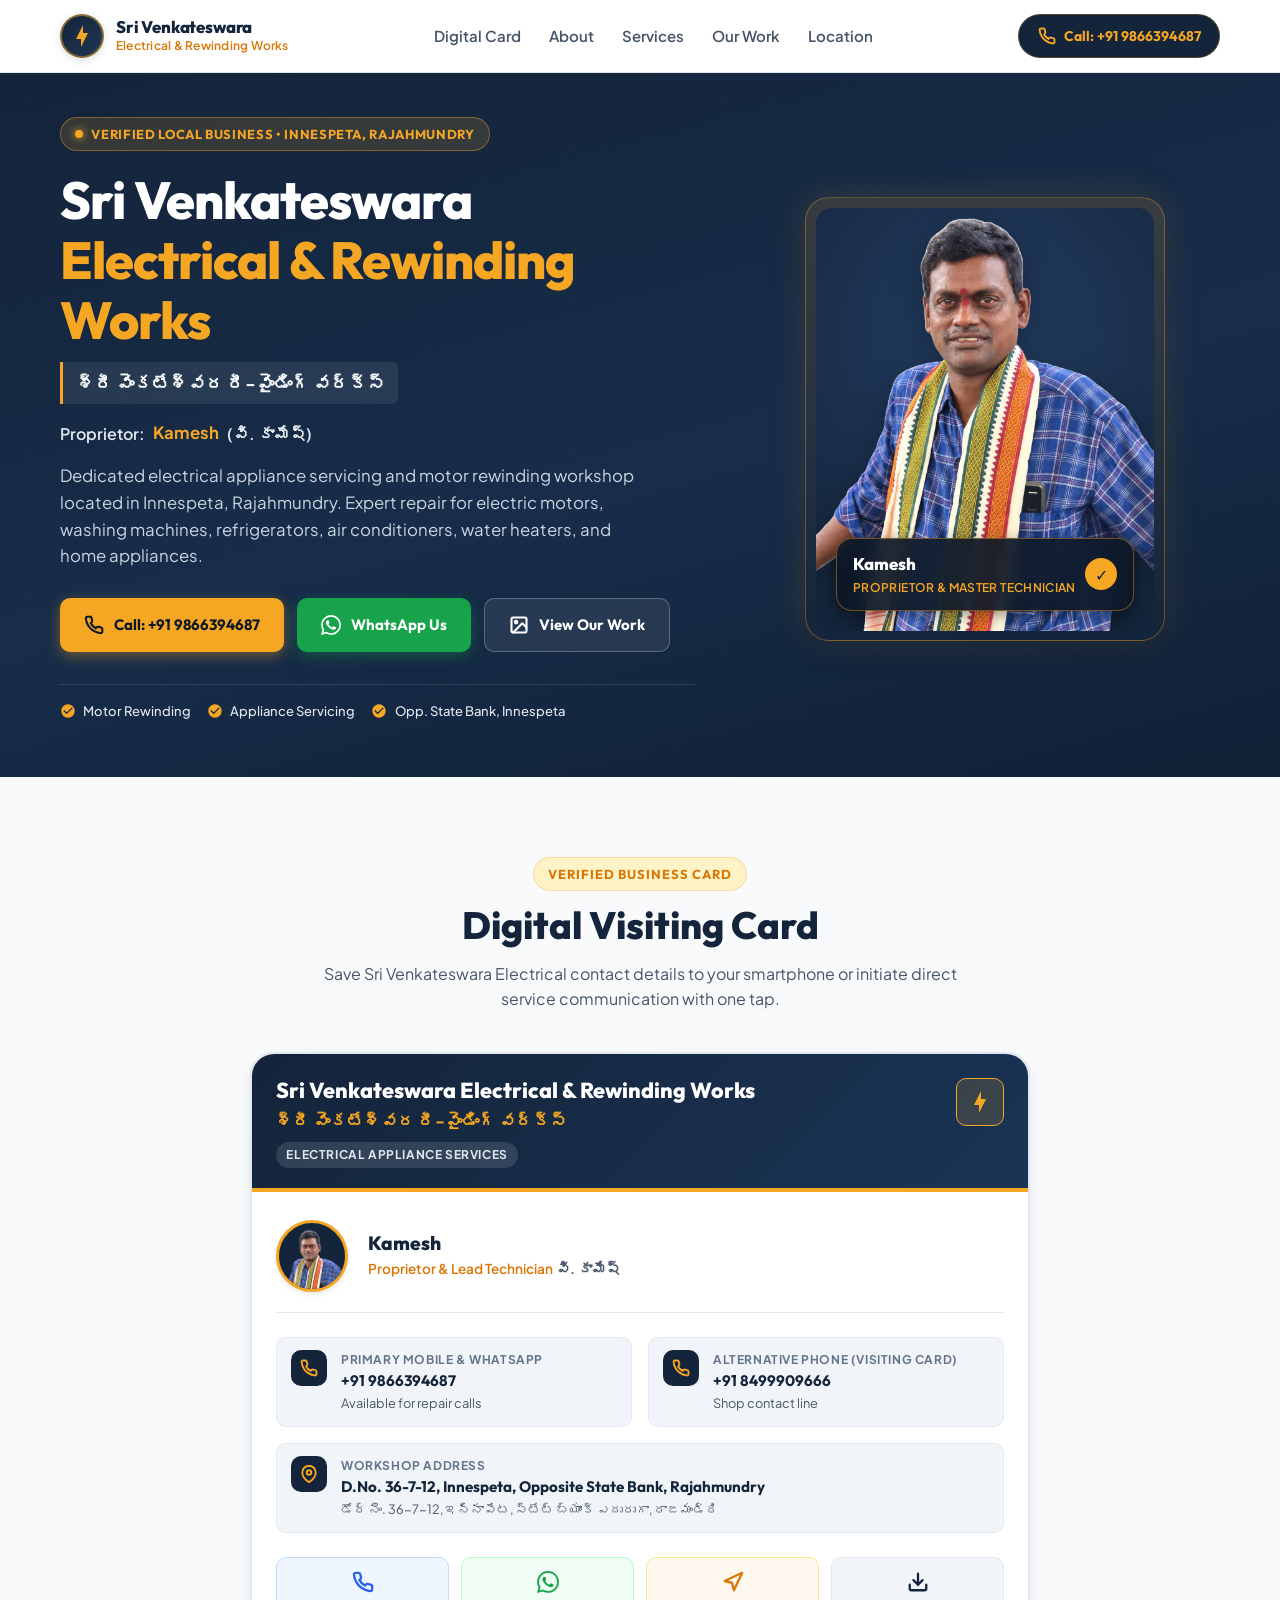
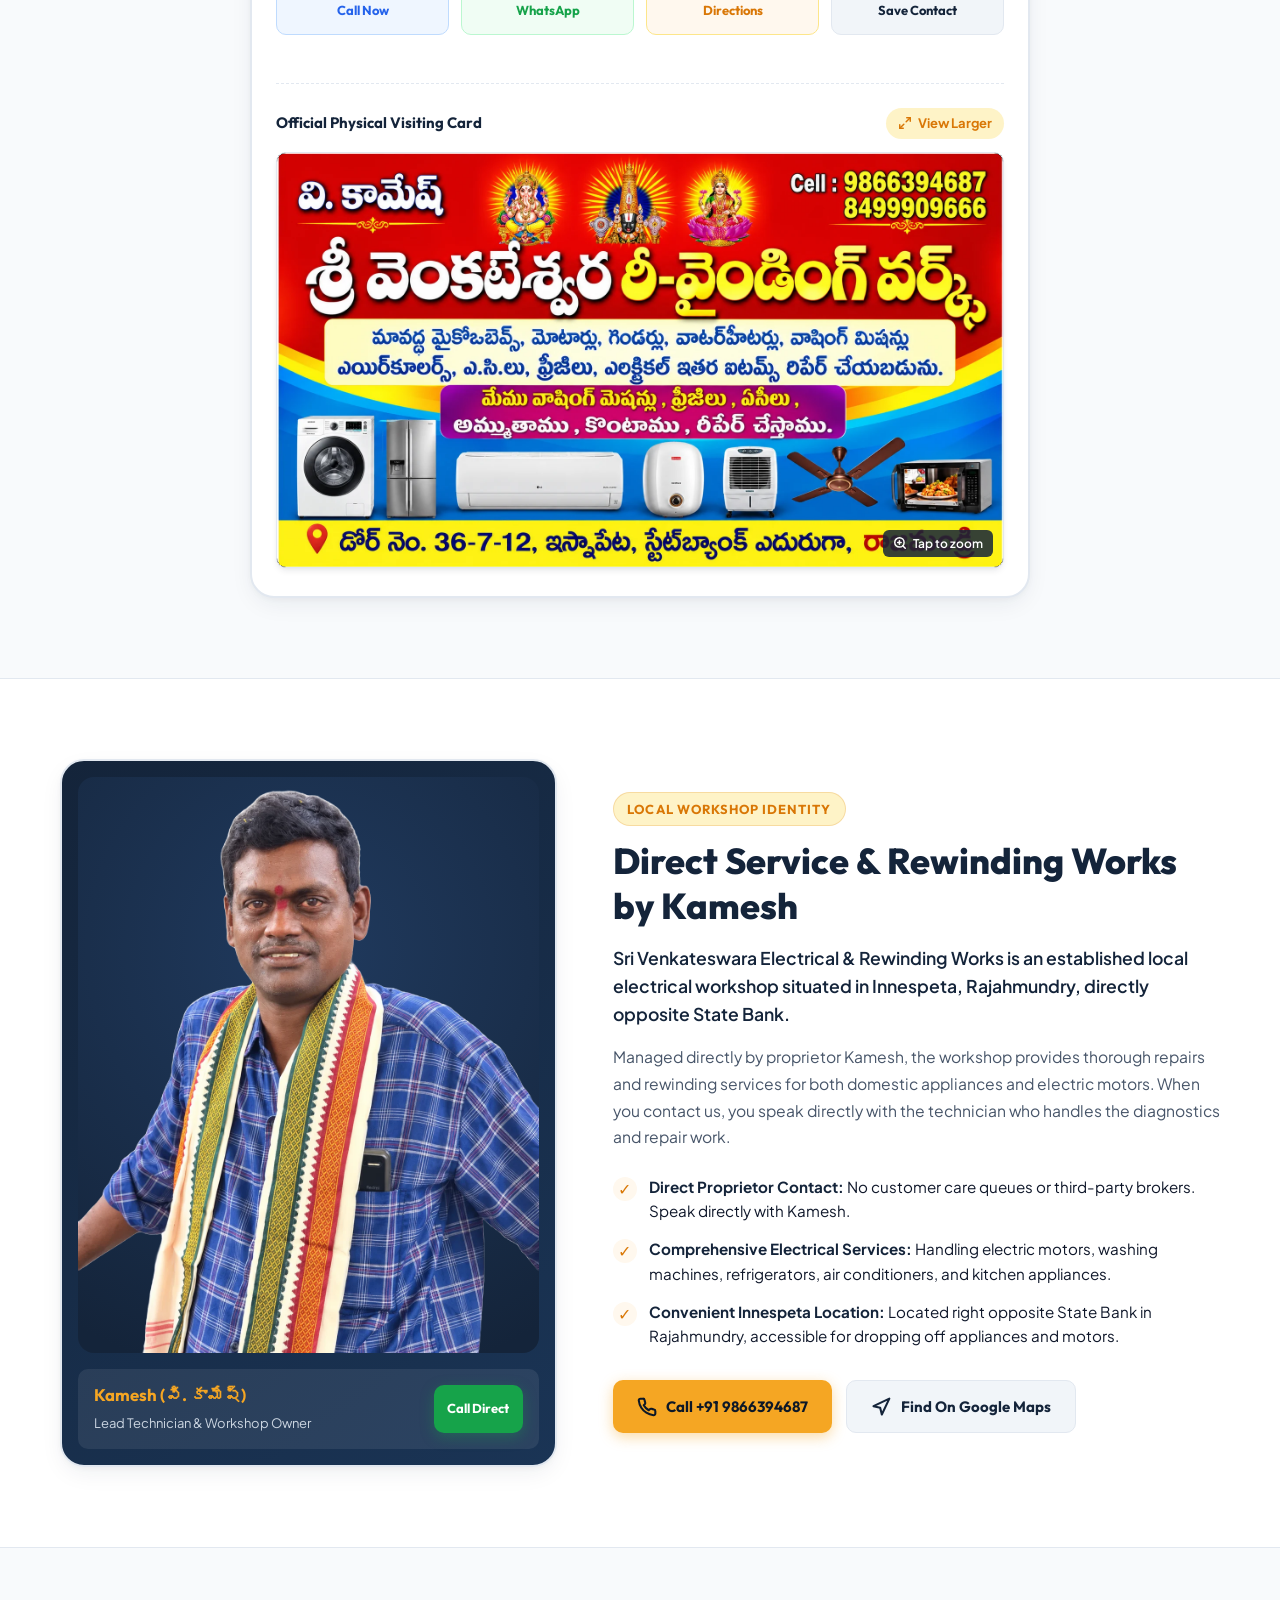
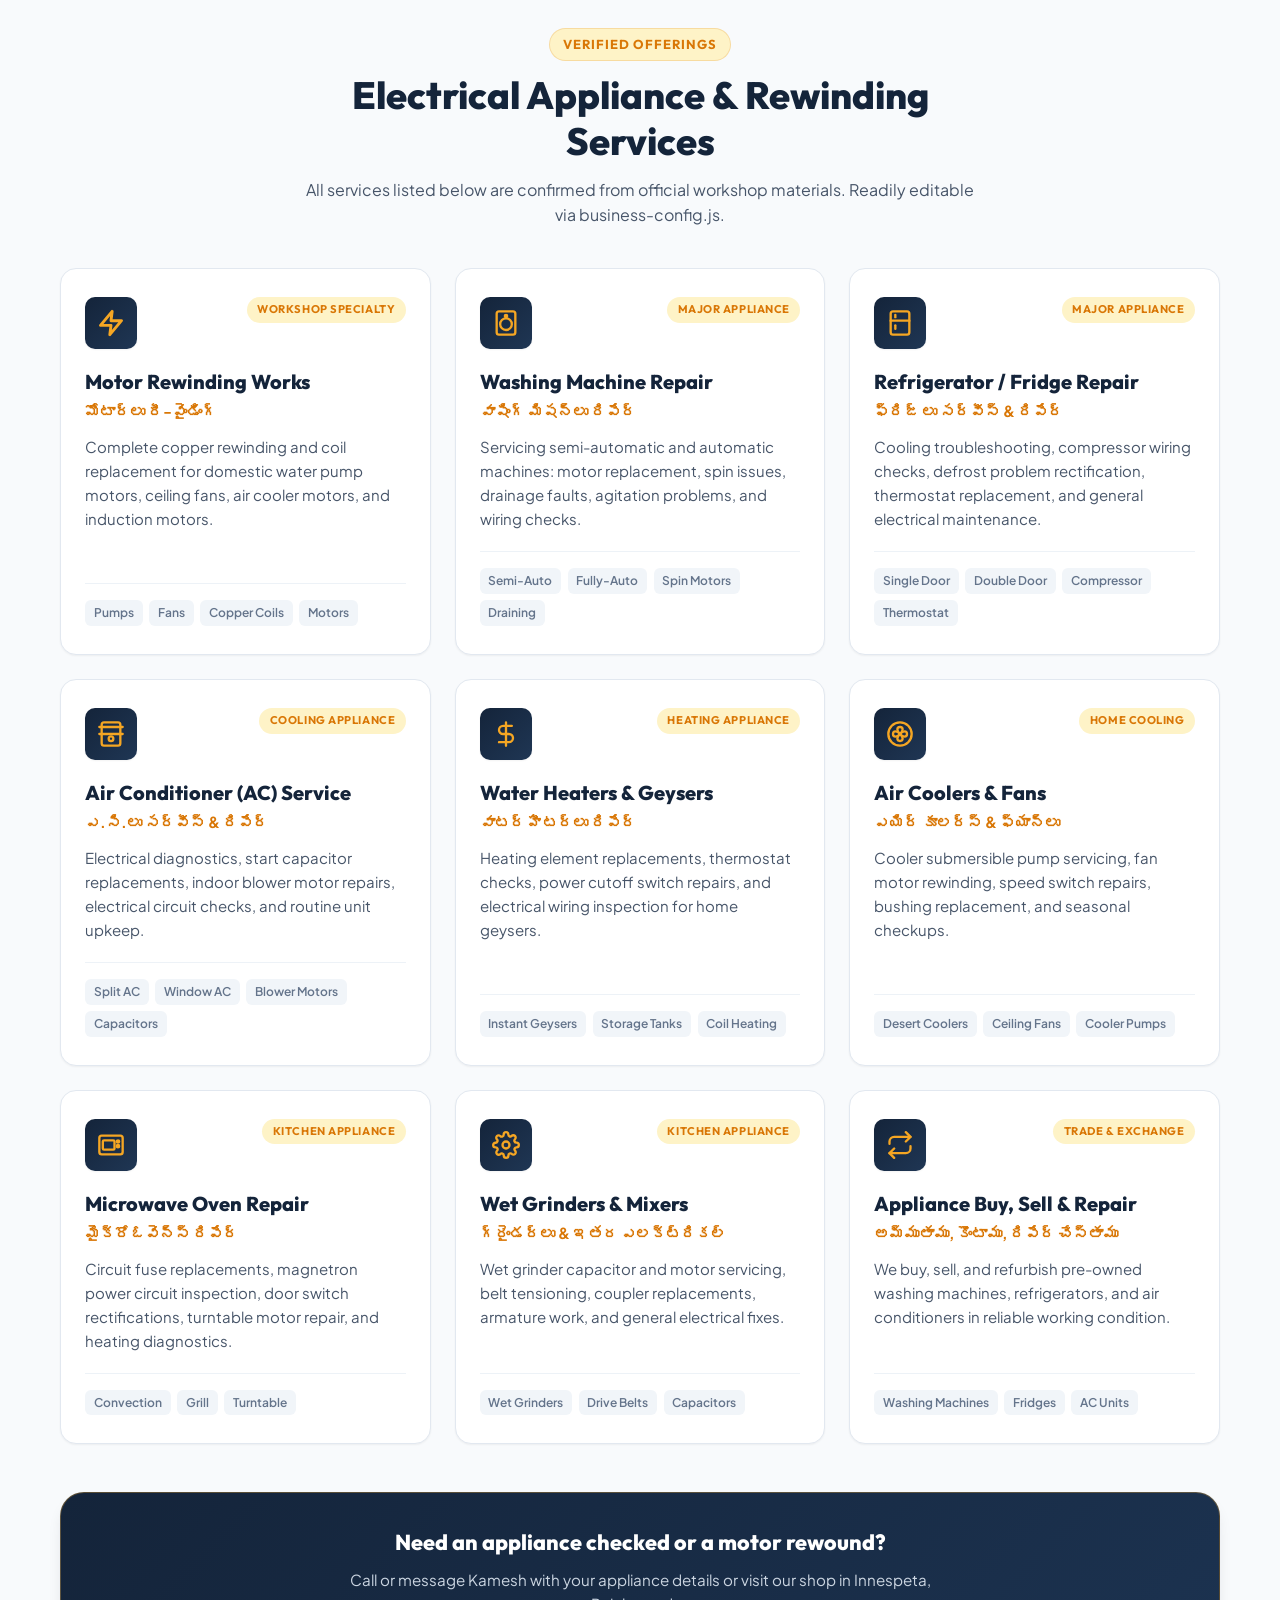
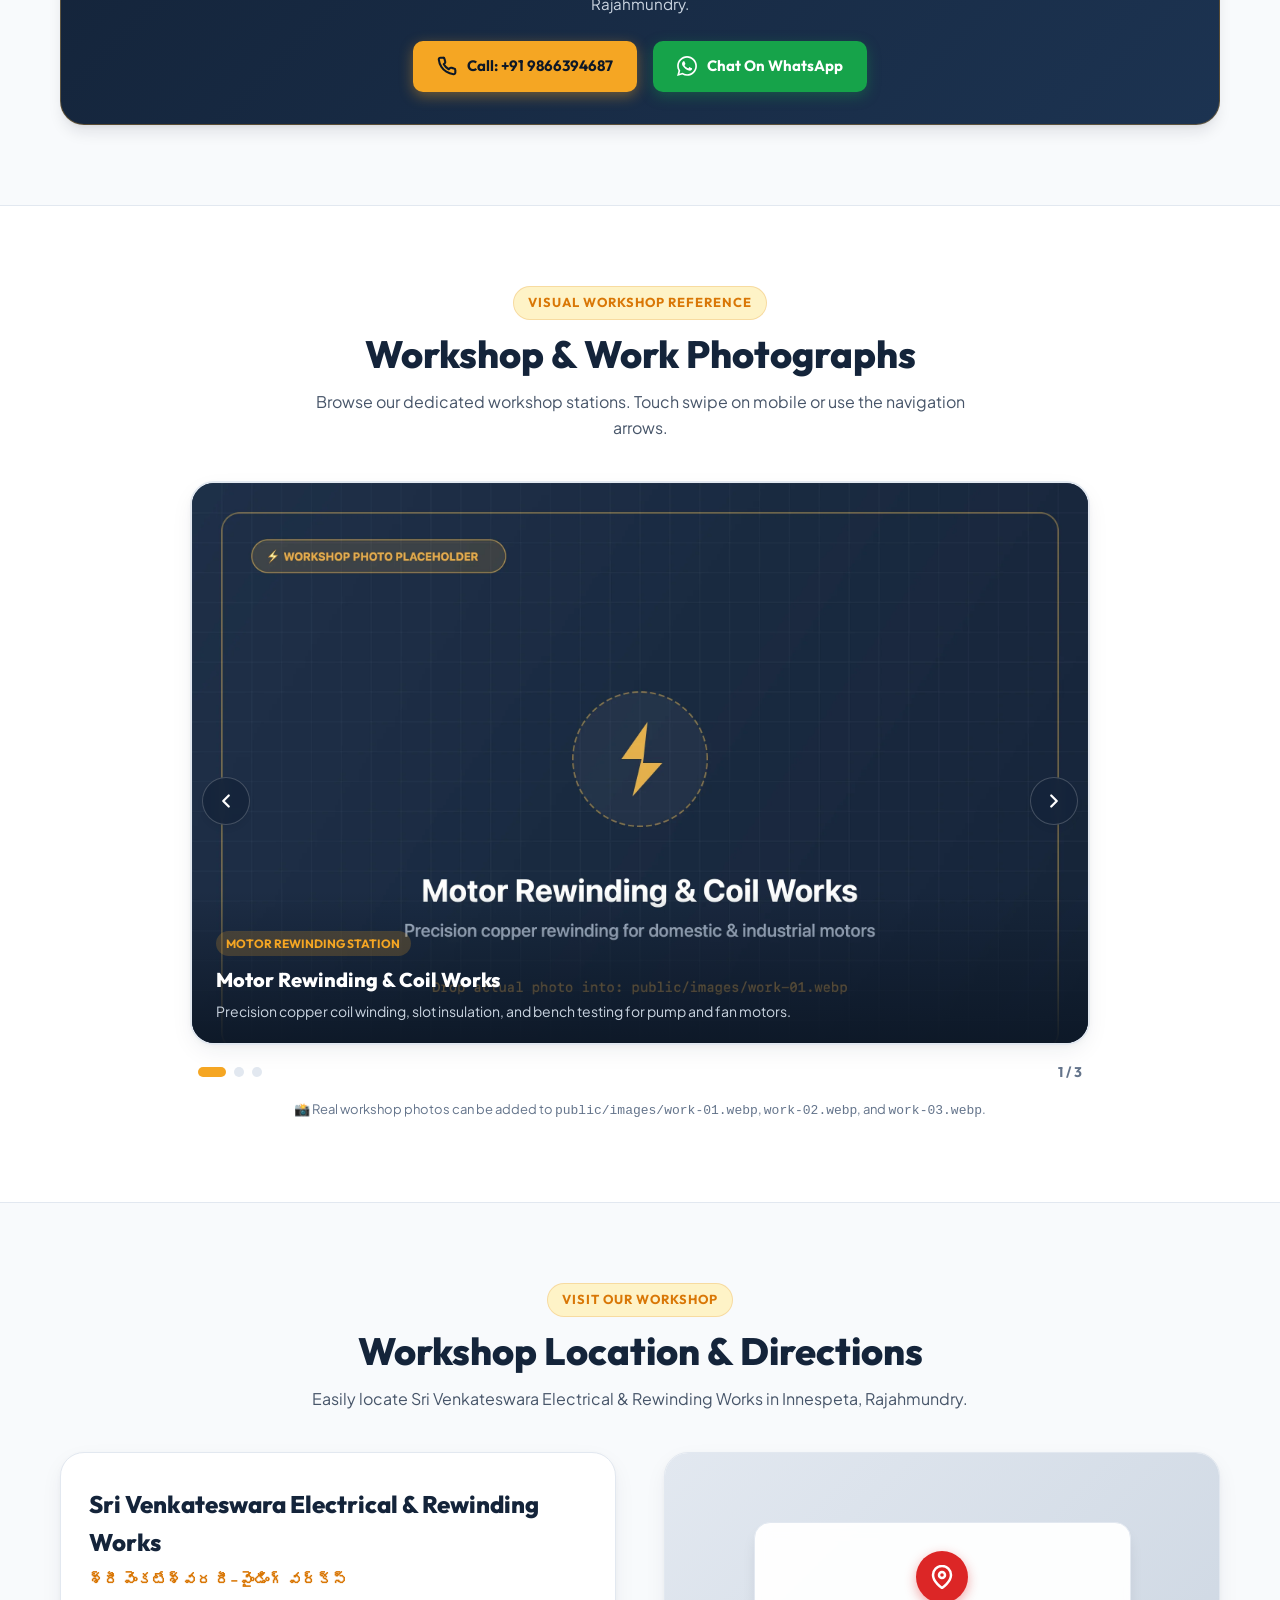
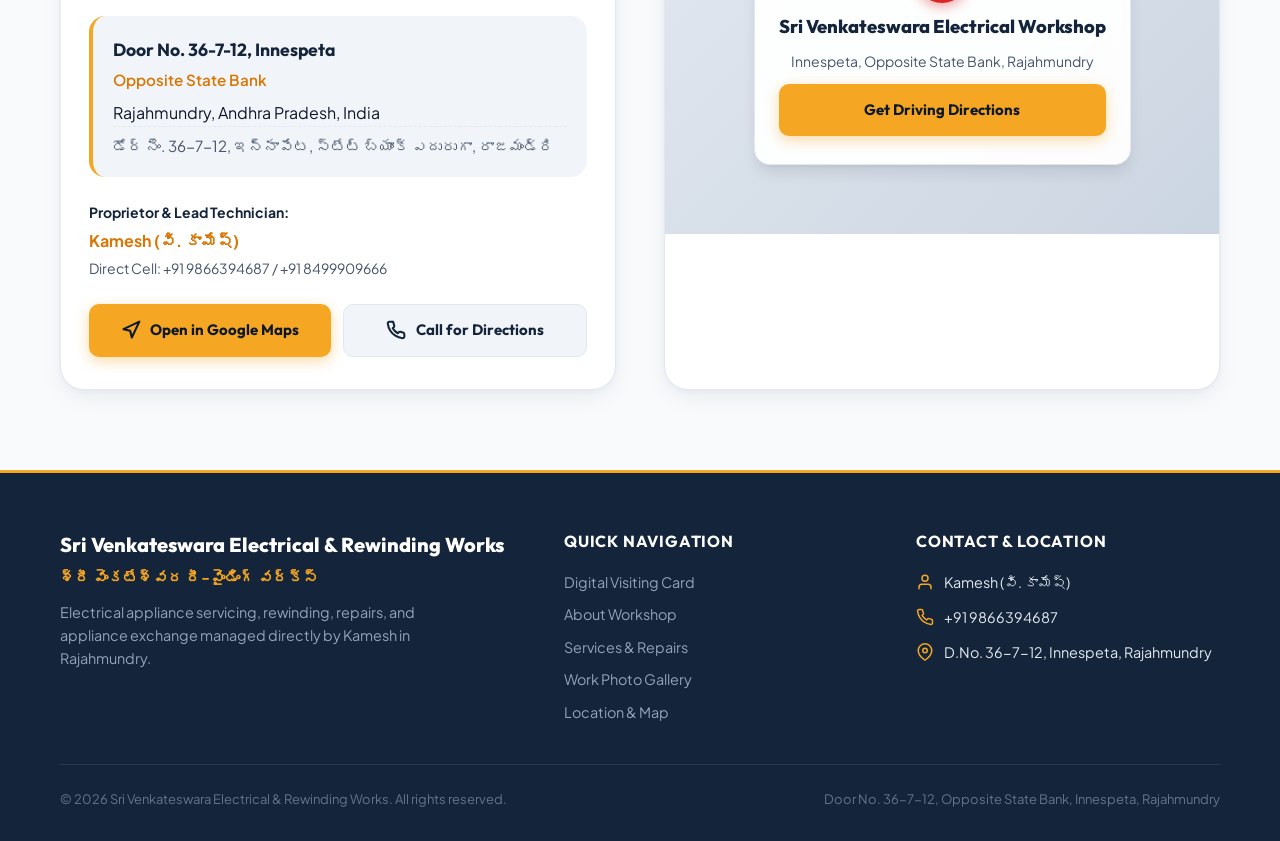
==== commit 07eb3740: "feat: owner photo favicon and scroll-linked morph animation into navbar circle" ====
--- a/index.html
+++ b/index.html
@@ -21,9 +21,10 @@
   <meta property="og:image" content="public/images/visiting-card-front.png">
   <meta property="og:locale" content="en_IN">
 
-  <!-- Favicon & Canonical -->
+  <!-- Favicon & Touch Icons with Owner Photo -->
+  <link rel="icon" type="image/png" sizes="128x128" href="favicon.png">
   <link rel="icon" type="image/svg+xml" href="favicon.svg">
-  <link rel="apple-touch-icon" href="favicon.svg">
+  <link rel="apple-touch-icon" sizes="180x180" href="apple-touch-icon.png">
   <link rel="canonical" href="https://venkatesh-0007.github.io/SVER_works/">
 
   <!-- Google Fonts Preconnect & Stylesheets -->
@@ -71,10 +72,11 @@
        ========================================================================= -->
   <header class="site-header" id="siteHeader">
     <div class="container header-container">
-      <!-- Brand Logo / Emblem -->
+      <!-- Brand Logo / Emblem with Owner Avatar Morph Dock -->
       <a href="#hero" class="brand-identity" aria-label="Sri Venkateswara Electrical & Rewinding Works Home">
-        <div class="brand-emblem" aria-hidden="true">
-          <svg viewBox="0 0 24 24" fill="currentColor">
+        <div class="brand-emblem" id="navbarEmblem" aria-hidden="true">
+          <img src="public/images/owner-avatar.webp" alt="Kamesh" class="navbar-avatar-img" id="navbarAvatarImg">
+          <svg class="navbar-icon-spark" id="navbarIconSpark" viewBox="0 0 24 24" fill="currentColor">
             <path d="M11 15H6l7-14v8h5l-7 14v-8z"/>
           </svg>
         </div>
@@ -1032,6 +1034,11 @@
     </div>
   </div>
 
+  <!-- Dynamic Scroll-Linked Morphing Avatar Element -->
+  <div class="scroll-morph-avatar" id="scrollMorphAvatar" aria-hidden="true">
+    <img src="public/images/owner-avatar.webp" alt="" width="140" height="140">
+  </div>
+
   <!-- Toast Notification Alert -->
   <div class="toast-notice" id="toastNotice" role="status" aria-live="polite">
     <svg width="18" height="18" viewBox="0 0 24 24" fill="none" stroke="#22C55E" stroke-width="3" stroke-linecap="round" stroke-linejoin="round" aria-hidden="true">
--- a/styles.css
+++ b/styles.css
@@ -260,19 +260,79 @@
   width: 44px;
   height: 44px;
   background: linear-gradient(135deg, var(--color-navy) 0%, var(--color-navy-light) 100%);
-  border-radius: var(--radius-md);
+  border-radius: var(--radius-full);
   display: flex;
   align-items: center;
   justify-content: center;
   color: var(--color-orange);
   flex-shrink: 0;
-  border: 1.5px solid rgba(245, 166, 35, 0.3);
+  border: 2px solid rgba(245, 166, 35, 0.5);
   box-shadow: 0 2px 8px rgba(20, 36, 58, 0.15);
-}
-
-.brand-emblem svg {
-  width: 26px;
-  height: 26px;
+  position: relative;
+  overflow: hidden;
+  transition: box-shadow var(--transition-normal), border-color var(--transition-normal);
+}
+
+.brand-emblem.has-docked-avatar {
+  border-color: var(--color-orange);
+  box-shadow: 0 0 16px rgba(245, 166, 35, 0.55), 0 2px 8px rgba(20, 36, 58, 0.2);
+}
+
+.navbar-avatar-img {
+  position: absolute;
+  top: 0;
+  left: 0;
+  width: 100%;
+  height: 100%;
+  object-fit: cover;
+  border-radius: 50%;
+  opacity: 0;
+  transform: scale(0.65);
+  transition: opacity 220ms ease, transform 220ms ease;
+  z-index: 2;
+}
+
+.brand-emblem.has-docked-avatar .navbar-avatar-img {
+  opacity: 1;
+  transform: scale(1);
+}
+
+.navbar-icon-spark {
+  width: 24px;
+  height: 24px;
+  transition: opacity 200ms ease, transform 200ms ease;
+  z-index: 1;
+}
+
+.brand-emblem.has-docked-avatar .navbar-icon-spark {
+  opacity: 0;
+  transform: scale(0.4);
+}
+
+/* --- Scroll-Linked Morphing Avatar --- */
+.scroll-morph-avatar {
+  position: fixed;
+  top: 0;
+  left: 0;
+  width: 140px;
+  height: 140px;
+  border-radius: 50%;
+  overflow: hidden;
+  border: 3px solid var(--color-orange);
+  background: var(--color-navy);
+  box-shadow: 0 12px 32px rgba(0, 0, 0, 0.45), 0 0 24px rgba(245, 166, 35, 0.4);
+  z-index: 1000;
+  pointer-events: none;
+  opacity: 0;
+  visibility: hidden;
+  will-change: transform, opacity;
+  transform-origin: center center;
+}
+
+.scroll-morph-avatar img {
+  width: 100%;
+  height: 100%;
+  object-fit: cover;
 }
 
 .brand-text-block {
@@ -731,6 +791,8 @@
   display: flex;
   align-items: flex-end;
   justify-content: center;
+  will-change: transform, opacity;
+  transition: transform 150ms ease-out, opacity 150ms ease-out;
 }
 
 .hero-owner-img {
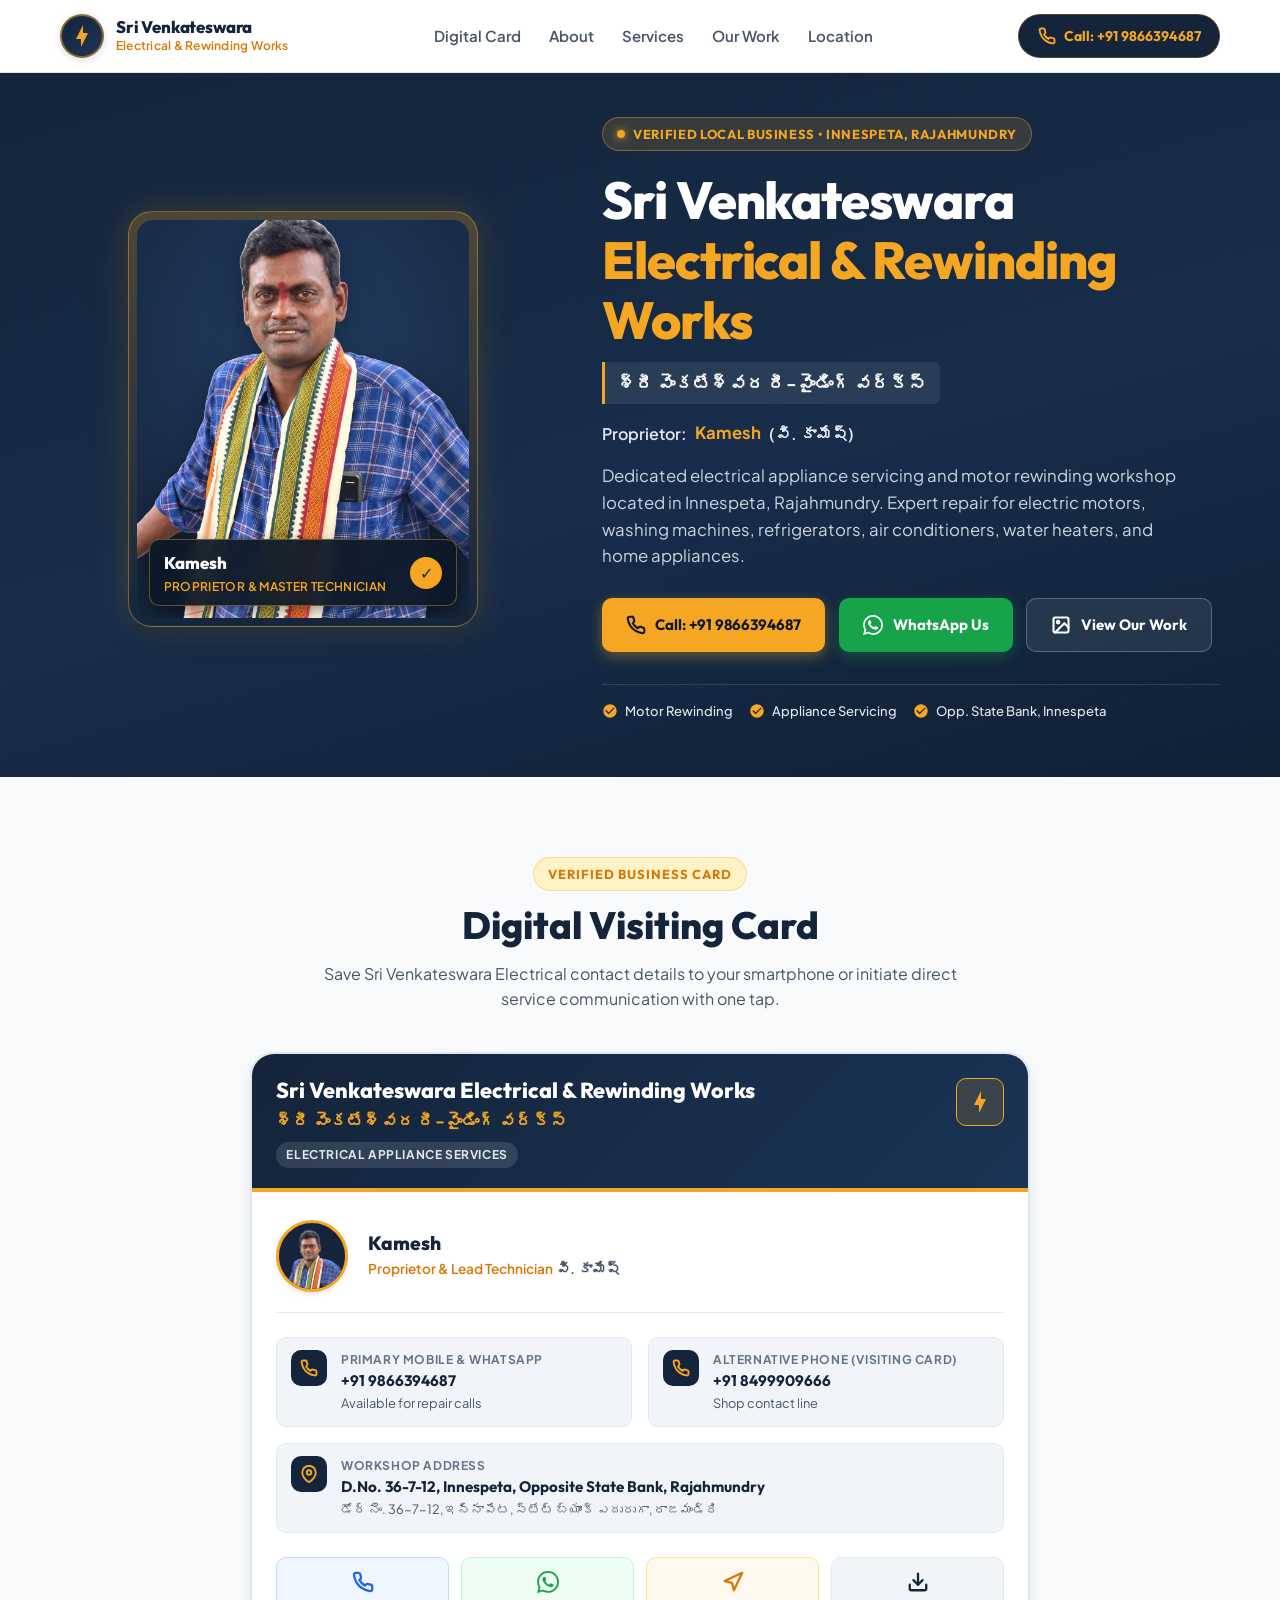
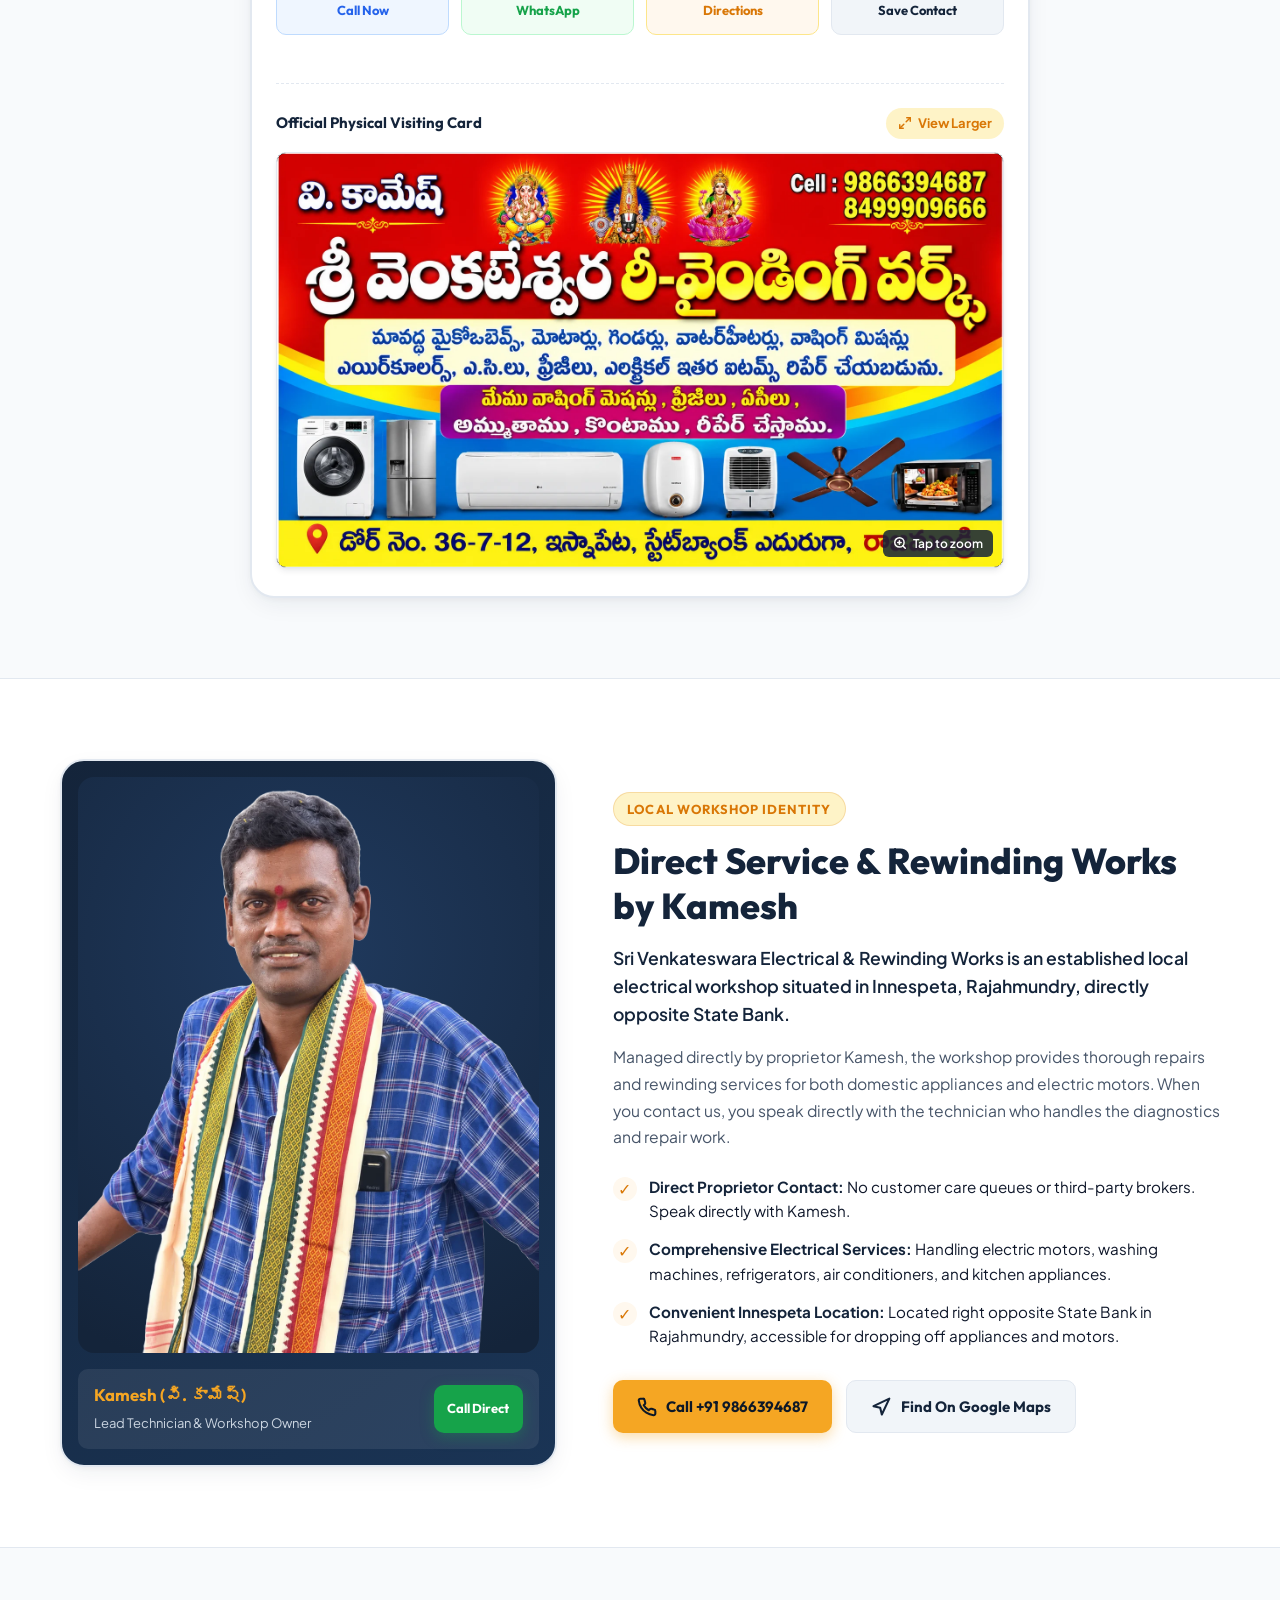
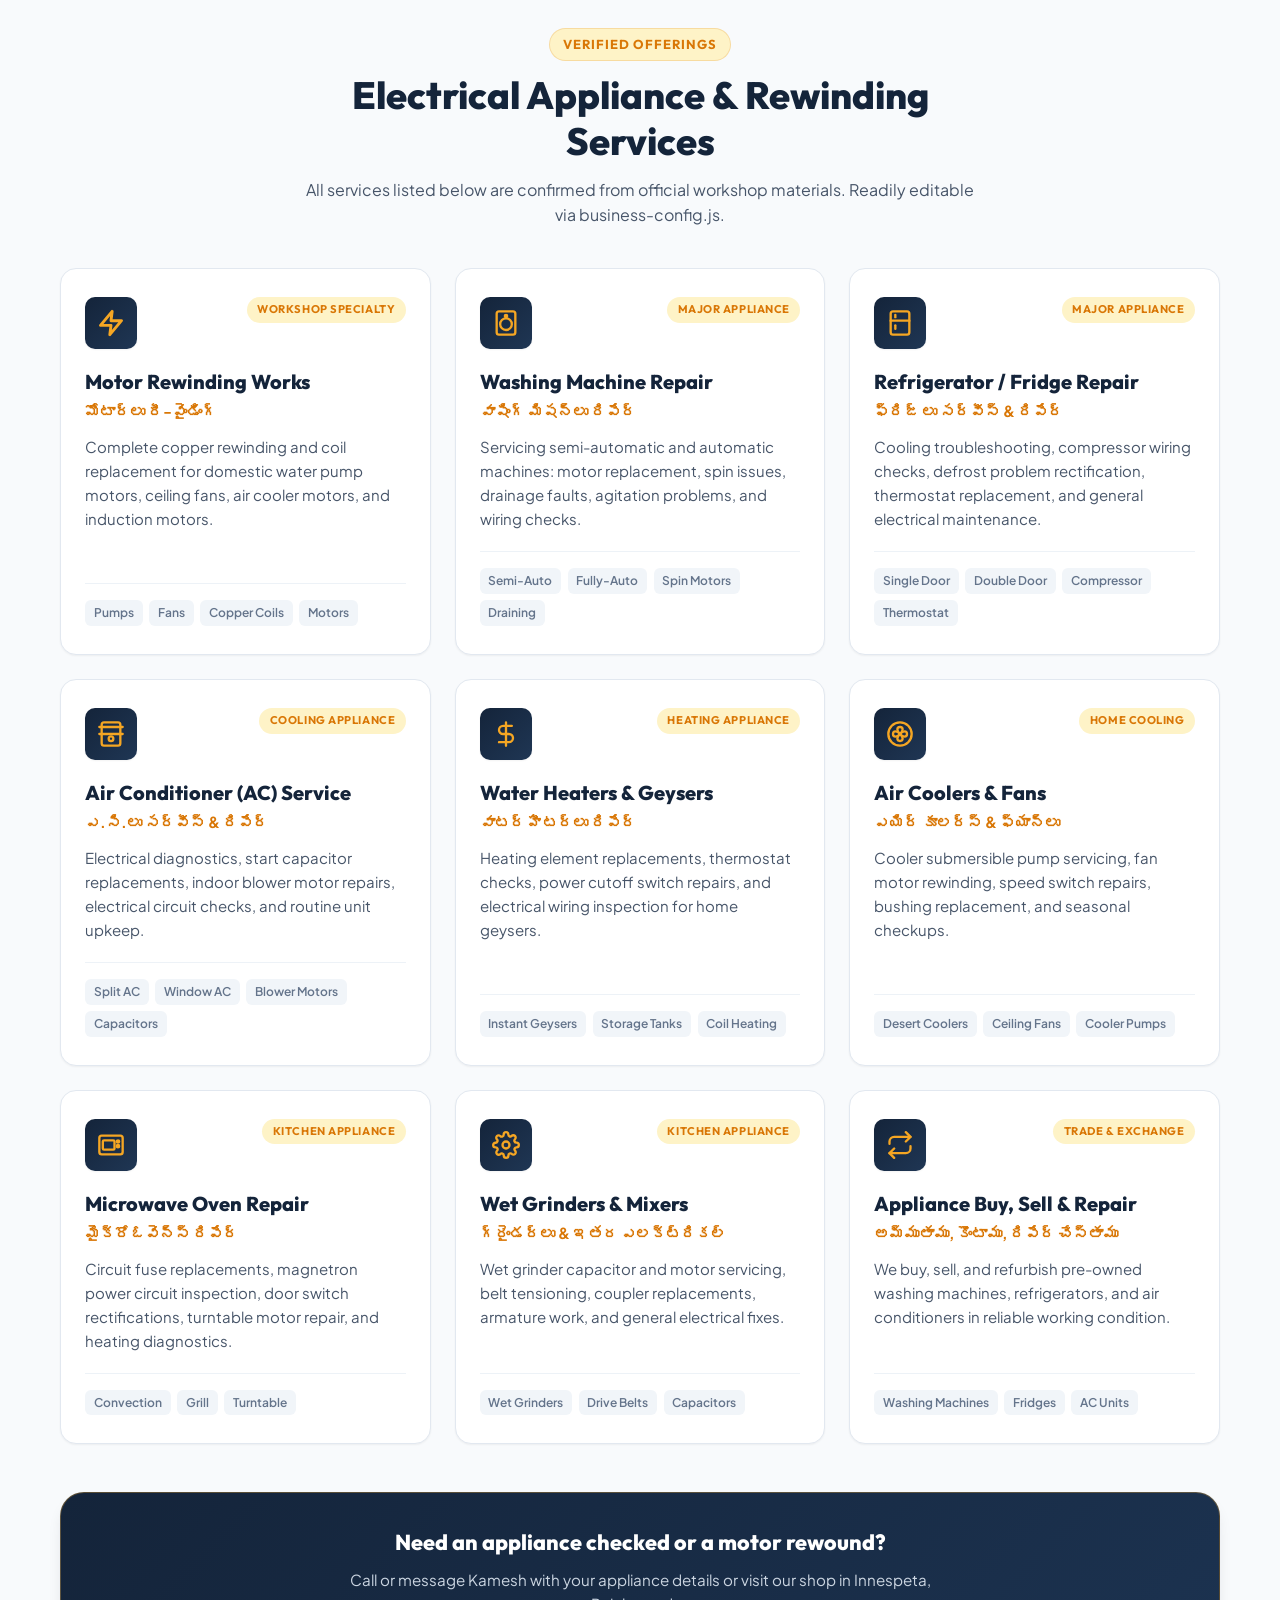
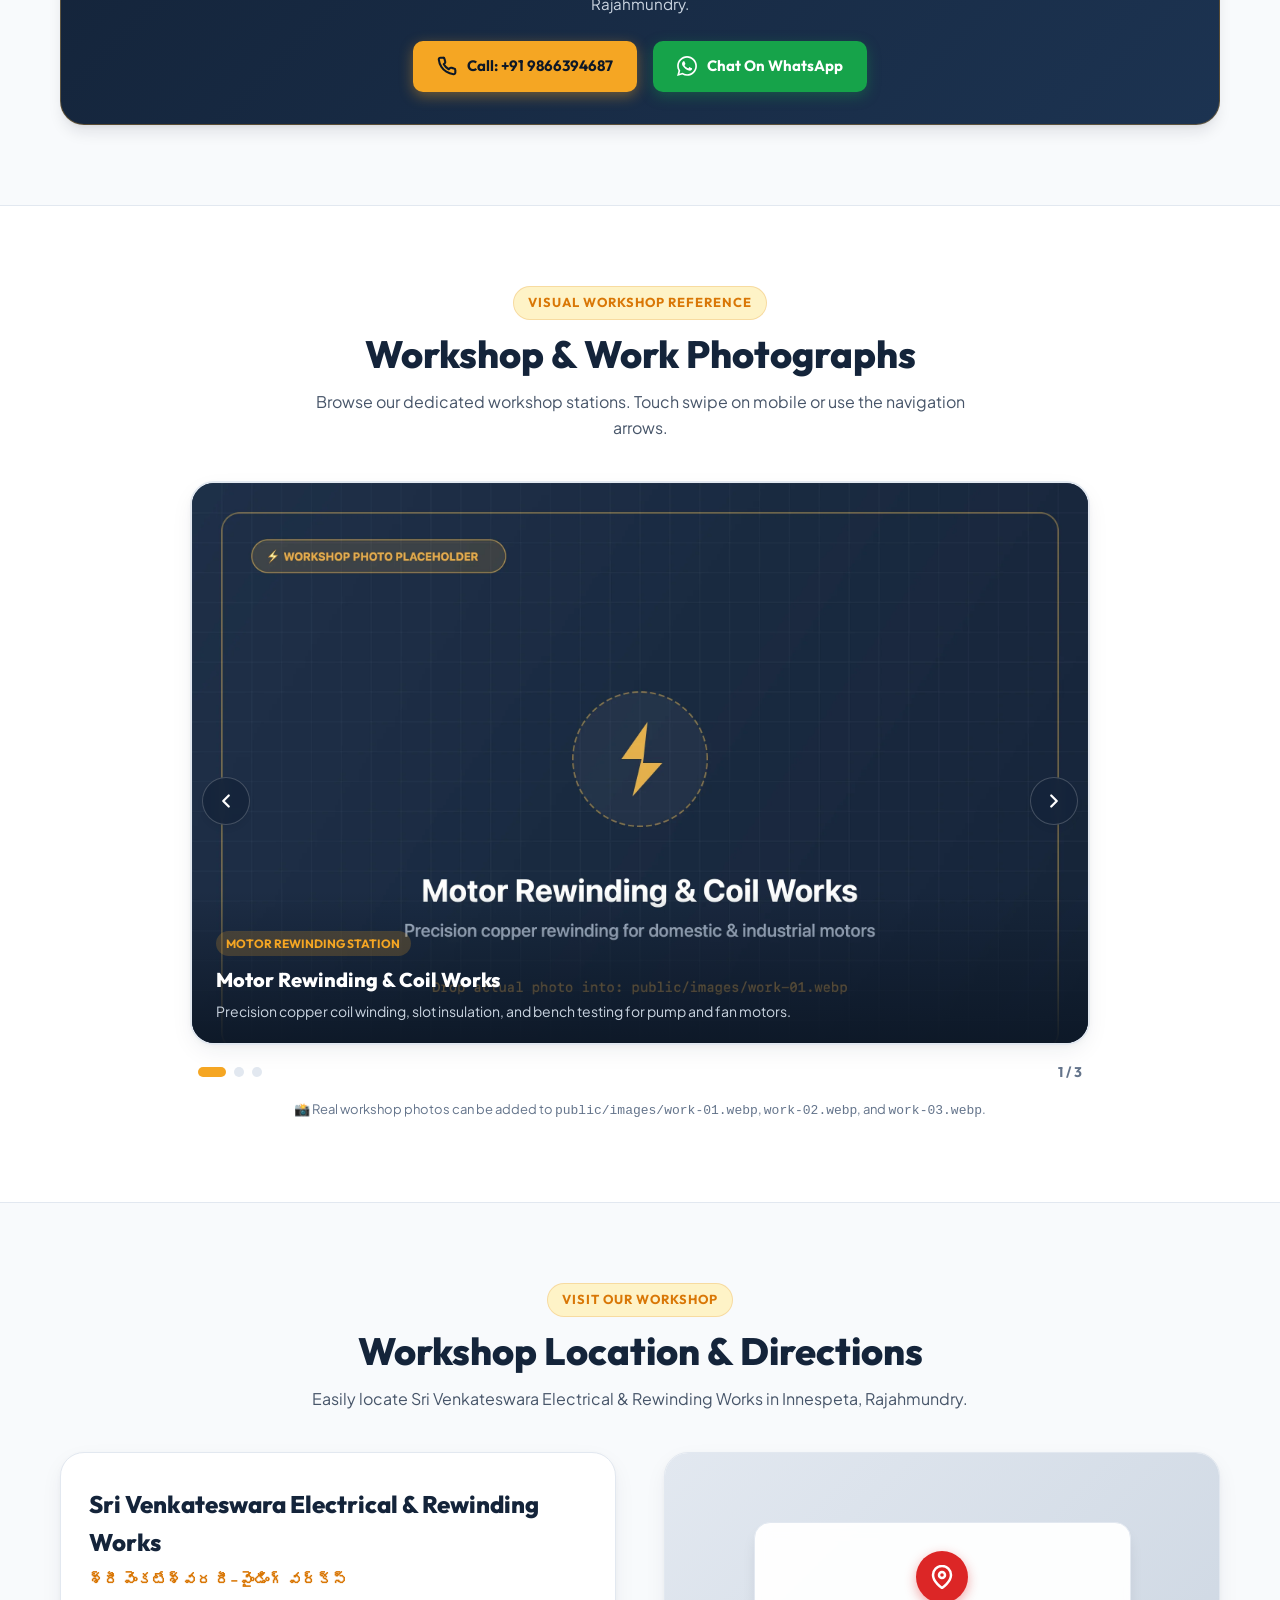
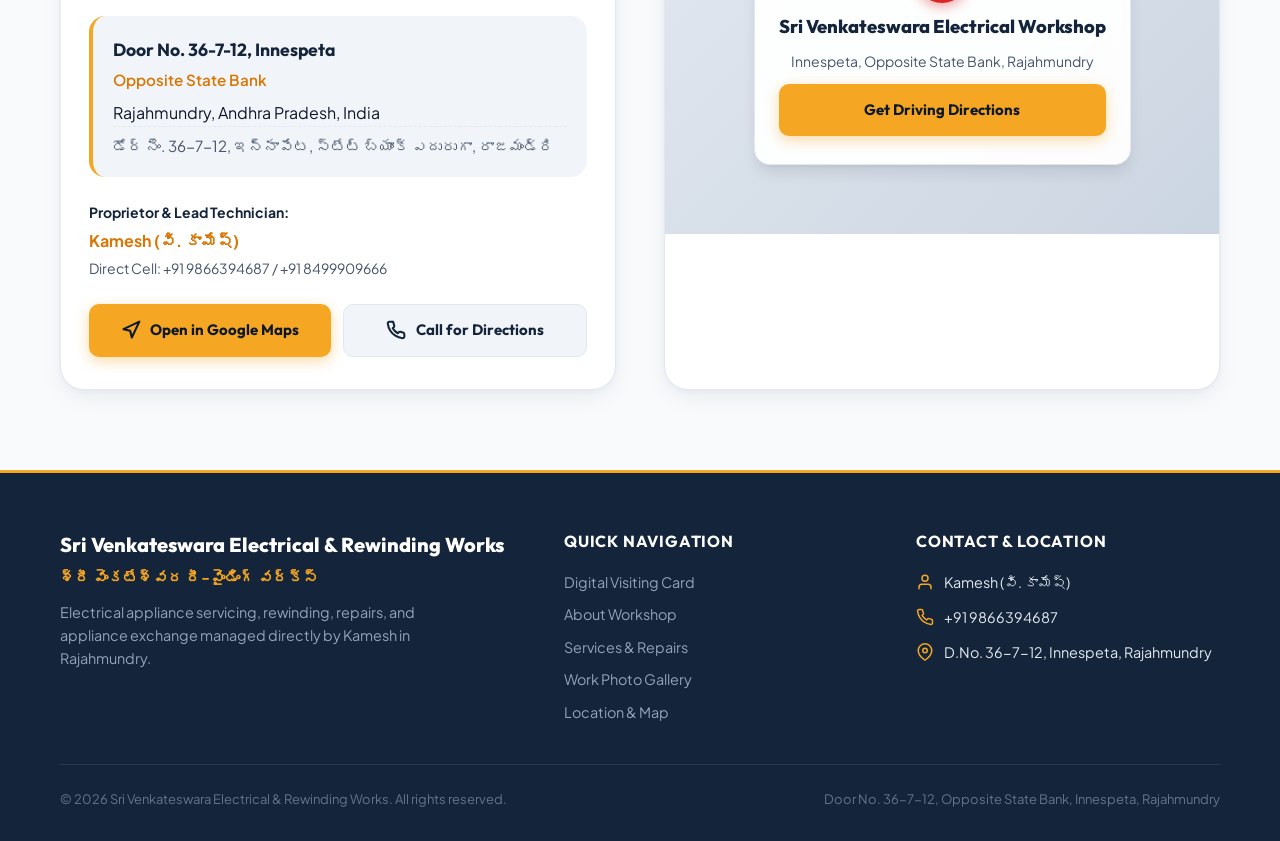
==== commit 58bda0b1: "feat: display owner photo first before introduction with smooth scroll-merge into navbar icon" ====
--- a/index.html
+++ b/index.html
@@ -161,73 +161,7 @@
     <section class="hero-section" id="hero">
       <div class="hero-pattern" aria-hidden="true"></div>
       <div class="container hero-grid">
-        <!-- Hero Text & CTA -->
-        <div class="hero-content">
-          <div class="hero-badge-pill">
-            <span class="pulse-dot" aria-hidden="true"></span>
-            <span>Verified Local Business • Innespeta, Rajahmundry</span>
-          </div>
-
-          <h1 class="hero-title">
-            Sri Venkateswara <span class="hero-title-highlight">Electrical &amp; Rewinding Works</span>
-          </h1>
-
-          <div class="hero-telugu-banner" lang="te">
-            శ్రీ వెంకటేశ్వర రీ-వైండింగ్ వర్క్స్
-          </div>
-
-          <div class="hero-owner-tag">
-            <span>Proprietor:</span>
-            <strong>Kamesh</strong>
-            <span class="hero-owner-telugu">(వి. కామేష్)</span>
-          </div>
-
-          <p class="hero-description">
-            Dedicated electrical appliance servicing and motor rewinding workshop located in Innespeta, Rajahmundry. Expert repair for electric motors, washing machines, refrigerators, air conditioners, water heaters, and home appliances.
-          </p>
-
-          <div class="hero-cta-group">
-            <a href="tel:+919866394687" class="btn btn-primary-phone" data-action="phone" aria-label="Call Kamesh at Sri Venkateswara Electrical">
-              <svg viewBox="0 0 24 24" fill="none" stroke="currentColor" stroke-width="2.5" stroke-linecap="round" stroke-linejoin="round" aria-hidden="true">
-                <path d="M22 16.92v3a2 2 0 0 1-2.18 2 19.79 19.79 0 0 1-8.63-3.07 19.5 19.5 0 0 1-6-6 19.79 19.79 0 0 1-3.07-8.67A2 2 0 0 1 4.11 2h3a2 2 0 0 1 2 1.72 12.84 12.84 0 0 0 .7 2.81 2 2 0 0 1-.45 2.11L8.09 9.91a16 16 0 0 0 6 6l1.27-1.27a2 2 0 0 1 2.11-.45 12.84 12.84 0 0 0 2.81.7A2 2 0 0 1 22 16.92z"/>
-              </svg>
-              <span>Call: +91 9866394687</span>
-            </a>
-
-            <a href="https://wa.me/919866394687" target="_blank" rel="noopener noreferrer" class="btn btn-whatsapp" data-action="whatsapp" aria-label="Send WhatsApp message to Kamesh">
-              <svg viewBox="0 0 24 24" fill="currentColor" aria-hidden="true">
-                <path d="M.057 24l1.687-6.163c-1.041-1.804-1.588-3.849-1.587-5.946.003-6.556 5.338-11.891 11.893-11.891 3.181.001 6.167 1.24 8.413 3.488 2.245 2.248 3.481 5.236 3.48 8.414-.003 6.557-5.338 11.892-11.893 11.892-1.99-.001-3.951-.5-5.688-1.448l-6.305 1.654zm6.597-3.807c1.676.995 3.276 1.591 5.392 1.592 5.448 0 9.886-4.434 9.889-9.885.002-5.462-4.415-9.89-9.881-9.892-5.452 0-9.887 4.434-9.889 9.884-.001 2.225.651 3.891 1.746 5.634l-.999 3.648 3.742-.981zm11.387-5.464c-.074-.124-.272-.198-.57-.347-.297-.149-1.758-.868-2.031-.967-.272-.099-.47-.149-.669.149-.198.297-.768.967-.941 1.165-.173.198-.347.223-.644.074-.297-.149-1.255-.462-2.39-1.475-.883-.788-1.48-1.761-1.653-2.059-.173-.297-.018-.458.13-.606.134-.133.297-.347.446-.521.151-.172.2-.296.3-.495.099-.198.05-.372-.025-.521-.075-.148-.669-1.611-.916-2.206-.242-.579-.487-.501-.669-.51l-.57-.01c-.198 0-.52.074-.792.372s-1.04 1.016-1.04 2.479 1.065 2.876 1.213 3.074c.149.198 2.095 3.2 5.076 4.487.709.306 1.263.489 1.694.626.712.226 1.36.194 1.872.118.571-.085 1.758-.719 2.006-1.413.248-.695.248-1.29.173-1.414z"/>
-              </svg>
-              <span>WhatsApp Us</span>
-            </a>
-
-            <a href="#gallery" class="btn btn-secondary-outline">
-              <svg viewBox="0 0 24 24" fill="none" stroke="currentColor" stroke-width="2.5" stroke-linecap="round" stroke-linejoin="round" aria-hidden="true">
-                <rect x="3" y="3" width="18" height="18" rx="2" ry="2"/>
-                <circle cx="8.5" cy="8.5" r="1.5"/>
-                <polyline points="21 15 16 10 5 21"/>
-              </svg>
-              <span>View Our Work</span>
-            </a>
-          </div>
-
-          <div class="hero-badges-row">
-            <div class="hero-mini-badge">
-              <svg viewBox="0 0 24 24" fill="currentColor" aria-hidden="true"><path d="M12 2C6.48 2 2 6.48 2 12s4.48 10 10 10 10-4.48 10-10S17.52 2 12 2zm-2 15l-5-5 1.41-1.41L10 14.17l7.59-7.59L19 8l-9 9z"/></svg>
-              <span>Motor Rewinding</span>
-            </div>
-            <div class="hero-mini-badge">
-              <svg viewBox="0 0 24 24" fill="currentColor" aria-hidden="true"><path d="M12 2C6.48 2 2 6.48 2 12s4.48 10 10 10 10-4.48 10-10S17.52 2 12 2zm-2 15l-5-5 1.41-1.41L10 14.17l7.59-7.59L19 8l-9 9z"/></svg>
-              <span>Appliance Servicing</span>
-            </div>
-            <div class="hero-mini-badge">
-              <svg viewBox="0 0 24 24" fill="currentColor" aria-hidden="true"><path d="M12 2C6.48 2 2 6.48 2 12s4.48 10 10 10 10-4.48 10-10S17.52 2 12 2zm-2 15l-5-5 1.41-1.41L10 14.17l7.59-7.59L19 8l-9 9z"/></svg>
-              <span>Opp. State Bank, Innespeta</span>
-            </div>
-          </div>
-        </div>
-
-        <!-- Hero Owner Photo Spotlight Frame -->
+        <!-- Hero Owner Photo Spotlight Frame (Appears FIRST before introduction) -->
         <div class="hero-image-col">
           <div class="hero-owner-frame">
             <div class="hero-owner-canvas">
@@ -243,6 +177,72 @@
                 </div>
                 <div class="verified-icon-badge" title="Verified Workshop Proprietor" aria-hidden="true">✓</div>
               </div>
+            </div>
+          </div>
+        </div>
+
+        <!-- Hero Text & CTA (Introduction) -->
+        <div class="hero-content">
+          <div class="hero-badge-pill">
+            <span class="pulse-dot" aria-hidden="true"></span>
+            <span>Verified Local Business • Innespeta, Rajahmundry</span>
+          </div>
+
+          <h1 class="hero-title">
+            Sri Venkateswara <span class="hero-title-highlight">Electrical &amp; Rewinding Works</span>
+          </h1>
+
+          <div class="hero-telugu-banner" lang="te">
+            శ్రీ వెంకటేశ్వర రీ-వైండింగ్ వర్క్స్
+          </div>
+
+          <div class="hero-owner-tag">
+            <span>Proprietor:</span>
+            <strong>Kamesh</strong>
+            <span class="hero-owner-telugu">(వి. కామేష్)</span>
+          </div>
+
+          <p class="hero-description">
+            Dedicated electrical appliance servicing and motor rewinding workshop located in Innespeta, Rajahmundry. Expert repair for electric motors, washing machines, refrigerators, air conditioners, water heaters, and home appliances.
+          </p>
+
+          <div class="hero-cta-group">
+            <a href="tel:+919866394687" class="btn btn-primary-phone" data-action="phone" aria-label="Call Kamesh at Sri Venkateswara Electrical">
+              <svg viewBox="0 0 24 24" fill="none" stroke="currentColor" stroke-width="2.5" stroke-linecap="round" stroke-linejoin="round" aria-hidden="true">
+                <path d="M22 16.92v3a2 2 0 0 1-2.18 2 19.79 19.79 0 0 1-8.63-3.07 19.5 19.5 0 0 1-6-6 19.79 19.79 0 0 1-3.07-8.67A2 2 0 0 1 4.11 2h3a2 2 0 0 1 2 1.72 12.84 12.84 0 0 0 .7 2.81 2 2 0 0 1-.45 2.11L8.09 9.91a16 16 0 0 0 6 6l1.27-1.27a2 2 0 0 1 2.11-.45 12.84 12.84 0 0 0 2.81.7A2 2 0 0 1 22 16.92z"/>
+              </svg>
+              <span>Call: +91 9866394687</span>
+            </a>
+
+            <a href="https://wa.me/919866394687" target="_blank" rel="noopener noreferrer" class="btn btn-whatsapp" data-action="whatsapp" aria-label="Send WhatsApp message to Kamesh">
+              <svg viewBox="0 0 24 24" fill="currentColor" aria-hidden="true">
+                <path d="M.057 24l1.687-6.163c-1.041-1.804-1.588-3.849-1.587-5.946.003-6.556 5.338-11.891 11.893-11.891 3.181.001 6.167 1.24 8.413 3.488 2.245 2.248 3.481 5.236 3.48 8.414-.003 6.557-5.338 11.892-11.893 11.892-1.99-.001-3.951-.5-5.688-1.448l-6.305 1.654zm6.597-3.807c1.676.995 3.276 1.591 5.392 1.592 5.448 0 9.886-4.434 9.889-9.885.002-5.462-4.415-9.89-9.881-9.892-5.452 0-9.887 4.434-9.889 9.884-.001 2.225.651 3.891 1.746 5.634l-.999 3.648 3.742-.981zm11.387-5.464c-.074-.124-.272-.198-.57-.347-.297-.149-1.758-.868-2.031-.967-.272-.099-.47-.149-.669.149-.198.297-.768.967-.941 1.165-.173.198-.347.223-.644.074-.297-.149-1.255-.462-2.39-1.475-.883-.788-1.48-1.761-1.653-2.059-.173-.297-.018-.458.13-.606.134-.133.297-.347.446-.521.151-.172.2-.296.3-.495.099-.198.05-.372-.025-.521-.075-.148-.669-1.611-.916-2.206-.242-.579-.487-.501-.669-.51l-.57-.01c-.198 0-.52.074-.792.372s-1.04 1.016-1.04 2.479 1.065 2.876 1.213 3.074c.149.198 2.095 3.2 5.076 4.487.709.306 1.263.489 1.694.626.712.226 1.36.194 1.872.118.571-.085 1.758-.719 2.006-1.413.248-.695.248-1.29.173-1.414z"/>
+              </svg>
+              <span>WhatsApp Us</span>
+            </a>
+
+            <a href="#gallery" class="btn btn-secondary-outline">
+              <svg viewBox="0 0 24 24" fill="none" stroke="currentColor" stroke-width="2.5" stroke-linecap="round" stroke-linejoin="round" aria-hidden="true">
+                <rect x="3" y="3" width="18" height="18" rx="2" ry="2"/>
+                <circle cx="8.5" cy="8.5" r="1.5"/>
+                <polyline points="21 15 16 10 5 21"/>
+              </svg>
+              <span>View Our Work</span>
+            </a>
+          </div>
+
+          <div class="hero-badges-row">
+            <div class="hero-mini-badge">
+              <svg viewBox="0 0 24 24" fill="currentColor" aria-hidden="true"><path d="M12 2C6.48 2 2 6.48 2 12s4.48 10 10 10 10-4.48 10-10S17.52 2 12 2zm-2 15l-5-5 1.41-1.41L10 14.17l7.59-7.59L19 8l-9 9z"/></svg>
+              <span>Motor Rewinding</span>
+            </div>
+            <div class="hero-mini-badge">
+              <svg viewBox="0 0 24 24" fill="currentColor" aria-hidden="true"><path d="M12 2C6.48 2 2 6.48 2 12s4.48 10 10 10 10-4.48 10-10S17.52 2 12 2zm-2 15l-5-5 1.41-1.41L10 14.17l7.59-7.59L19 8l-9 9z"/></svg>
+              <span>Appliance Servicing</span>
+            </div>
+            <div class="hero-mini-badge">
+              <svg viewBox="0 0 24 24" fill="currentColor" aria-hidden="true"><path d="M12 2C6.48 2 2 6.48 2 12s4.48 10 10 10 10-4.48 10-10S17.52 2 12 2zm-2 15l-5-5 1.41-1.41L10 14.17l7.59-7.59L19 8l-9 9z"/></svg>
+              <span>Opp. State Bank, Innespeta</span>
             </div>
           </div>
         </div>
--- a/styles.css
+++ b/styles.css
@@ -558,7 +558,7 @@
 .hero-grid {
   display: grid;
   grid-template-columns: 1fr;
-  gap: 2.5rem;
+  gap: 2rem;
   align-items: center;
   position: relative;
   z-index: 2;
@@ -566,7 +566,7 @@
 
 @media (min-width: 960px) {
   .hero-grid {
-    grid-template-columns: 1.15fr 0.85fr;
+    grid-template-columns: 0.88fr 1.12fr;
     gap: 3.5rem;
   }
 }
@@ -773,17 +773,24 @@
 .hero-owner-frame {
   position: relative;
   width: 100%;
-  max-width: 360px;
+  max-width: 290px;
+  margin: 0 auto;
   border-radius: var(--radius-xl);
-  background: linear-gradient(180deg, rgba(245, 166, 35, 0.15) 0%, rgba(20, 36, 58, 0.6) 100%);
-  padding: 10px;
-  box-shadow: var(--shadow-xl), 0 0 35px rgba(245, 166, 35, 0.15);
-  border: 1.5px solid rgba(245, 166, 35, 0.35);
+  background: linear-gradient(180deg, rgba(245, 166, 35, 0.25) 0%, rgba(20, 36, 58, 0.75) 100%);
+  padding: 8px;
+  box-shadow: var(--shadow-xl), 0 0 35px rgba(245, 166, 35, 0.2);
+  border: 1.5px solid rgba(245, 166, 35, 0.45);
+}
+
+@media (min-width: 960px) {
+  .hero-owner-frame {
+    max-width: 350px;
+  }
 }
 
 .hero-owner-canvas {
   width: 100%;
-  aspect-ratio: 4 / 5;
+  aspect-ratio: 4 / 4.8;
   background: radial-gradient(circle at 50% 30%, #223D61 0%, #14243A 90%);
   border-radius: calc(var(--radius-xl) - 8px);
   overflow: hidden;
@@ -810,15 +817,15 @@
 
 .hero-owner-badge {
   position: absolute;
-  bottom: 20px;
-  left: 20px;
-  right: 20px;
-  background: rgba(13, 24, 39, 0.9);
+  bottom: 12px;
+  left: 12px;
+  right: 12px;
+  background: rgba(13, 24, 39, 0.92);
   backdrop-filter: blur(8px);
   -webkit-backdrop-filter: blur(8px);
   border: 1px solid rgba(245, 166, 35, 0.4);
-  border-radius: var(--radius-lg);
-  padding: 0.75rem 1rem;
+  border-radius: var(--radius-md);
+  padding: 0.6rem 0.85rem;
   box-shadow: 0 4px 15px rgba(0, 0, 0, 0.4);
   display: flex;
   align-items: center;
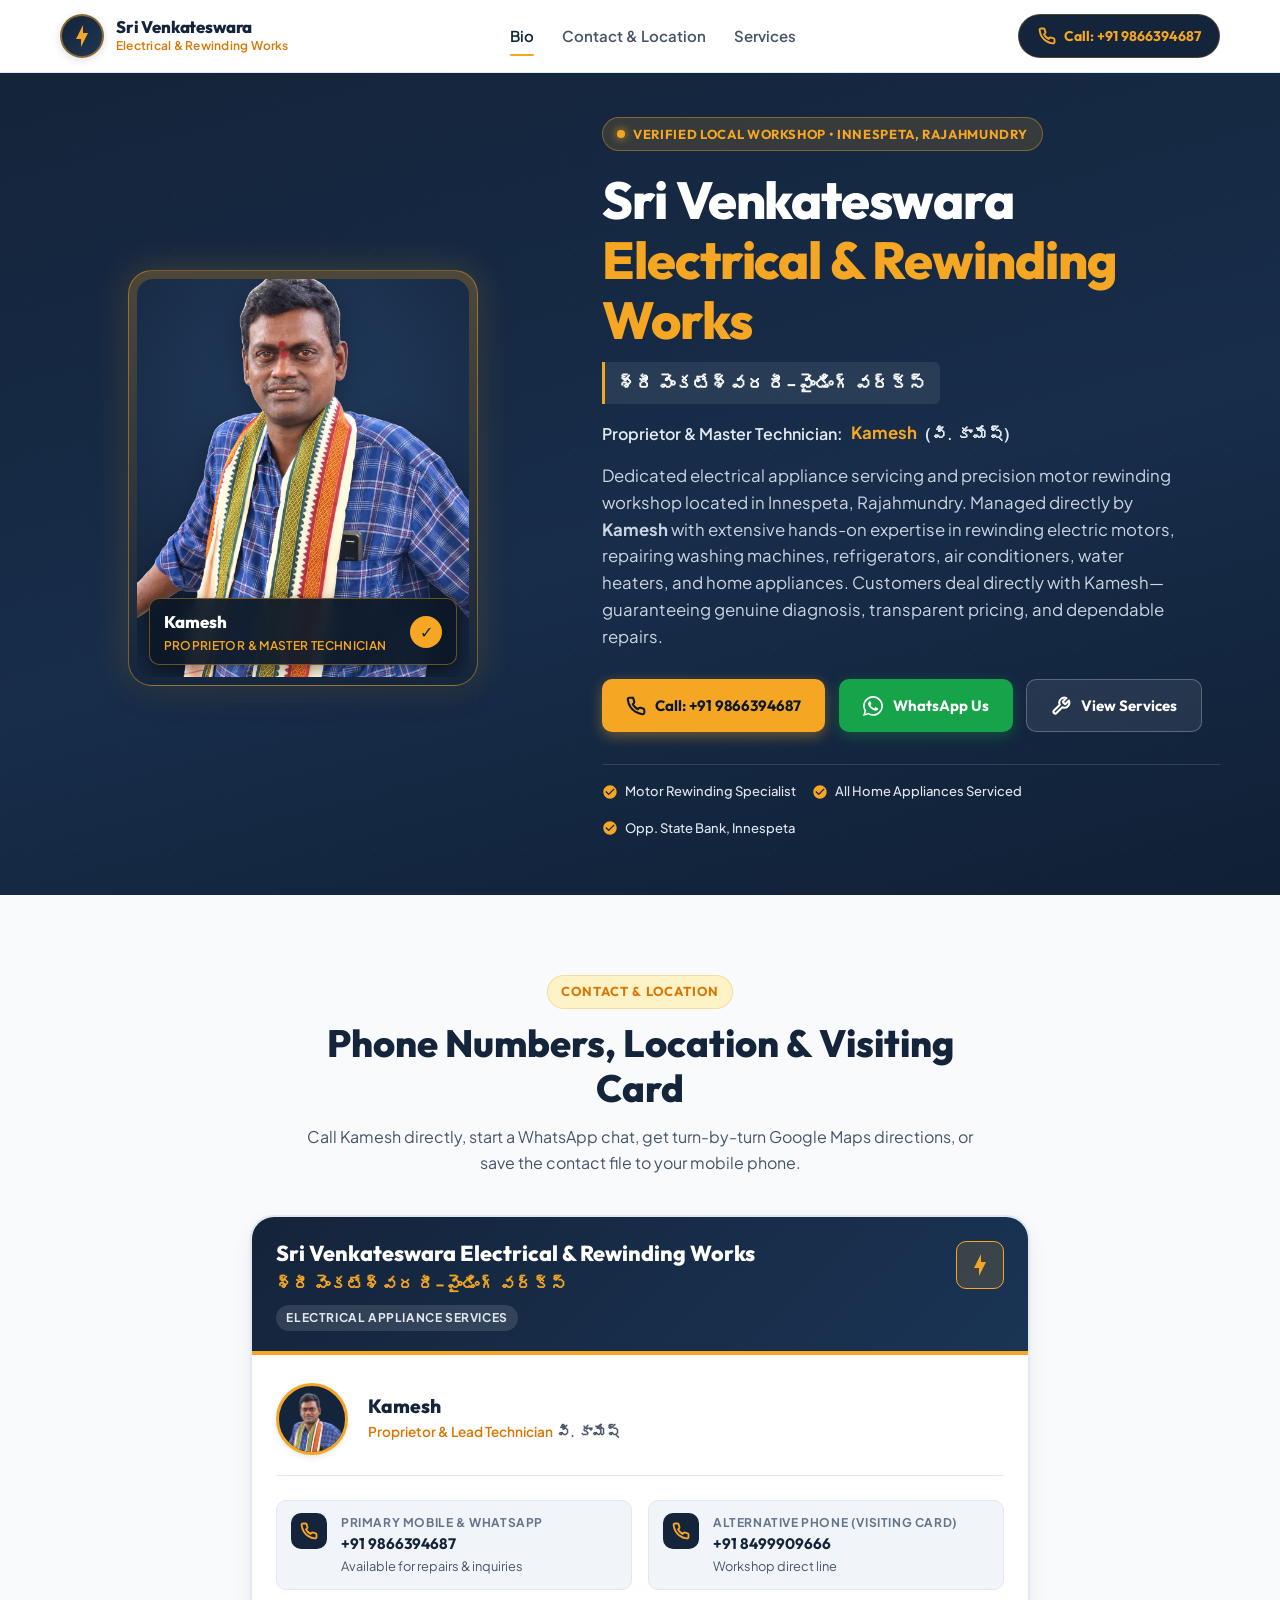
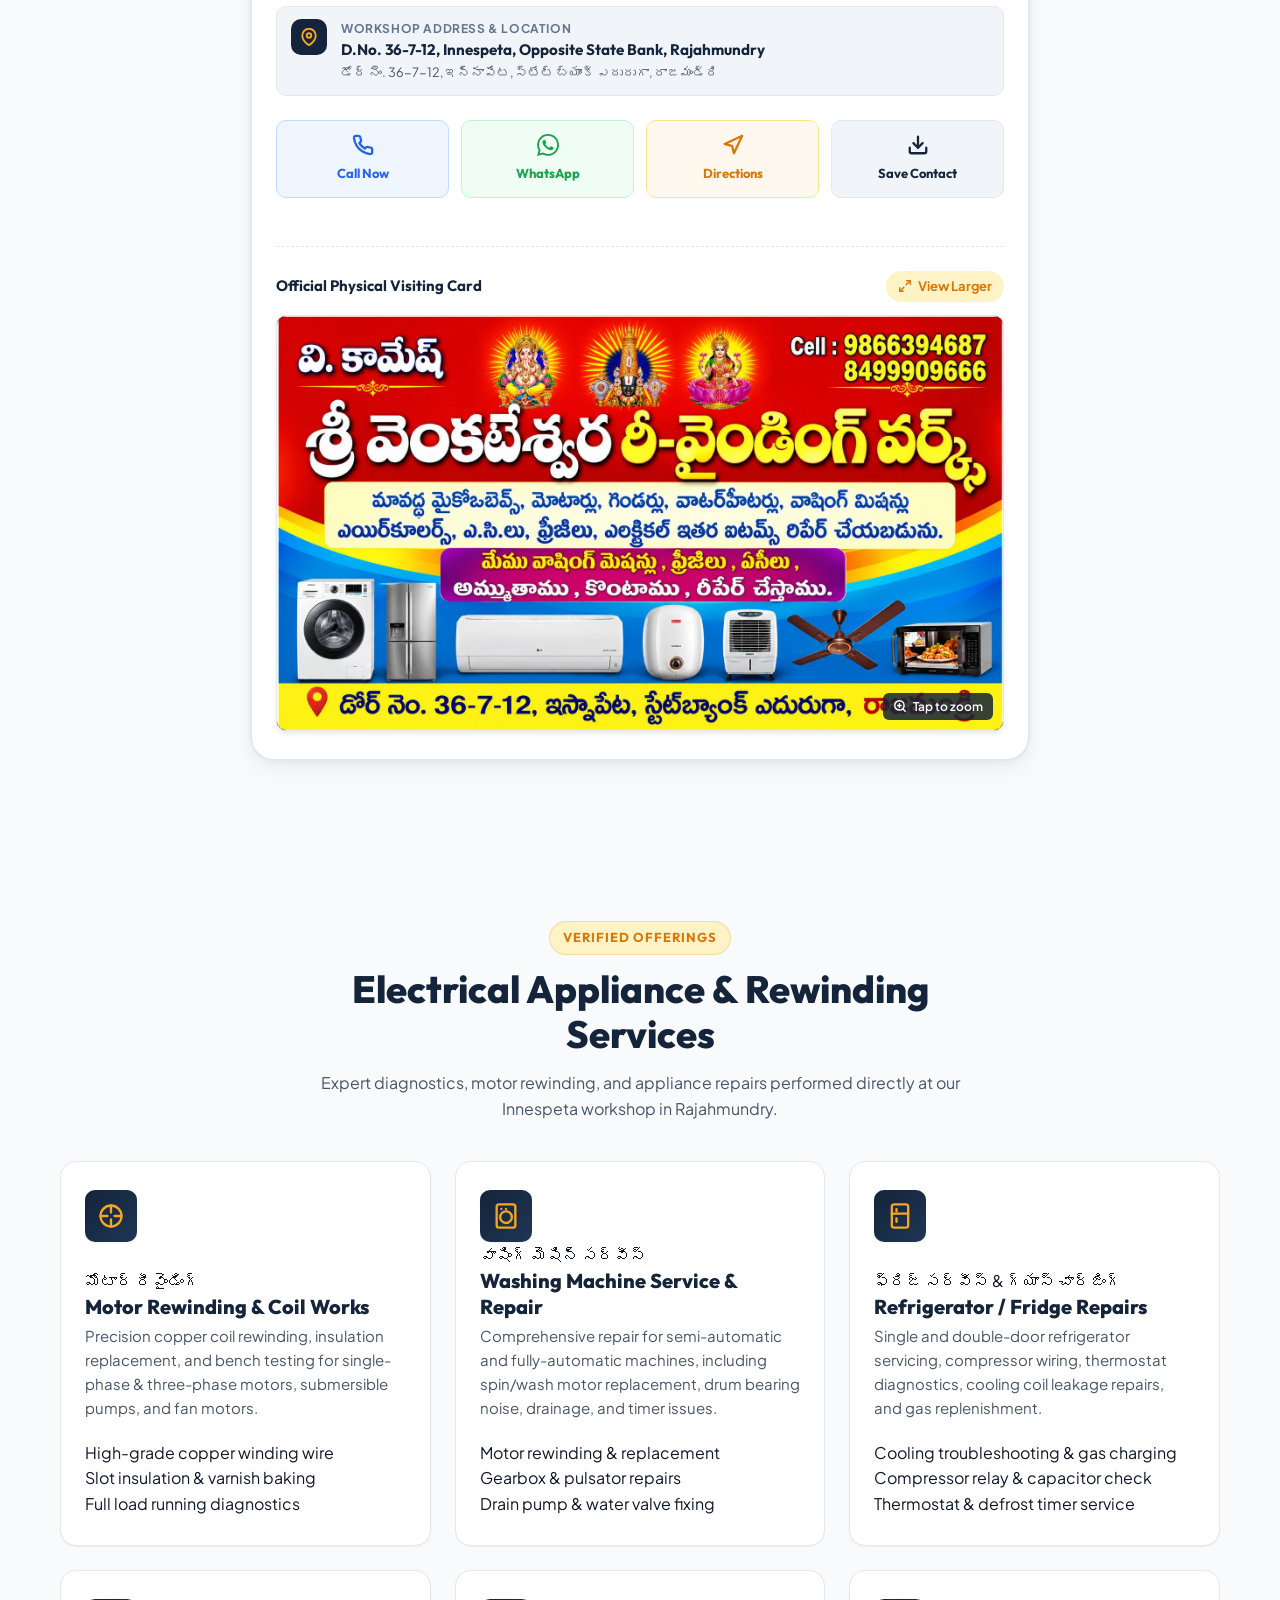
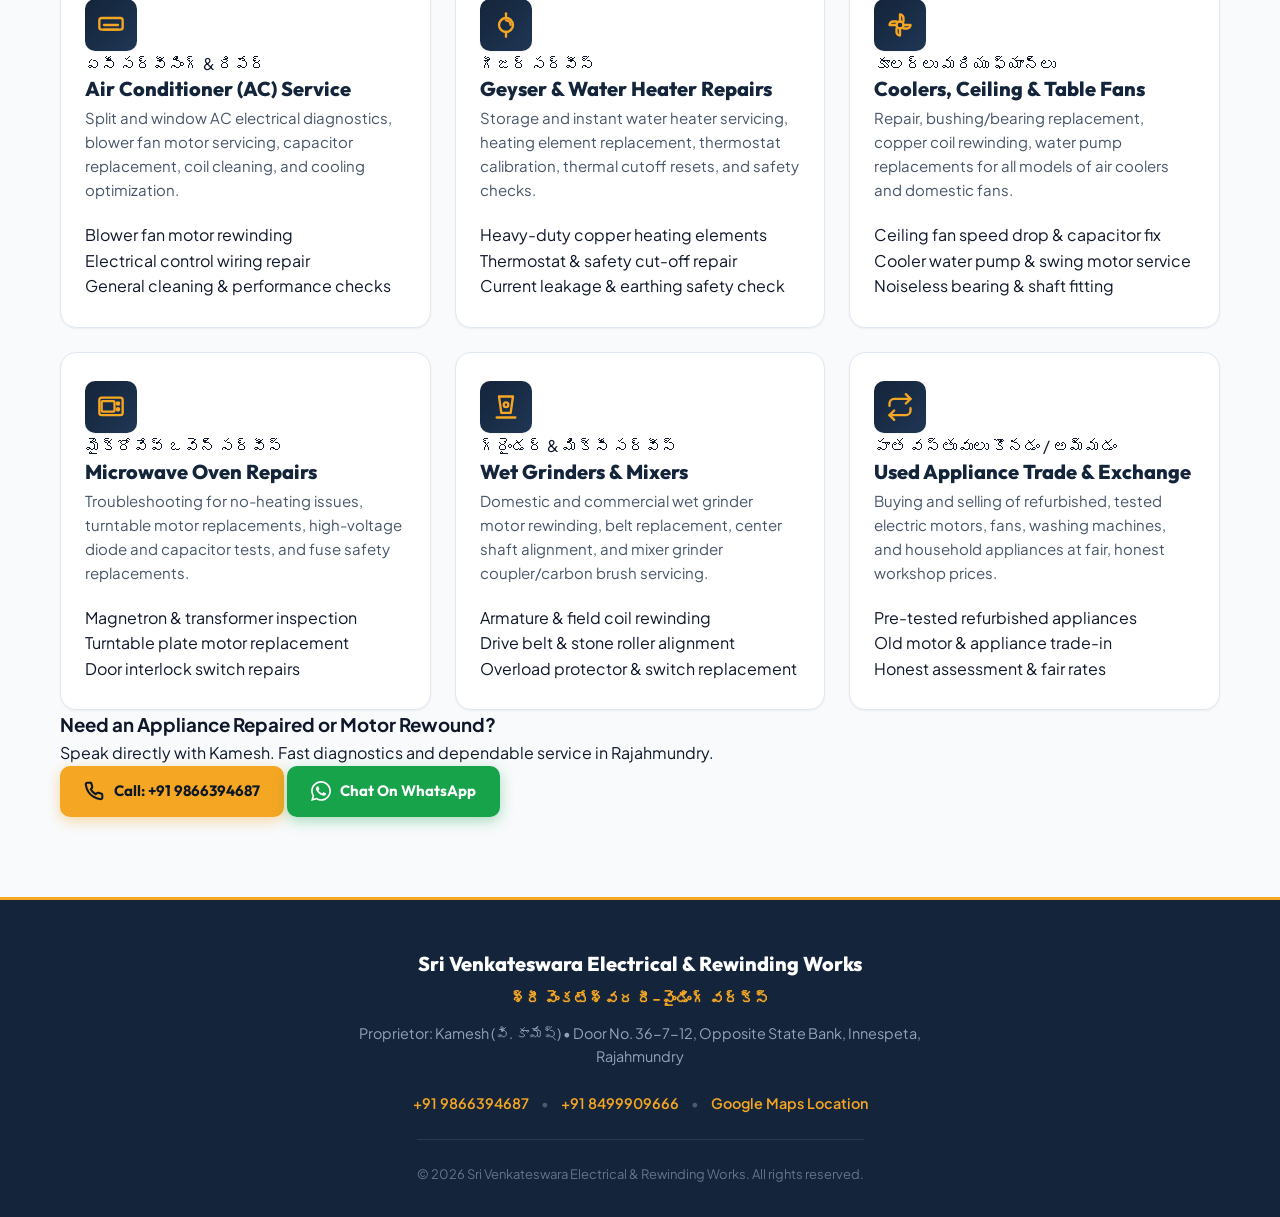
==== commit 4faabfca: "feat: streamline page to strictly contain Bio, Details (Phone/Location), and Services" ====
--- a/index.html
+++ b/index.html
@@ -73,7 +73,7 @@
   <header class="site-header" id="siteHeader">
     <div class="container header-container">
       <!-- Brand Logo / Emblem with Owner Avatar Morph Dock -->
-      <a href="#hero" class="brand-identity" aria-label="Sri Venkateswara Electrical & Rewinding Works Home">
+      <a href="#bio" class="brand-identity" aria-label="Sri Venkateswara Electrical & Rewinding Works Home">
         <div class="brand-emblem" id="navbarEmblem" aria-hidden="true">
           <img src="public/images/owner-avatar.webp" alt="Kamesh" class="navbar-avatar-img" id="navbarAvatarImg">
           <svg class="navbar-icon-spark" id="navbarIconSpark" viewBox="0 0 24 24" fill="currentColor">
@@ -86,13 +86,11 @@
         </div>
       </a>
 
-      <!-- Desktop Navigation Links -->
+      <!-- Desktop Navigation Links: Bio, Details, Services -->
       <nav class="desktop-nav" aria-label="Main Navigation">
-        <a href="#card" class="nav-link">Digital Card</a>
-        <a href="#about" class="nav-link">About</a>
+        <a href="#bio" class="nav-link">Bio</a>
+        <a href="#details" class="nav-link">Contact &amp; Location</a>
         <a href="#services" class="nav-link">Services</a>
-        <a href="#gallery" class="nav-link">Our Work</a>
-        <a href="#location" class="nav-link">Location</a>
       </nav>
 
       <!-- Header Action & Mobile Menu Toggle -->
@@ -117,24 +115,16 @@
   <!-- Mobile Dropdown Drawer -->
   <div class="mobile-drawer" id="mobileDrawer" aria-hidden="true">
     <nav class="mobile-nav-list" aria-label="Mobile Navigation">
-      <a href="#card" class="mobile-nav-link">
-        <span>Digital Business Card</span>
+      <a href="#bio" class="mobile-nav-link">
+        <span>Bio &amp; About Kamesh</span>
         <svg width="18" height="18" viewBox="0 0 24 24" fill="none" stroke="currentColor" stroke-width="2.5" stroke-linecap="round" stroke-linejoin="round" aria-hidden="true"><polyline points="9 18 15 12 9 6"/></svg>
       </a>
-      <a href="#about" class="mobile-nav-link">
-        <span>About Workshop &amp; Owner</span>
+      <a href="#details" class="mobile-nav-link">
+        <span>Phone, Location &amp; Card</span>
         <svg width="18" height="18" viewBox="0 0 24 24" fill="none" stroke="currentColor" stroke-width="2.5" stroke-linecap="round" stroke-linejoin="round" aria-hidden="true"><polyline points="9 18 15 12 9 6"/></svg>
       </a>
       <a href="#services" class="mobile-nav-link">
         <span>Services &amp; Repairs</span>
-        <svg width="18" height="18" viewBox="0 0 24 24" fill="none" stroke="currentColor" stroke-width="2.5" stroke-linecap="round" stroke-linejoin="round" aria-hidden="true"><polyline points="9 18 15 12 9 6"/></svg>
-      </a>
-      <a href="#gallery" class="mobile-nav-link">
-        <span>Workshop Photo Gallery</span>
-        <svg width="18" height="18" viewBox="0 0 24 24" fill="none" stroke="currentColor" stroke-width="2.5" stroke-linecap="round" stroke-linejoin="round" aria-hidden="true"><polyline points="9 18 15 12 9 6"/></svg>
-      </a>
-      <a href="#location" class="mobile-nav-link">
-        <span>Location &amp; Directions</span>
         <svg width="18" height="18" viewBox="0 0 24 24" fill="none" stroke="currentColor" stroke-width="2.5" stroke-linecap="round" stroke-linejoin="round" aria-hidden="true"><polyline points="9 18 15 12 9 6"/></svg>
       </a>
     </nav>
@@ -156,9 +146,9 @@
 
   <main id="main-content">
     <!-- =========================================================================
-         Hero Section
+         1. BIO SECTION (Owner Photo First, Identity & Story)
          ========================================================================= -->
-    <section class="hero-section" id="hero">
+    <section class="hero-section" id="bio">
       <div class="hero-pattern" aria-hidden="true"></div>
       <div class="container hero-grid">
         <!-- Hero Owner Photo Spotlight Frame (Appears FIRST before introduction) -->
@@ -181,11 +171,11 @@
           </div>
         </div>
 
-        <!-- Hero Text & CTA (Introduction) -->
+        <!-- Bio Content & Story -->
         <div class="hero-content">
           <div class="hero-badge-pill">
             <span class="pulse-dot" aria-hidden="true"></span>
-            <span>Verified Local Business • Innespeta, Rajahmundry</span>
+            <span>Verified Local Workshop • Innespeta, Rajahmundry</span>
           </div>
 
           <h1 class="hero-title">
@@ -197,13 +187,13 @@
           </div>
 
           <div class="hero-owner-tag">
-            <span>Proprietor:</span>
+            <span>Proprietor &amp; Master Technician:</span>
             <strong>Kamesh</strong>
             <span class="hero-owner-telugu">(వి. కామేష్)</span>
           </div>
 
           <p class="hero-description">
-            Dedicated electrical appliance servicing and motor rewinding workshop located in Innespeta, Rajahmundry. Expert repair for electric motors, washing machines, refrigerators, air conditioners, water heaters, and home appliances.
+            Dedicated electrical appliance servicing and precision motor rewinding workshop located in Innespeta, Rajahmundry. Managed directly by <strong>Kamesh</strong> with extensive hands-on expertise in rewinding electric motors, repairing washing machines, refrigerators, air conditioners, water heaters, and home appliances. Customers deal directly with Kamesh—guaranteeing genuine diagnosis, transparent pricing, and dependable repairs.
           </p>
 
           <div class="hero-cta-group">
@@ -221,24 +211,22 @@
               <span>WhatsApp Us</span>
             </a>
 
-            <a href="#gallery" class="btn btn-secondary-outline">
+            <a href="#services" class="btn btn-secondary-outline">
               <svg viewBox="0 0 24 24" fill="none" stroke="currentColor" stroke-width="2.5" stroke-linecap="round" stroke-linejoin="round" aria-hidden="true">
-                <rect x="3" y="3" width="18" height="18" rx="2" ry="2"/>
-                <circle cx="8.5" cy="8.5" r="1.5"/>
-                <polyline points="21 15 16 10 5 21"/>
-              </svg>
-              <span>View Our Work</span>
+                <path d="M14.7 6.3a1 1 0 0 0 0 1.4l1.6 1.6a1 1 0 0 0 1.4 0l3.77-3.77a6 6 0 0 1-7.94 7.94l-6.91 6.91a2.12 2.12 0 0 1-3-3l6.91-6.91a6 6 0 0 1 7.94-7.94l-3.76 3.76z"/>
+              </svg>
+              <span>View Services</span>
             </a>
           </div>
 
           <div class="hero-badges-row">
             <div class="hero-mini-badge">
               <svg viewBox="0 0 24 24" fill="currentColor" aria-hidden="true"><path d="M12 2C6.48 2 2 6.48 2 12s4.48 10 10 10 10-4.48 10-10S17.52 2 12 2zm-2 15l-5-5 1.41-1.41L10 14.17l7.59-7.59L19 8l-9 9z"/></svg>
-              <span>Motor Rewinding</span>
+              <span>Motor Rewinding Specialist</span>
             </div>
             <div class="hero-mini-badge">
               <svg viewBox="0 0 24 24" fill="currentColor" aria-hidden="true"><path d="M12 2C6.48 2 2 6.48 2 12s4.48 10 10 10 10-4.48 10-10S17.52 2 12 2zm-2 15l-5-5 1.41-1.41L10 14.17l7.59-7.59L19 8l-9 9z"/></svg>
-              <span>Appliance Servicing</span>
+              <span>All Home Appliances Serviced</span>
             </div>
             <div class="hero-mini-badge">
               <svg viewBox="0 0 24 24" fill="currentColor" aria-hidden="true"><path d="M12 2C6.48 2 2 6.48 2 12s4.48 10 10 10 10-4.48 10-10S17.52 2 12 2zm-2 15l-5-5 1.41-1.41L10 14.17l7.59-7.59L19 8l-9 9z"/></svg>
@@ -250,15 +238,15 @@
     </section>
 
     <!-- =========================================================================
-         Digital Visiting Card Section
+         2. DETAILS SECTION (Phone Numbers, Location & Visiting Card)
          ========================================================================= -->
-    <section class="visiting-card-section section-padding" id="card">
+    <section class="visiting-card-section section-padding" id="details">
       <div class="container">
         <div class="section-header">
-          <span class="section-badge">Verified Business Card</span>
-          <h2 class="section-title">Digital Visiting Card</h2>
+          <span class="section-badge">Contact &amp; Location</span>
+          <h2 class="section-title">Phone Numbers, Location &amp; Visiting Card</h2>
           <p class="section-subtitle">
-            Save Sri Venkateswara Electrical contact details to your smartphone or initiate direct service communication with one tap.
+            Call Kamesh directly, start a WhatsApp chat, get turn-by-turn Google Maps directions, or save the contact file to your mobile phone.
           </p>
         </div>
 
@@ -305,7 +293,7 @@
                   <div class="card-contact-data">
                     <span class="card-contact-label">Primary Mobile &amp; WhatsApp</span>
                     <a href="tel:+919866394687" class="card-contact-value" data-action="phone">+91 9866394687</a>
-                    <span class="card-contact-sub">Available for repair calls</span>
+                    <span class="card-contact-sub">Available for repairs &amp; inquiries</span>
                   </div>
                 </div>
 
@@ -318,7 +306,7 @@
                   <div class="card-contact-data">
                     <span class="card-contact-label">Alternative Phone (Visiting Card)</span>
                     <a href="tel:+918499909666" class="card-contact-value">+91 8499909666</a>
-                    <span class="card-contact-sub">Shop contact line</span>
+                    <span class="card-contact-sub">Workshop direct line</span>
                   </div>
                 </div>
 
@@ -330,7 +318,7 @@
                     </svg>
                   </div>
                   <div class="card-contact-data">
-                    <span class="card-contact-label">Workshop Address</span>
+                    <span class="card-contact-label">Workshop Address &amp; Location</span>
                     <span class="card-contact-value">D.No. 36-7-12, Innespeta, Opposite State Bank, Rajahmundry</span>
                     <span class="card-contact-sub" lang="te">డోర్ నెం. 36-7-12, ఇన్నాపేట, స్టేట్ బ్యాంక్ ఎదురుగా, రాజమండ్రి</span>
                   </div>
@@ -403,87 +391,7 @@
     </section>
 
     <!-- =========================================================================
-         About Section
-         ========================================================================= -->
-    <section class="about-section section-padding" id="about">
-      <div class="container">
-        <div class="about-grid">
-          <!-- Owner Image Showcase -->
-          <div class="about-image-card">
-            <div class="about-photo-wrap">
-              <picture>
-                <source srcset="public/images/owner.webp" type="image/webp">
-                <img src="public/images/owner.png" alt="Kamesh, owner of Sri Venkateswara Electrical & Rewinding Works" width="543" height="724" loading="lazy" data-fallback="public/images/owner.jpg">
-              </picture>
-            </div>
-            <div class="about-caption-box">
-              <div class="about-caption-text">
-                <strong>Kamesh (వి. కామేష్)</strong>
-                <span>Lead Technician &amp; Workshop Owner</span>
-              </div>
-              <a href="tel:+919866394687" class="btn btn-whatsapp" style="padding: 0.5rem 0.85rem; font-size: 0.8125rem;" data-action="phone">
-                Call Direct
-              </a>
-            </div>
-          </div>
-
-          <!-- About Text Content -->
-          <div class="about-text-content">
-            <span class="section-badge">Local Workshop Identity</span>
-            <h2>Direct Service &amp; Rewinding Works by Kamesh</h2>
-            
-            <p class="about-lead">
-              Sri Venkateswara Electrical &amp; Rewinding Works is an established local electrical workshop situated in Innespeta, Rajahmundry, directly opposite State Bank.
-            </p>
-
-            <p class="about-body">
-              Managed directly by proprietor Kamesh, the workshop provides thorough repairs and rewinding services for both domestic appliances and electric motors. When you contact us, you speak directly with the technician who handles the diagnostics and repair work.
-            </p>
-
-            <div class="about-highlights-list">
-              <div class="about-highlight-item">
-                <div class="about-highlight-icon" aria-hidden="true">✓</div>
-                <div class="about-highlight-text">
-                  <strong>Direct Proprietor Contact:</strong> No customer care queues or third-party brokers. Speak directly with Kamesh.
-                </div>
-              </div>
-
-              <div class="about-highlight-item">
-                <div class="about-highlight-icon" aria-hidden="true">✓</div>
-                <div class="about-highlight-text">
-                  <strong>Comprehensive Electrical Services:</strong> Handling electric motors, washing machines, refrigerators, air conditioners, and kitchen appliances.
-                </div>
-              </div>
-
-              <div class="about-highlight-item">
-                <div class="about-highlight-icon" aria-hidden="true">✓</div>
-                <div class="about-highlight-text">
-                  <strong>Convenient Innespeta Location:</strong> Located right opposite State Bank in Rajahmundry, accessible for dropping off appliances and motors.
-                </div>
-              </div>
-            </div>
-
-            <div class="hero-cta-group" style="margin-bottom: 0;">
-              <a href="tel:+919866394687" class="btn btn-primary-phone" data-action="phone">
-                <svg width="18" height="18" viewBox="0 0 24 24" fill="none" stroke="currentColor" stroke-width="2.5" stroke-linecap="round" stroke-linejoin="round" aria-hidden="true">
-                  <path d="M22 16.92v3a2 2 0 0 1-2.18 2 19.79 19.79 0 0 1-8.63-3.07 19.5 19.5 0 0 1-6-6 19.79 19.79 0 0 1-3.07-8.67A2 2 0 0 1 4.11 2h3a2 2 0 0 1 2 1.72 12.84 12.84 0 0 0 .7 2.81 2 2 0 0 1-.45 2.11L8.09 9.91a16 16 0 0 0 6 6l1.27-1.27a2 2 0 0 1 2.11-.45 12.84 12.84 0 0 0 2.81.7A2 2 0 0 1 22 16.92z"/>
-                </svg>
-                Call +91 9866394687
-              </a>
-              <a href="https://maps.app.goo.gl/VTHYkzrRNHAbTTAW9" target="_blank" rel="noopener noreferrer" class="btn btn-secondary-outline" style="color: var(--color-navy); border-color: var(--color-border); background: var(--color-bg-muted);" data-action="directions">
-                <svg width="18" height="18" viewBox="0 0 24 24" fill="none" stroke="currentColor" stroke-width="2.5" stroke-linecap="round" stroke-linejoin="round" aria-hidden="true">
-                  <polygon points="3 11 22 2 13 21 11 13 3 11"/>
-                </svg>
-                Find On Google Maps
-              </a>
-            </div>
-          </div>
-        </div>
-      </div>
-    </section>
-
-    <!-- =========================================================================
-         Verified Services Section
+         3. SERVICES SECTION
          ========================================================================= -->
     <section class="services-section section-padding" id="services">
       <div class="container">
@@ -491,258 +399,235 @@
           <span class="section-badge">Verified Offerings</span>
           <h2 class="section-title">Electrical Appliance &amp; Rewinding Services</h2>
           <p class="section-subtitle">
-            All services listed below are confirmed from official workshop materials. Readily editable via business-config.js.
+            Expert diagnostics, motor rewinding, and appliance repairs performed directly at our Innespeta workshop in Rajahmundry.
           </p>
         </div>
 
         <div class="services-grid" id="servicesContainer">
           <!-- Card 1: Motor Rewinding -->
           <article class="service-card">
-            <div>
-              <div class="service-card-top">
-                <div class="service-icon-box" aria-hidden="true">
-                  <svg viewBox="0 0 24 24" fill="none" stroke="currentColor" stroke-width="2.5" stroke-linecap="round" stroke-linejoin="round">
-                    <polygon points="13 2 3 14 12 14 11 22 21 10 12 10 13 2"/>
-                  </svg>
-                </div>
-                <span class="service-badge">Workshop Specialty</span>
-              </div>
-              <h3 class="service-title">Motor Rewinding Works</h3>
-              <span class="service-telugu-title" lang="te">మోటార్లు రీ-వైండింగ్</span>
-              <p class="service-desc">
-                Complete copper rewinding and coil replacement for domestic water pump motors, ceiling fans, air cooler motors, and induction motors.
-              </p>
-            </div>
-            <div class="service-tags">
-              <span class="service-tag">Pumps</span>
-              <span class="service-tag">Fans</span>
-              <span class="service-tag">Copper Coils</span>
-              <span class="service-tag">Motors</span>
-            </div>
-          </article>
-
-          <!-- Card 2: Washing Machines -->
-          <article class="service-card">
-            <div>
-              <div class="service-card-top">
-                <div class="service-icon-box" aria-hidden="true">
-                  <svg viewBox="0 0 24 24" fill="none" stroke="currentColor" stroke-width="2" stroke-linecap="round" stroke-linejoin="round">
-                    <rect x="4" y="2" width="16" height="20" rx="2"/>
-                    <circle cx="12" cy="13" r="5"/>
-                    <circle cx="12" cy="6" r="1"/>
-                  </svg>
-                </div>
-                <span class="service-badge">Major Appliance</span>
-              </div>
-              <h3 class="service-title">Washing Machine Repair</h3>
-              <span class="service-telugu-title" lang="te">వాషింగ్ మిషన్లు రిపేర్</span>
-              <p class="service-desc">
-                Servicing semi-automatic and automatic machines: motor replacement, spin issues, drainage faults, agitation problems, and wiring checks.
-              </p>
-            </div>
-            <div class="service-tags">
-              <span class="service-tag">Semi-Auto</span>
-              <span class="service-tag">Fully-Auto</span>
-              <span class="service-tag">Spin Motors</span>
-              <span class="service-tag">Draining</span>
-            </div>
-          </article>
-
-          <!-- Card 3: Refrigerators -->
-          <article class="service-card">
-            <div>
-              <div class="service-card-top">
-                <div class="service-icon-box" aria-hidden="true">
-                  <svg viewBox="0 0 24 24" fill="none" stroke="currentColor" stroke-width="2" stroke-linecap="round" stroke-linejoin="round">
-                    <rect x="4" y="2" width="16" height="20" rx="2"/>
-                    <line x1="4" y1="10" x2="20" y2="10"/>
-                    <line x1="8" y1="5" x2="8" y2="7"/>
-                    <line x1="8" y1="14" x2="8" y2="17"/>
-                  </svg>
-                </div>
-                <span class="service-badge">Major Appliance</span>
-              </div>
-              <h3 class="service-title">Refrigerator / Fridge Repair</h3>
-              <span class="service-telugu-title" lang="te">ఫ్రిజ్ లు సర్వీస్ &amp; రిపేర్</span>
-              <p class="service-desc">
-                Cooling troubleshooting, compressor wiring checks, defrost problem rectification, thermostat replacement, and general electrical maintenance.
-              </p>
-            </div>
-            <div class="service-tags">
-              <span class="service-tag">Single Door</span>
-              <span class="service-tag">Double Door</span>
-              <span class="service-tag">Compressor</span>
-              <span class="service-tag">Thermostat</span>
-            </div>
-          </article>
-
-          <!-- Card 4: Air Conditioners -->
-          <article class="service-card">
-            <div>
-              <div class="service-card-top">
-                <div class="service-icon-box" aria-hidden="true">
-                  <svg viewBox="0 0 24 24" fill="none" stroke="currentColor" stroke-width="2" stroke-linecap="round" stroke-linejoin="round">
-                    <line x1="2" y1="6" x2="22" y2="6"/>
-                    <line x1="2" y1="12" x2="22" y2="12"/>
-                    <rect x="4" y="2" width="16" height="20" rx="2"/>
-                    <circle cx="12" cy="16" r="2"/>
-                  </svg>
-                </div>
-                <span class="service-badge">Cooling Appliance</span>
-              </div>
+            <div class="service-icon-box" aria-hidden="true">
+              <svg width="28" height="28" viewBox="0 0 24 24" fill="none" stroke="currentColor" stroke-width="2" stroke-linecap="round" stroke-linejoin="round">
+                <circle cx="12" cy="12" r="9"/>
+                <path d="M12 3v6"/>
+                <path d="M12 15v6"/>
+                <path d="M3 12h6"/>
+                <path d="M15 12h6"/>
+              </svg>
+            </div>
+            <div class="service-content">
+              <span class="service-telugu" lang="te">మోటార్ రీవైండింగ్</span>
+              <h3 class="service-title">Motor Rewinding &amp; Coil Works</h3>
+              <p class="service-desc">
+                Precision copper coil rewinding, insulation replacement, and bench testing for single-phase &amp; three-phase motors, submersible pumps, and fan motors.
+              </p>
+              <ul class="service-feature-list">
+                <li>High-grade copper winding wire</li>
+                <li>Slot insulation &amp; varnish baking</li>
+                <li>Full load running diagnostics</li>
+              </ul>
+            </div>
+          </article>
+
+          <!-- Card 2: Washing Machine -->
+          <article class="service-card">
+            <div class="service-icon-box" aria-hidden="true">
+              <svg width="28" height="28" viewBox="0 0 24 24" fill="none" stroke="currentColor" stroke-width="2" stroke-linecap="round" stroke-linejoin="round">
+                <rect x="4" y="2" width="16" height="20" rx="2"/>
+                <circle cx="12" cy="13" r="5"/>
+                <line x1="8" y1="6" x2="8.01" y2="6"/>
+                <line x1="12" y1="6" x2="12.01" y2="6"/>
+              </svg>
+            </div>
+            <div class="service-content">
+              <span class="service-telugu" lang="te">వాషింగ్ మెషిన్ సర్వీస్</span>
+              <h3 class="service-title">Washing Machine Service &amp; Repair</h3>
+              <p class="service-desc">
+                Comprehensive repair for semi-automatic and fully-automatic machines, including spin/wash motor replacement, drum bearing noise, drainage, and timer issues.
+              </p>
+              <ul class="service-feature-list">
+                <li>Motor rewinding &amp; replacement</li>
+                <li>Gearbox &amp; pulsator repairs</li>
+                <li>Drain pump &amp; water valve fixing</li>
+              </ul>
+            </div>
+          </article>
+
+          <!-- Card 3: Refrigerator / Fridge -->
+          <article class="service-card">
+            <div class="service-icon-box" aria-hidden="true">
+              <svg width="28" height="28" viewBox="0 0 24 24" fill="none" stroke="currentColor" stroke-width="2" stroke-linecap="round" stroke-linejoin="round">
+                <rect x="5" y="2" width="14" height="20" rx="2"/>
+                <line x1="5" y1="10" x2="19" y2="10"/>
+                <line x1="9" y1="6" x2="9" y2="8"/>
+                <line x1="9" y1="14" x2="9" y2="17"/>
+              </svg>
+            </div>
+            <div class="service-content">
+              <span class="service-telugu" lang="te">ఫ్రిజ్ సర్వీస్ &amp; గ్యాస్ చార్జింగ్</span>
+              <h3 class="service-title">Refrigerator / Fridge Repairs</h3>
+              <p class="service-desc">
+                Single and double-door refrigerator servicing, compressor wiring, thermostat diagnostics, cooling coil leakage repairs, and gas replenishment.
+              </p>
+              <ul class="service-feature-list">
+                <li>Cooling troubleshooting &amp; gas charging</li>
+                <li>Compressor relay &amp; capacitor check</li>
+                <li>Thermostat &amp; defrost timer service</li>
+              </ul>
+            </div>
+          </article>
+
+          <!-- Card 4: Air Conditioners (AC) -->
+          <article class="service-card">
+            <div class="service-icon-box" aria-hidden="true">
+              <svg width="28" height="28" viewBox="0 0 24 24" fill="none" stroke="currentColor" stroke-width="2" stroke-linecap="round" stroke-linejoin="round">
+                <rect x="2" y="6" width="20" height="10" rx="2"/>
+                <line x1="6" y1="12" x2="18" y2="12"/>
+                <line x1="6" y1="16" x2="18" y2="16"/>
+              </svg>
+            </div>
+            <div class="service-content">
+              <span class="service-telugu" lang="te">ఏసీ సర్వీసింగ్ &amp; రిపేర్</span>
               <h3 class="service-title">Air Conditioner (AC) Service</h3>
-              <span class="service-telugu-title" lang="te">ఎ.సి.లు సర్వీస్ &amp; రిపేర్</span>
-              <p class="service-desc">
-                Electrical diagnostics, start capacitor replacements, indoor blower motor repairs, electrical circuit checks, and routine unit upkeep.
-              </p>
-            </div>
-            <div class="service-tags">
-              <span class="service-tag">Split AC</span>
-              <span class="service-tag">Window AC</span>
-              <span class="service-tag">Blower Motors</span>
-              <span class="service-tag">Capacitors</span>
-            </div>
-          </article>
-
-          <!-- Card 5: Water Heaters -->
-          <article class="service-card">
-            <div>
-              <div class="service-card-top">
-                <div class="service-icon-box" aria-hidden="true">
-                  <svg viewBox="0 0 24 24" fill="none" stroke="currentColor" stroke-width="2" stroke-linecap="round" stroke-linejoin="round">
-                    <path d="M12 2v20M17 5H9.5a3.5 3.5 0 0 0 0 7h5a3.5 3.5 0 0 1 0 7H6"/>
-                  </svg>
-                </div>
-                <span class="service-badge">Heating Appliance</span>
-              </div>
-              <h3 class="service-title">Water Heaters &amp; Geysers</h3>
-              <span class="service-telugu-title" lang="te">వాటర్ హీటర్లు రిపేర్</span>
-              <p class="service-desc">
-                Heating element replacements, thermostat checks, power cutoff switch repairs, and electrical wiring inspection for home geysers.
-              </p>
-            </div>
-            <div class="service-tags">
-              <span class="service-tag">Instant Geysers</span>
-              <span class="service-tag">Storage Tanks</span>
-              <span class="service-tag">Coil Heating</span>
-            </div>
-          </article>
-
-          <!-- Card 6: Air Coolers & Fans -->
-          <article class="service-card">
-            <div>
-              <div class="service-card-top">
-                <div class="service-icon-box" aria-hidden="true">
-                  <svg viewBox="0 0 24 24" fill="none" stroke="currentColor" stroke-width="2" stroke-linecap="round" stroke-linejoin="round">
-                    <circle cx="12" cy="12" r="10"/>
-                    <path d="M12 12c2.5-3 6-3 6 0s-3.5 3-6 0z"/>
-                    <path d="M12 12c-3-2.5-3-6 0-6s3 3.5 0 6z"/>
-                    <path d="M12 12c-2.5 3-6 3-6 0s3.5-3 6 0z"/>
-                    <path d="M12 12c3 2.5 3 6 0 6s-3-3.5 0-6z"/>
-                  </svg>
-                </div>
-                <span class="service-badge">Home Cooling</span>
-              </div>
-              <h3 class="service-title">Air Coolers &amp; Fans</h3>
-              <span class="service-telugu-title" lang="te">ఎయిర్ కూలర్స్ &amp; ఫ్యాన్లు</span>
-              <p class="service-desc">
-                Cooler submersible pump servicing, fan motor rewinding, speed switch repairs, bushing replacement, and seasonal checkups.
-              </p>
-            </div>
-            <div class="service-tags">
-              <span class="service-tag">Desert Coolers</span>
-              <span class="service-tag">Ceiling Fans</span>
-              <span class="service-tag">Cooler Pumps</span>
+              <p class="service-desc">
+                Split and window AC electrical diagnostics, blower fan motor servicing, capacitor replacement, coil cleaning, and cooling optimization.
+              </p>
+              <ul class="service-feature-list">
+                <li>Blower fan motor rewinding</li>
+                <li>Electrical control wiring repair</li>
+                <li>General cleaning &amp; performance checks</li>
+              </ul>
+            </div>
+          </article>
+
+          <!-- Card 5: Geysers & Water Heaters -->
+          <article class="service-card">
+            <div class="service-icon-box" aria-hidden="true">
+              <svg width="28" height="28" viewBox="0 0 24 24" fill="none" stroke="currentColor" stroke-width="2" stroke-linecap="round" stroke-linejoin="round">
+                <path d="M12 2v4"/>
+                <path d="M12 18v4"/>
+                <circle cx="12" cy="12" r="6"/>
+                <path d="M12 8a4 4 0 0 1 4 4"/>
+              </svg>
+            </div>
+            <div class="service-content">
+              <span class="service-telugu" lang="te">గీజర్ సర్వీస్</span>
+              <h3 class="service-title">Geyser &amp; Water Heater Repairs</h3>
+              <p class="service-desc">
+                Storage and instant water heater servicing, heating element replacement, thermostat calibration, thermal cutoff resets, and safety checks.
+              </p>
+              <ul class="service-feature-list">
+                <li>Heavy-duty copper heating elements</li>
+                <li>Thermostat &amp; safety cut-off repair</li>
+                <li>Current leakage &amp; earthing safety check</li>
+              </ul>
+            </div>
+          </article>
+
+          <!-- Card 6: Air Coolers, Ceiling & Table Fans -->
+          <article class="service-card">
+            <div class="service-icon-box" aria-hidden="true">
+              <svg width="28" height="28" viewBox="0 0 24 24" fill="none" stroke="currentColor" stroke-width="2" stroke-linecap="round" stroke-linejoin="round">
+                <circle cx="12" cy="12" r="3"/>
+                <path d="M12 9V3a3 3 0 0 1 3 3v3"/>
+                <path d="M15 12h6a3 3 0 0 1-3 3h-3"/>
+                <path d="M12 15v6a3 3 0 0 1-3-3v-3"/>
+                <path d="M9 12H3a3 3 0 0 1 3-3h3"/>
+              </svg>
+            </div>
+            <div class="service-content">
+              <span class="service-telugu" lang="te">కూలర్లు మరియు ఫ్యాన్లు</span>
+              <h3 class="service-title">Coolers, Ceiling &amp; Table Fans</h3>
+              <p class="service-desc">
+                Repair, bushing/bearing replacement, copper coil rewinding, water pump replacements for all models of air coolers and domestic fans.
+              </p>
+              <ul class="service-feature-list">
+                <li>Ceiling fan speed drop &amp; capacitor fix</li>
+                <li>Cooler water pump &amp; swing motor service</li>
+                <li>Noiseless bearing &amp; shaft fitting</li>
+              </ul>
             </div>
           </article>
 
           <!-- Card 7: Microwave Ovens -->
           <article class="service-card">
-            <div>
-              <div class="service-card-top">
-                <div class="service-icon-box" aria-hidden="true">
-                  <svg viewBox="0 0 24 24" fill="none" stroke="currentColor" stroke-width="2" stroke-linecap="round" stroke-linejoin="round">
-                    <rect x="2" y="4" width="20" height="16" rx="2"/>
-                    <rect x="5" y="8" width="10" height="8" rx="1"/>
-                    <circle cx="18" cy="9" r="1"/>
-                    <circle cx="18" cy="13" r="1"/>
-                  </svg>
-                </div>
-                <span class="service-badge">Kitchen Appliance</span>
-              </div>
-              <h3 class="service-title">Microwave Oven Repair</h3>
-              <span class="service-telugu-title" lang="te">మైక్రోఓవెన్స్ రిపేర్</span>
-              <p class="service-desc">
-                Circuit fuse replacements, magnetron power circuit inspection, door switch rectifications, turntable motor repair, and heating diagnostics.
-              </p>
-            </div>
-            <div class="service-tags">
-              <span class="service-tag">Convection</span>
-              <span class="service-tag">Grill</span>
-              <span class="service-tag">Turntable</span>
-            </div>
-          </article>
-
-          <!-- Card 8: Wet Grinders & Small Appliances -->
-          <article class="service-card">
-            <div>
-              <div class="service-card-top">
-                <div class="service-icon-box" aria-hidden="true">
-                  <svg viewBox="0 0 24 24" fill="none" stroke="currentColor" stroke-width="2" stroke-linecap="round" stroke-linejoin="round">
-                    <circle cx="12" cy="12" r="3"/>
-                    <path d="M19.4 15a1.65 1.65 0 0 0 .33 1.82l.06.06a2 2 0 0 1 0 2.83 2 2 0 0 1-2.83 0l-.06-.06a1.65 1.65 0 0 0-1.82-.33 1.65 1.65 0 0 0-1 1.51V21a2 2 0 0 1-2 2 2 2 0 0 1-2-2v-.09A1.65 1.65 0 0 0 9 19.4a1.65 1.65 0 0 0-1.82.33l-.06.06a2 2 0 0 1-2.83 0 2 2 0 0 1 0-2.83l.06-.06a1.65 1.65 0 0 0 .33-1.82 1.65 1.65 0 0 0-1.51-1H3a2 2 0 0 1-2-2 2 2 0 0 1 2-2h.09A1.65 1.65 0 0 0 4.6 9a1.65 1.65 0 0 0-.33-1.82l-.06-.06a2 2 0 0 1 0-2.83 2 2 0 0 1 2.83 0l.06.06a1.65 1.65 0 0 0 1.82.33H9a1.65 1.65 0 0 0 1-1.51V3a2 2 0 0 1 2-2 2 2 0 0 1 2 2v.09a1.65 1.65 0 0 0 1 1.51 1.65 1.65 0 0 0 1.82-.33l.06-.06a2 2 0 0 1 2.83 0 2 2 0 0 1 0 2.83l-.06.06a1.65 1.65 0 0 0-.33 1.82V9a1.65 1.65 0 0 0 1.51 1H21a2 2 0 0 1 2 2 2 2 0 0 1-2 2h-.09a1.65 1.65 0 0 0-1.51 1z"/>
-                  </svg>
-                </div>
-                <span class="service-badge">Kitchen Appliance</span>
-              </div>
+            <div class="service-icon-box" aria-hidden="true">
+              <svg width="28" height="28" viewBox="0 0 24 24" fill="none" stroke="currentColor" stroke-width="2" stroke-linecap="round" stroke-linejoin="round">
+                <rect x="2" y="4" width="20" height="15" rx="2"/>
+                <rect x="4" y="7" width="11" height="9" rx="1"/>
+                <circle cx="18" cy="9" r="1"/>
+                <circle cx="18" cy="14" r="1"/>
+              </svg>
+            </div>
+            <div class="service-content">
+              <span class="service-telugu" lang="te">మైక్రోవేవ్ ఒవెన్ సర్వీస్</span>
+              <h3 class="service-title">Microwave Oven Repairs</h3>
+              <p class="service-desc">
+                Troubleshooting for no-heating issues, turntable motor replacements, high-voltage diode and capacitor tests, and fuse safety replacements.
+              </p>
+              <ul class="service-feature-list">
+                <li>Magnetron &amp; transformer inspection</li>
+                <li>Turntable plate motor replacement</li>
+                <li>Door interlock switch repairs</li>
+              </ul>
+            </div>
+          </article>
+
+          <!-- Card 8: Wet Grinders & Mixers -->
+          <article class="service-card">
+            <div class="service-icon-box" aria-hidden="true">
+              <svg width="28" height="28" viewBox="0 0 24 24" fill="none" stroke="currentColor" stroke-width="2" stroke-linecap="round" stroke-linejoin="round">
+                <path d="M6 3h12l-2 14H8L6 3z"/>
+                <path d="M4 21h16"/>
+                <circle cx="12" cy="10" r="2"/>
+              </svg>
+            </div>
+            <div class="service-content">
+              <span class="service-telugu" lang="te">గ్రైండర్ &amp; మిక్సీ సర్వీస్</span>
               <h3 class="service-title">Wet Grinders &amp; Mixers</h3>
-              <span class="service-telugu-title" lang="te">గ్రైండర్లు &amp; ఇతర ఎలక్ట్రికల్</span>
-              <p class="service-desc">
-                Wet grinder capacitor and motor servicing, belt tensioning, coupler replacements, armature work, and general electrical fixes.
-              </p>
-            </div>
-            <div class="service-tags">
-              <span class="service-tag">Wet Grinders</span>
-              <span class="service-tag">Drive Belts</span>
-              <span class="service-tag">Capacitors</span>
-            </div>
-          </article>
-
-          <!-- Card 9: Appliance Trade (Buy / Sell / Repair) -->
-          <article class="service-card">
-            <div>
-              <div class="service-card-top">
-                <div class="service-icon-box" aria-hidden="true">
-                  <svg viewBox="0 0 24 24" fill="none" stroke="currentColor" stroke-width="2" stroke-linecap="round" stroke-linejoin="round">
-                    <polyline points="17 1 21 5 17 9"/>
-                    <path d="M3 11V9a4 4 0 0 1 4-4h14"/>
-                    <polyline points="7 23 3 19 7 15"/>
-                    <path d="M21 13v2a4 4 0 0 1-4 4H3"/>
-                  </svg>
-                </div>
-                <span class="service-badge">Trade &amp; Exchange</span>
-              </div>
-              <h3 class="service-title">Appliance Buy, Sell &amp; Repair</h3>
-              <span class="service-telugu-title" lang="te">అమ్ముతాము, కొంటాము, రిపేర్ చేస్తాము</span>
-              <p class="service-desc">
-                We buy, sell, and refurbish pre-owned washing machines, refrigerators, and air conditioners in reliable working condition.
-              </p>
-            </div>
-            <div class="service-tags">
-              <span class="service-tag">Washing Machines</span>
-              <span class="service-tag">Fridges</span>
-              <span class="service-tag">AC Units</span>
-            </div>
-          </article>
-        </div>
-
-        <!-- Banner for Service Inquiry -->
-        <div class="services-footer-banner">
-          <h3>Need an appliance checked or a motor rewound?</h3>
-          <p>
-            Call or message Kamesh with your appliance details or visit our shop in Innespeta, Rajahmundry.
-          </p>
-          <div class="banner-btn-group">
+              <p class="service-desc">
+                Domestic and commercial wet grinder motor rewinding, belt replacement, center shaft alignment, and mixer grinder coupler/carbon brush servicing.
+              </p>
+              <ul class="service-feature-list">
+                <li>Armature &amp; field coil rewinding</li>
+                <li>Drive belt &amp; stone roller alignment</li>
+                <li>Overload protector &amp; switch replacement</li>
+              </ul>
+            </div>
+          </article>
+
+          <!-- Card 9: Used Appliances Buying, Selling & Exchange -->
+          <article class="service-card">
+            <div class="service-icon-box" aria-hidden="true">
+              <svg width="28" height="28" viewBox="0 0 24 24" fill="none" stroke="currentColor" stroke-width="2" stroke-linecap="round" stroke-linejoin="round">
+                <polyline points="17 1 21 5 17 9"/>
+                <path d="M3 11V9a4 4 0 0 1 4-4h14"/>
+                <polyline points="7 23 3 19 7 15"/>
+                <path d="M21 13v2a4 4 0 0 1-4 4H3"/>
+              </svg>
+            </div>
+            <div class="service-content">
+              <span class="service-telugu" lang="te">పాత వస్తువులు కొనడం / అమ్మడం</span>
+              <h3 class="service-title">Used Appliance Trade &amp; Exchange</h3>
+              <p class="service-desc">
+                Buying and selling of refurbished, tested electric motors, fans, washing machines, and household appliances at fair, honest workshop prices.
+              </p>
+              <ul class="service-feature-list">
+                <li>Pre-tested refurbished appliances</li>
+                <li>Old motor &amp; appliance trade-in</li>
+                <li>Honest assessment &amp; fair rates</li>
+              </ul>
+            </div>
+          </article>
+        </div>
+
+        <!-- Direct CTA at Bottom of Services -->
+        <div class="services-cta-banner">
+          <div class="services-cta-content">
+            <h3>Need an Appliance Repaired or Motor Rewound?</h3>
+            <p>Speak directly with Kamesh. Fast diagnostics and dependable service in Rajahmundry.</p>
+          </div>
+          <div class="services-cta-buttons">
             <a href="tel:+919866394687" class="btn btn-primary-phone" data-action="phone">
               <svg width="18" height="18" viewBox="0 0 24 24" fill="none" stroke="currentColor" stroke-width="2.5" stroke-linecap="round" stroke-linejoin="round" aria-hidden="true">
                 <path d="M22 16.92v3a2 2 0 0 1-2.18 2 19.79 19.79 0 0 1-8.63-3.07 19.5 19.5 0 0 1-6-6 19.79 19.79 0 0 1-3.07-8.67A2 2 0 0 1 4.11 2h3a2 2 0 0 1 2 1.72 12.84 12.84 0 0 0 .7 2.81 2 2 0 0 1-.45 2.11L8.09 9.91a16 16 0 0 0 6 6l1.27-1.27a2 2 0 0 1 2.11-.45 12.84 12.84 0 0 0 2.81.7A2 2 0 0 1 22 16.92z"/>
@@ -759,218 +644,27 @@
         </div>
       </div>
     </section>
-
-    <!-- =========================================================================
-         Work Photo Carousel Section
-         ========================================================================= -->
-    <section class="gallery-section section-padding" id="gallery">
-      <div class="container">
-        <div class="section-header">
-          <span class="section-badge">Visual Workshop Reference</span>
-          <h2 class="section-title">Workshop &amp; Work Photographs</h2>
-          <p class="section-subtitle">
-            Browse our dedicated workshop stations. Touch swipe on mobile or use the navigation arrows.
-          </p>
-        </div>
-
-        <div class="carousel-container" aria-roledescription="carousel" aria-label="Workshop and work photo carousel">
-          <!-- Previous Button -->
-          <button type="button" class="carousel-btn prev" id="carouselPrev" aria-label="Previous slide">
-            <svg width="22" height="22" viewBox="0 0 24 24" fill="none" stroke="currentColor" stroke-width="2.5" stroke-linecap="round" stroke-linejoin="round" aria-hidden="true">
-              <polyline points="15 18 9 12 15 6"/>
-            </svg>
-          </button>
-
-          <!-- Carousel Track Wrapper -->
-          <div class="carousel-track-wrapper">
-            <div class="carousel-track" id="carouselTrack" tabindex="0" role="region" aria-live="polite">
-              <!-- Slide 1: Motor Rewinding -->
-              <div class="carousel-slide" role="group" aria-roledescription="slide" aria-label="1 of 3: Motor Rewinding Station">
-                <picture>
-                  <source srcset="public/images/work-01.webp" type="image/webp">
-                  <img src="public/images/work-01.webp" alt="Motor Rewinding & Coil Works at Sri Venkateswara Electrical workshop" class="carousel-slide-img" width="800" height="500" loading="lazy">
-                </picture>
-                <div class="carousel-caption-overlay">
-                  <span class="slide-badge">Motor Rewinding Station</span>
-                  <h3 class="slide-title">Motor Rewinding &amp; Coil Works</h3>
-                  <p class="slide-desc">Precision copper coil winding, slot insulation, and bench testing for pump and fan motors.</p>
-                </div>
-              </div>
-
-              <!-- Slide 2: Major Appliances -->
-              <div class="carousel-slide" role="group" aria-roledescription="slide" aria-label="2 of 3: Major Appliance Repair Bench">
-                <picture>
-                  <source srcset="public/images/work-02.webp" type="image/webp">
-                  <img src="public/images/work-02.webp" alt="Major Appliance Diagnostics and Repair Workbench" class="carousel-slide-img" width="800" height="500" loading="lazy">
-                </picture>
-                <div class="carousel-caption-overlay">
-                  <span class="slide-badge">Appliance Diagnostics</span>
-                  <h3 class="slide-title">Major Appliance Repair &amp; Service</h3>
-                  <p class="slide-desc">Washing machine motors, refrigerator compressor wiring, and air conditioner unit servicing.</p>
-                </div>
-              </div>
-
-              <!-- Slide 3: Inspection & Testing -->
-              <div class="carousel-slide" role="group" aria-roledescription="slide" aria-label="3 of 3: Electrical Inspection & Diagnostics">
-                <picture>
-                  <source srcset="public/images/work-03.webp" type="image/webp">
-                  <img src="public/images/work-03.webp" alt="Electrical testing and quality diagnostics station" class="carousel-slide-img" width="800" height="500" loading="lazy">
-                </picture>
-                <div class="carousel-caption-overlay">
-                  <span class="slide-badge">Testing &amp; Inspection</span>
-                  <h3 class="slide-title">Electrical Testing &amp; Diagnostics</h3>
-                  <p class="slide-desc">Microwave ovens, water heater elements, and precision appliance electrical safety checks.</p>
-                </div>
-              </div>
-            </div>
-          </div>
-
-          <!-- Next Button -->
-          <button type="button" class="carousel-btn next" id="carouselNext" aria-label="Next slide">
-            <svg width="22" height="22" viewBox="0 0 24 24" fill="none" stroke="currentColor" stroke-width="2.5" stroke-linecap="round" stroke-linejoin="round" aria-hidden="true">
-              <polyline points="9 18 15 12 9 6"/>
-            </svg>
-          </button>
-
-          <!-- Controls Bar: Indicators & Counter -->
-          <div class="carousel-controls-bar">
-            <div class="carousel-indicators" id="carouselIndicators" role="tablist" aria-label="Carousel slide controls">
-              <!-- Indicators dynamically rendered by script.js -->
-            </div>
-            <div class="carousel-counter" aria-hidden="true">
-              <span id="carouselCounterCurrent">1</span> / <span id="carouselCounterTotal">3</span>
-            </div>
-          </div>
-
-          <p class="carousel-note">
-            📸 Real workshop photos can be added to <code>public/images/work-01.webp</code>, <code>work-02.webp</code>, and <code>work-03.webp</code>.
-          </p>
-        </div>
-      </div>
-    </section>
-
-    <!-- =========================================================================
-         Location & Directions Section
-         ========================================================================= -->
-    <section class="location-section section-padding" id="location">
-      <div class="container">
-        <div class="section-header">
-          <span class="section-badge">Visit Our Workshop</span>
-          <h2 class="section-title">Workshop Location &amp; Directions</h2>
-          <p class="section-subtitle">
-            Easily locate Sri Venkateswara Electrical &amp; Rewinding Works in Innespeta, Rajahmundry.
-          </p>
-        </div>
-
-        <div class="location-grid">
-          <!-- Address Card -->
-          <div class="location-info-card">
-            <div>
-              <div class="location-card-header">
-                <h3>Sri Venkateswara Electrical &amp; Rewinding Works</h3>
-                <span class="telugu-subtext" lang="te">శ్రీ వెంకటేశ్వర రీ-వైండింగ్ వర్క్స్</span>
-              </div>
-
-              <div class="location-address-box">
-                <div class="location-street">Door No. 36-7-12, Innespeta</div>
-                <div class="location-landmark">Opposite State Bank</div>
-                <div class="location-city">Rajahmundry, Andhra Pradesh, India</div>
-                <div class="location-telugu-addr" lang="te">
-                  డోర్ నెం. 36-7-12, ఇన్నాపేట, స్టేట్ బ్యాంక్ ఎదురుగా, రాజమండ్రి
-                </div>
-              </div>
-
-              <div style="margin-bottom: 1.5rem;">
-                <div style="font-size: 0.875rem; font-weight: 700; color: var(--color-navy); margin-bottom: 0.25rem;">Proprietor &amp; Lead Technician:</div>
-                <div style="font-size: 1rem; color: var(--color-copper); font-weight: 700;">Kamesh (వి. కామేష్)</div>
-                <div style="font-size: 0.875rem; color: var(--color-text-muted); margin-top: 0.25rem;">Direct Cell: +91 9866394687 / +91 8499909666</div>
-              </div>
-            </div>
-
-            <div class="location-action-btns">
-              <a href="https://maps.app.goo.gl/VTHYkzrRNHAbTTAW9" target="_blank" rel="noopener noreferrer" class="btn btn-primary-phone" data-action="directions" style="flex: 1;" aria-label="Open workshop in Google Maps application">
-                <svg width="18" height="18" viewBox="0 0 24 24" fill="none" stroke="currentColor" stroke-width="2.5" stroke-linecap="round" stroke-linejoin="round" aria-hidden="true">
-                  <polygon points="3 11 22 2 13 21 11 13 3 11"/>
-                </svg>
-                Open in Google Maps
-              </a>
-              <a href="tel:+919866394687" class="btn btn-secondary-outline" style="color: var(--color-navy); border-color: var(--color-border); background: var(--color-bg-muted); flex: 1;" data-action="phone">
-                <svg width="18" height="18" viewBox="0 0 24 24" fill="none" stroke="currentColor" stroke-width="2.5" stroke-linecap="round" stroke-linejoin="round" aria-hidden="true">
-                  <path d="M22 16.92v3a2 2 0 0 1-2.18 2 19.79 19.79 0 0 1-8.63-3.07 19.5 19.5 0 0 1-6-6 19.79 19.79 0 0 1-3.07-8.67A2 2 0 0 1 4.11 2h3a2 2 0 0 1 2 1.72 12.84 12.84 0 0 0 .7 2.81 2 2 0 0 1-.45 2.11L8.09 9.91a16 16 0 0 0 6 6l1.27-1.27a2 2 0 0 1 2.11-.45 12.84 12.84 0 0 0 2.81.7A2 2 0 0 1 22 16.92z"/>
-                </svg>
-                Call for Directions
-              </a>
-            </div>
-          </div>
-
-          <!-- Visual Map Launch Card -->
-          <div class="map-visual-card">
-            <div class="map-card-canvas">
-              <div class="map-canvas-content">
-                <div class="map-pin-icon" aria-hidden="true">
-                  <svg width="24" height="24" viewBox="0 0 24 24" fill="none" stroke="currentColor" stroke-width="2.5" stroke-linecap="round" stroke-linejoin="round">
-                    <path d="M21 10c0 7-9 13-9 13s-9-6-9-13a9 9 0 0 1 18 0z"/>
-                    <circle cx="12" cy="10" r="3"/>
-                  </svg>
-                </div>
-                <h4>Sri Venkateswara Electrical Workshop</h4>
-                <p>Innespeta, Opposite State Bank, Rajahmundry</p>
-                <a href="https://maps.app.goo.gl/VTHYkzrRNHAbTTAW9" target="_blank" rel="noopener noreferrer" class="btn btn-primary-phone" data-action="directions" style="width: 100%;">
-                  Get Driving Directions
-                </a>
-              </div>
-            </div>
-          </div>
-        </div>
-      </div>
-    </section>
   </main>
 
   <!-- =========================================================================
-       Site Footer
+       Minimal Clean Footer
        ========================================================================= -->
   <footer class="site-footer">
-    <div class="container">
-      <div class="footer-grid">
-        <div class="footer-brand">
-          <h4>Sri Venkateswara Electrical &amp; Rewinding Works</h4>
-          <span class="footer-telugu" lang="te">శ్రీ వెంకటేశ్వర రీ-వైండింగ్ వర్క్స్</span>
-          <p>
-            Electrical appliance servicing, rewinding, repairs, and appliance exchange managed directly by Kamesh in Rajahmundry.
-          </p>
-        </div>
-
-        <div class="footer-col">
-          <h5 class="footer-col-title">Quick Navigation</h5>
-          <nav class="footer-links-list" aria-label="Footer Navigation">
-            <a href="#card" class="footer-link">Digital Visiting Card</a>
-            <a href="#about" class="footer-link">About Workshop</a>
-            <a href="#services" class="footer-link">Services &amp; Repairs</a>
-            <a href="#gallery" class="footer-link">Work Photo Gallery</a>
-            <a href="#location" class="footer-link">Location &amp; Map</a>
-          </nav>
-        </div>
-
-        <div class="footer-col">
-          <h5 class="footer-col-title">Contact &amp; Location</h5>
-          <div class="footer-contact-item">
-            <svg viewBox="0 0 24 24" fill="none" stroke="currentColor" stroke-width="2" stroke-linecap="round" stroke-linejoin="round" aria-hidden="true"><path d="M20 21v-2a4 4 0 0 0-4-4H8a4 4 0 0 0-4 4v2"/><circle cx="12" cy="7" r="4"/></svg>
-            <span>Kamesh (వి. కామేష్)</span>
-          </div>
-          <div class="footer-contact-item">
-            <svg viewBox="0 0 24 24" fill="none" stroke="currentColor" stroke-width="2" stroke-linecap="round" stroke-linejoin="round" aria-hidden="true"><path d="M22 16.92v3a2 2 0 0 1-2.18 2 19.79 19.79 0 0 1-8.63-3.07 19.5 19.5 0 0 1-6-6 19.79 19.79 0 0 1-3.07-8.67A2 2 0 0 1 4.11 2h3a2 2 0 0 1 2 1.72 12.84 12.84 0 0 0 .7 2.81 2 2 0 0 1-.45 2.11L8.09 9.91a16 16 0 0 0 6 6l1.27-1.27a2 2 0 0 1 2.11-.45 12.84 12.84 0 0 0 2.81.7A2 2 0 0 1 22 16.92z"/></svg>
-            <a href="tel:+919866394687" data-action="phone">+91 9866394687</a>
-          </div>
-          <div class="footer-contact-item">
-            <svg viewBox="0 0 24 24" fill="none" stroke="currentColor" stroke-width="2" stroke-linecap="round" stroke-linejoin="round" aria-hidden="true"><path d="M21 10c0 7-9 13-9 13s-9-6-9-13a9 9 0 0 1 18 0z"/><circle cx="12" cy="10" r="3"/></svg>
-            <span>D.No. 36-7-12, Innespeta, Rajahmundry</span>
-          </div>
-        </div>
-      </div>
-
+    <div class="container footer-simple-wrap">
+      <div class="footer-simple-brand">
+        <h4>Sri Venkateswara Electrical &amp; Rewinding Works</h4>
+        <span class="footer-telugu" lang="te">శ్రీ వెంకటేశ్వర రీ-వైండింగ్ వర్క్స్</span>
+        <p>Proprietor: Kamesh (వి. కామేష్) • Door No. 36-7-12, Opposite State Bank, Innespeta, Rajahmundry</p>
+      </div>
+      <div class="footer-simple-links">
+        <a href="tel:+919866394687" class="footer-simple-phone" data-action="phone">+91 9866394687</a>
+        <span>•</span>
+        <a href="tel:+918499909666" class="footer-simple-phone">+91 8499909666</a>
+        <span>•</span>
+        <a href="https://maps.app.goo.gl/VTHYkzrRNHAbTTAW9" target="_blank" rel="noopener noreferrer" class="footer-simple-map" data-action="directions">Google Maps Location</a>
+      </div>
       <div class="footer-bottom-bar">
         <p>&copy; 2026 Sri Venkateswara Electrical &amp; Rewinding Works. All rights reserved.</p>
-        <p>Door No. 36-7-12, Opposite State Bank, Innespeta, Rajahmundry</p>
       </div>
     </div>
   </footer>
--- a/styles.css
+++ b/styles.css
@@ -1853,9 +1853,67 @@
 .site-footer {
   background-color: var(--color-navy);
   color: #CBD5E1;
-  padding-top: 3.5rem;
+  padding-top: 3rem;
   padding-bottom: 2rem;
   border-top: 3px solid var(--color-orange);
+}
+
+.footer-simple-wrap {
+  display: flex;
+  flex-direction: column;
+  align-items: center;
+  text-align: center;
+  gap: 1.5rem;
+}
+
+.footer-simple-brand h4 {
+  font-family: var(--font-heading);
+  font-size: 1.25rem;
+  font-weight: 800;
+  color: #FFFFFF;
+  margin-bottom: 0.35rem;
+}
+
+.footer-simple-brand .footer-telugu {
+  color: var(--color-orange);
+  font-weight: 700;
+  font-size: 0.95rem;
+  margin-bottom: 0.75rem;
+  display: block;
+}
+
+.footer-simple-brand p {
+  font-size: 0.9rem;
+  line-height: 1.6;
+  color: #94A3B8;
+  max-width: 650px;
+  margin: 0 auto;
+}
+
+.footer-simple-links {
+  display: flex;
+  flex-wrap: wrap;
+  align-items: center;
+  justify-content: center;
+  gap: 0.75rem;
+  font-size: 0.9rem;
+}
+
+.footer-simple-phone,
+.footer-simple-map {
+  color: var(--color-orange);
+  font-weight: 600;
+  transition: color var(--transition-fast);
+}
+
+.footer-simple-phone:hover,
+.footer-simple-map:hover {
+  color: #FFFFFF;
+  text-decoration: underline;
+}
+
+.footer-simple-links span {
+  color: rgba(255, 255, 255, 0.25);
 }
 
 .footer-grid {
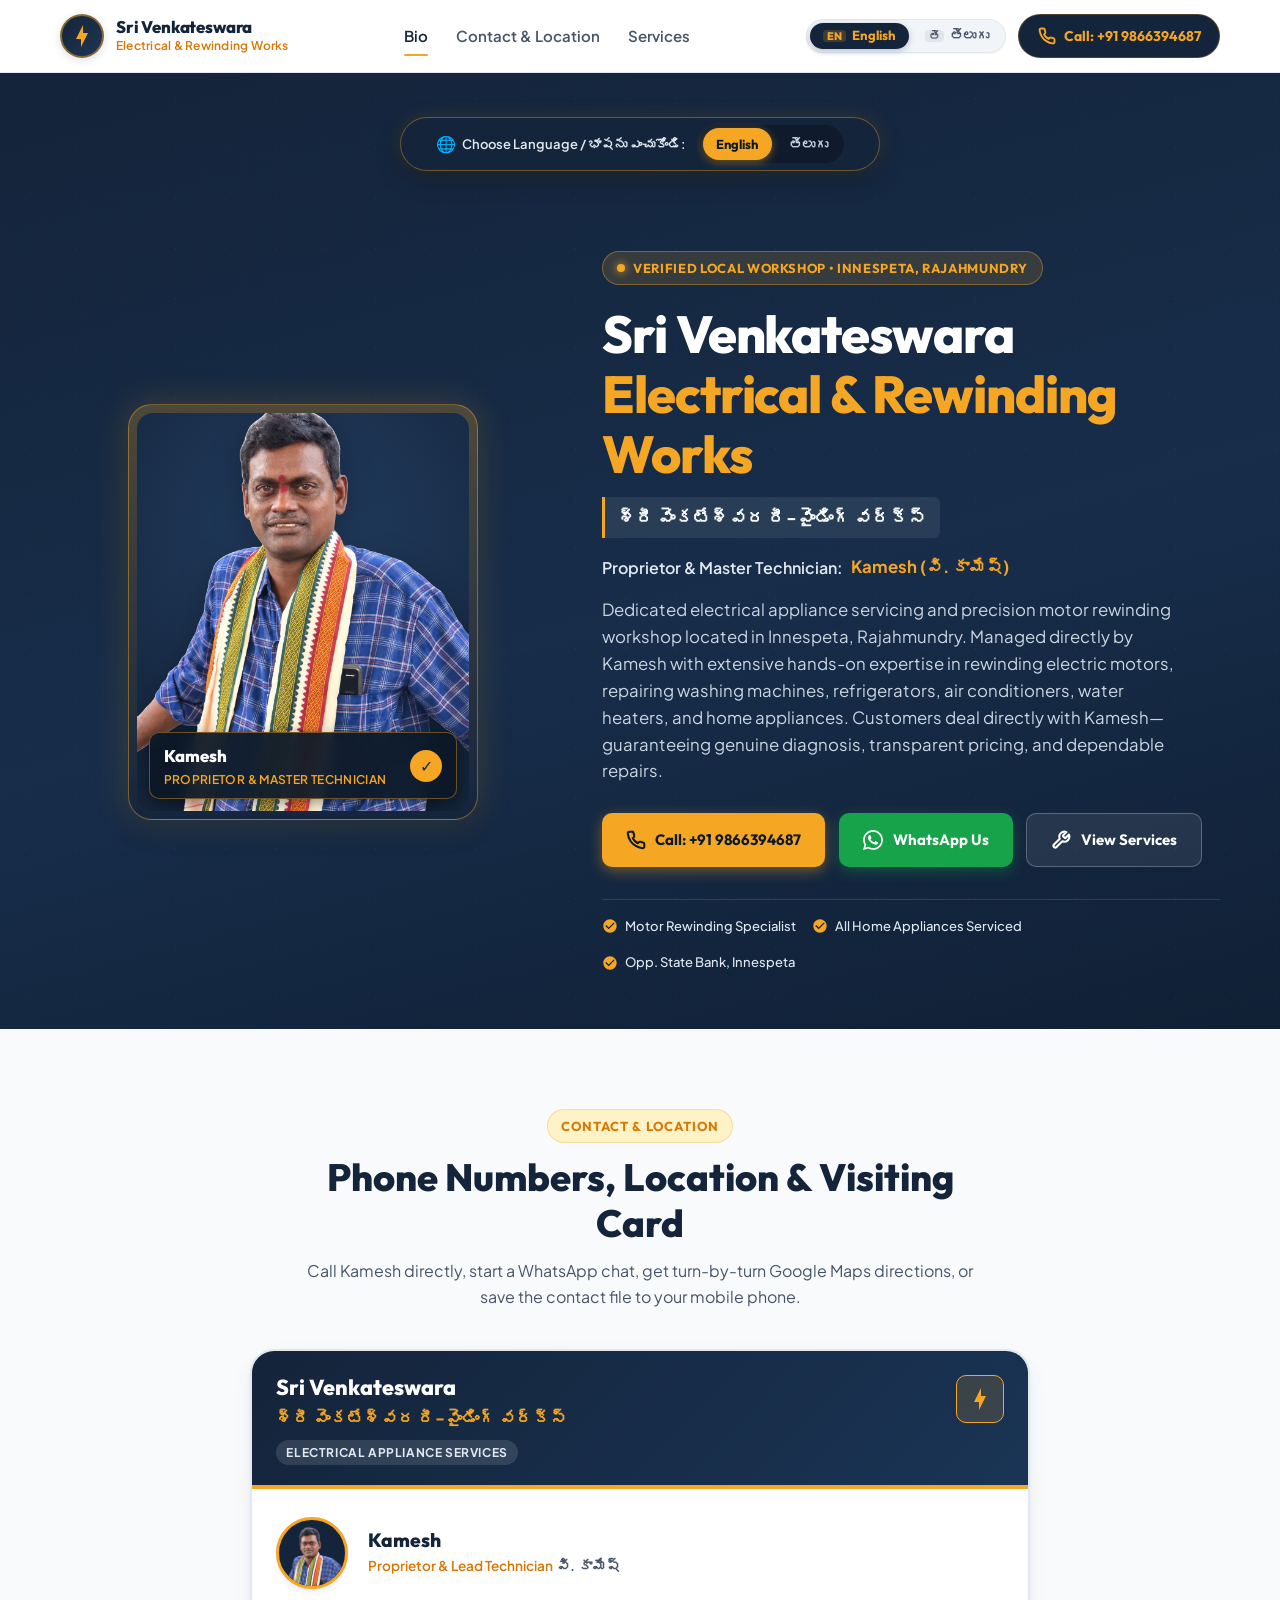
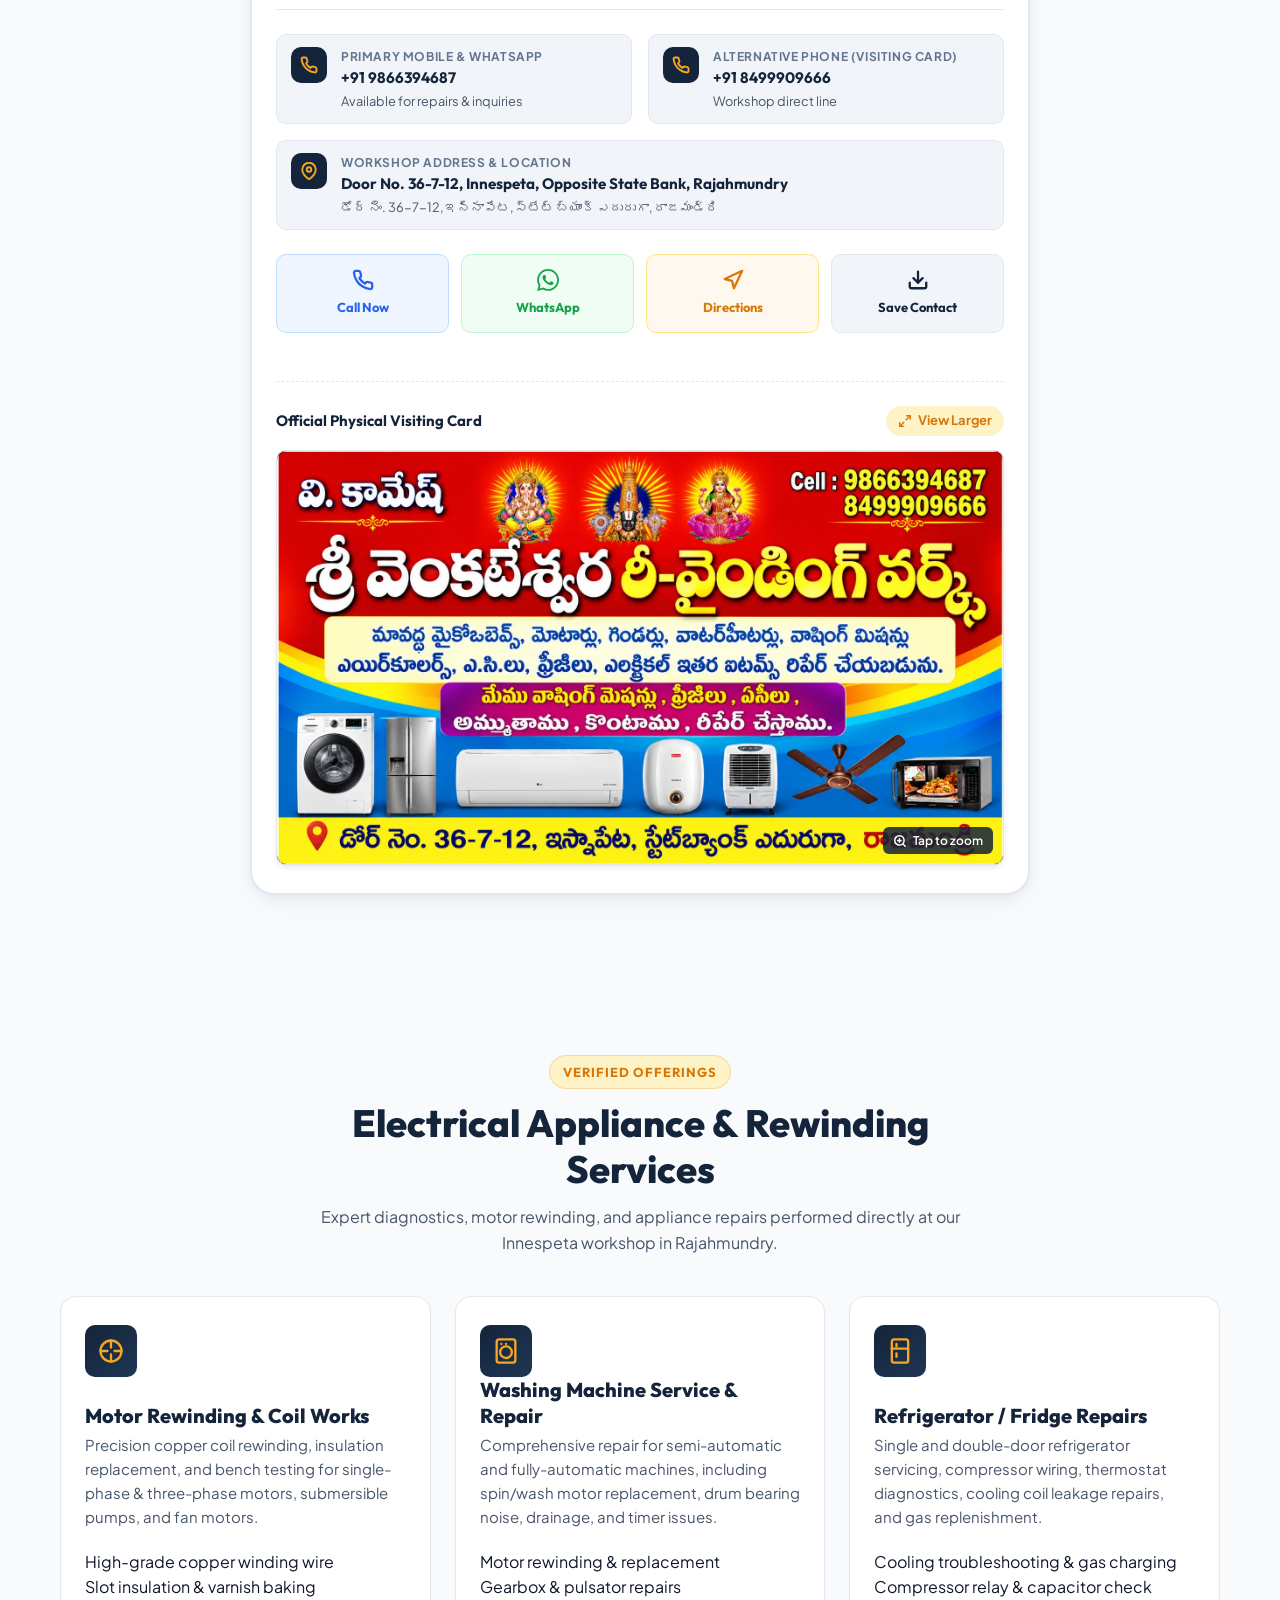
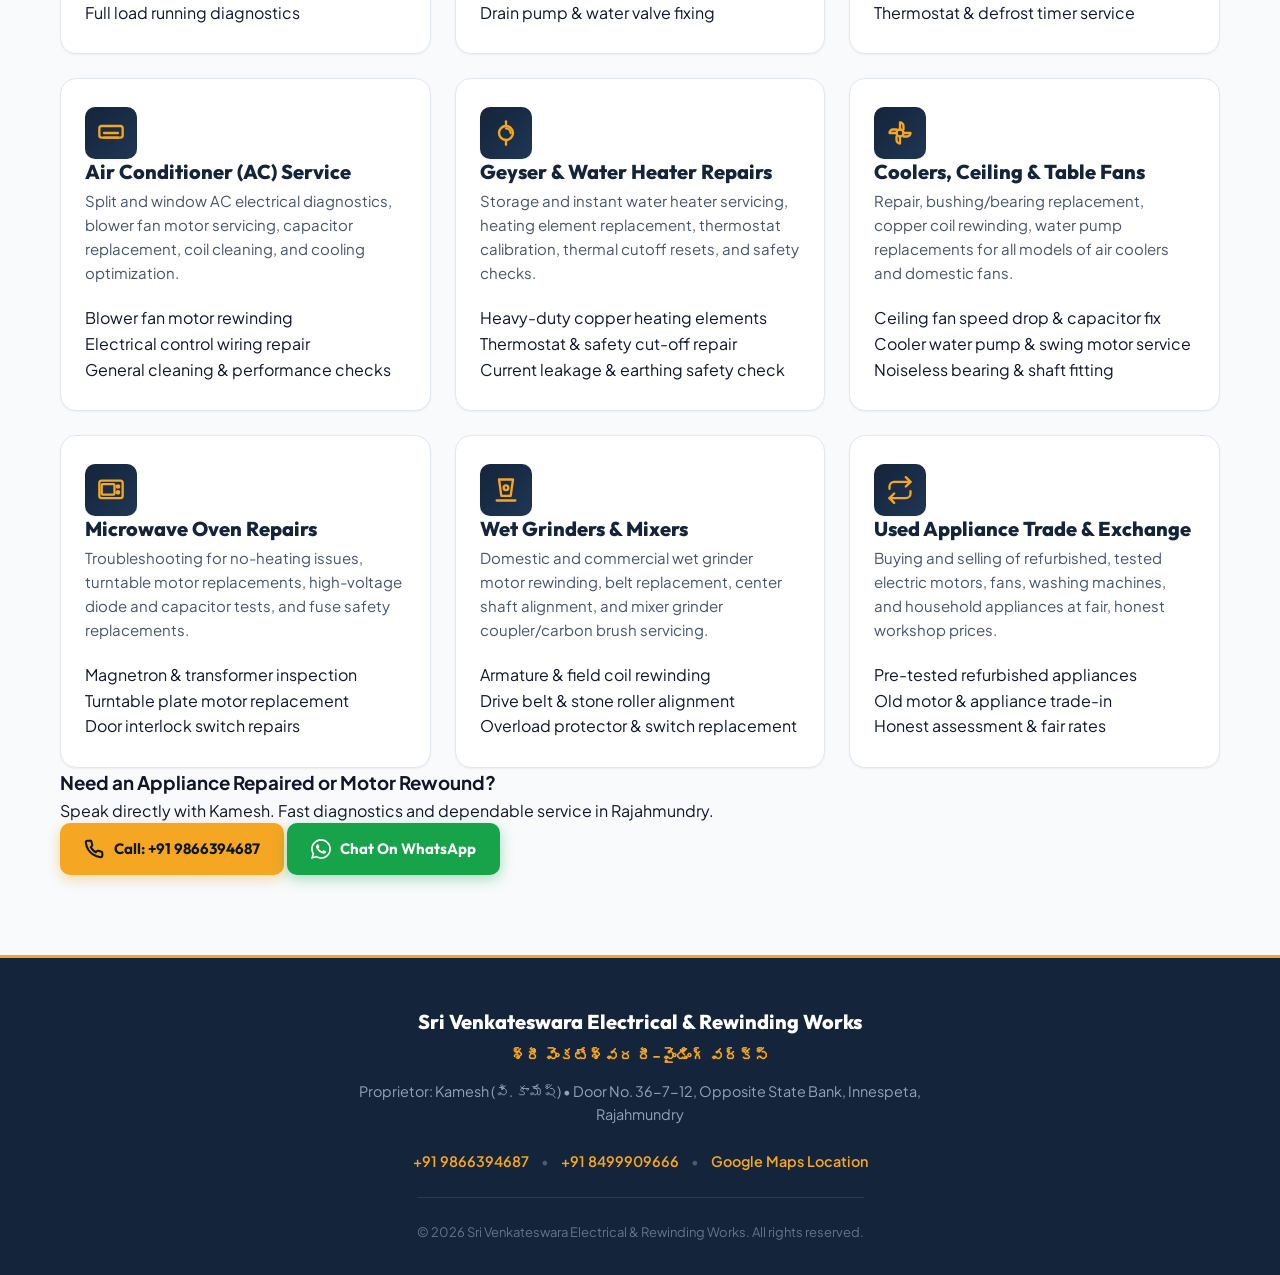
==== commit b9755edf: "feat: add English and Telugu bilingual support with prominent language switchers" ====
--- a/index.html
+++ b/index.html
@@ -27,10 +27,10 @@
   <link rel="apple-touch-icon" sizes="180x180" href="apple-touch-icon.png">
   <link rel="canonical" href="https://venkatesh-0007.github.io/SVER_works/">
 
-  <!-- Google Fonts Preconnect & Stylesheets -->
+  <!-- Google Fonts Preconnect & Stylesheets (Outfit, Plus Jakarta Sans, and Noto Sans Telugu) -->
   <link rel="preconnect" href="https://fonts.googleapis.com">
   <link rel="preconnect" href="https://fonts.gstatic.com" crossorigin>
-  <link href="https://fonts.googleapis.com/css2?family=Outfit:wght@500;600;700;800&family=Plus+Jakarta+Sans:wght@400;500;600;700&display=swap" rel="stylesheet">
+  <link href="https://fonts.googleapis.com/css2?family=Noto+Sans+Telugu:wght@400;500;600;700;800&family=Outfit:wght@500;600;700;800&family=Plus+Jakarta+Sans:wght@400;500;600;700&display=swap" rel="stylesheet">
 
   <!-- Core CSS -->
   <link rel="stylesheet" href="styles.css">
@@ -62,7 +62,7 @@
   }
   </script>
 </head>
-<body>
+<body class="lang-en">
 
   <!-- Accessible Skip to Main Link -->
   <a href="#main-content" class="skip-link">Skip to main content</a>
@@ -81,25 +81,37 @@
           </svg>
         </div>
         <div class="brand-text-block">
-          <span class="brand-name">Sri Venkateswara</span>
-          <span class="brand-tagline">Electrical &amp; Rewinding Works</span>
+          <span class="brand-name" data-i18n="brandName">Sri Venkateswara</span>
+          <span class="brand-tagline" data-i18n="brandTagline">Electrical &amp; Rewinding Works</span>
         </div>
       </a>
 
       <!-- Desktop Navigation Links: Bio, Details, Services -->
       <nav class="desktop-nav" aria-label="Main Navigation">
-        <a href="#bio" class="nav-link">Bio</a>
-        <a href="#details" class="nav-link">Contact &amp; Location</a>
-        <a href="#services" class="nav-link">Services</a>
+        <a href="#bio" class="nav-link" data-i18n="navBio">Bio</a>
+        <a href="#details" class="nav-link" data-i18n="navDetails">Contact &amp; Location</a>
+        <a href="#services" class="nav-link" data-i18n="navServices">Services</a>
       </nav>
 
-      <!-- Header Action & Mobile Menu Toggle -->
+      <!-- Header Actions: Language Switcher, Call Button, Mobile Menu Toggle -->
       <div class="header-actions">
+        <!-- Language Switcher in Header -->
+        <div class="header-lang-switch" role="group" aria-label="Language Selector">
+          <button type="button" class="lang-btn active" data-lang-choice="en" aria-pressed="true" title="Switch to English">
+            <span class="lang-badge">EN</span>
+            <span>English</span>
+          </button>
+          <button type="button" class="lang-btn" data-lang-choice="te" aria-pressed="false" title="తెలుగులోకి మార్చండి">
+            <span class="lang-badge">తె</span>
+            <span>తెలుగు</span>
+          </button>
+        </div>
+
         <a href="tel:+919866394687" class="header-call-btn" data-action="phone" aria-label="Call Kamesh at Sri Venkateswara Electrical">
           <svg width="18" height="18" viewBox="0 0 24 24" fill="none" stroke="currentColor" stroke-width="2.5" stroke-linecap="round" stroke-linejoin="round" aria-hidden="true">
             <path d="M22 16.92v3a2 2 0 0 1-2.18 2 19.79 19.79 0 0 1-8.63-3.07 19.5 19.5 0 0 1-6-6 19.79 19.79 0 0 1-3.07-8.67A2 2 0 0 1 4.11 2h3a2 2 0 0 1 2 1.72 12.84 12.84 0 0 0 .7 2.81 2 2 0 0 1-.45 2.11L8.09 9.91a16 16 0 0 0 6 6l1.27-1.27a2 2 0 0 1 2.11-.45 12.84 12.84 0 0 0 2.81.7A2 2 0 0 1 22 16.92z"/>
           </svg>
-          <span>Call: +91 9866394687</span>
+          <span data-i18n="headerCall">Call: +91 9866394687</span>
         </a>
 
         <!-- Mobile Drawer Toggle -->
@@ -114,17 +126,32 @@
 
   <!-- Mobile Dropdown Drawer -->
   <div class="mobile-drawer" id="mobileDrawer" aria-hidden="true">
+    <!-- Language Card inside Mobile Drawer -->
+    <div class="drawer-lang-card">
+      <div class="drawer-lang-header">
+        <span>🌐 Choose Language / భాష:</span>
+      </div>
+      <div class="drawer-lang-buttons">
+        <button type="button" class="drawer-lang-btn active" data-lang-choice="en">
+          <span>🇬🇧 English</span>
+        </button>
+        <button type="button" class="drawer-lang-btn" data-lang-choice="te">
+          <span>🇮🇳 తెలుగు</span>
+        </button>
+      </div>
+    </div>
+
     <nav class="mobile-nav-list" aria-label="Mobile Navigation">
       <a href="#bio" class="mobile-nav-link">
-        <span>Bio &amp; About Kamesh</span>
+        <span data-i18n="drawerBio">Bio &amp; About Kamesh</span>
         <svg width="18" height="18" viewBox="0 0 24 24" fill="none" stroke="currentColor" stroke-width="2.5" stroke-linecap="round" stroke-linejoin="round" aria-hidden="true"><polyline points="9 18 15 12 9 6"/></svg>
       </a>
       <a href="#details" class="mobile-nav-link">
-        <span>Phone, Location &amp; Card</span>
+        <span data-i18n="drawerDetails">Phone, Location &amp; Card</span>
         <svg width="18" height="18" viewBox="0 0 24 24" fill="none" stroke="currentColor" stroke-width="2.5" stroke-linecap="round" stroke-linejoin="round" aria-hidden="true"><polyline points="9 18 15 12 9 6"/></svg>
       </a>
       <a href="#services" class="mobile-nav-link">
-        <span>Services &amp; Repairs</span>
+        <span data-i18n="drawerServices">Services &amp; Repairs</span>
         <svg width="18" height="18" viewBox="0 0 24 24" fill="none" stroke="currentColor" stroke-width="2.5" stroke-linecap="round" stroke-linejoin="round" aria-hidden="true"><polyline points="9 18 15 12 9 6"/></svg>
       </a>
     </nav>
@@ -133,13 +160,13 @@
         <svg width="18" height="18" viewBox="0 0 24 24" fill="none" stroke="currentColor" stroke-width="2.5" stroke-linecap="round" stroke-linejoin="round" aria-hidden="true">
           <path d="M22 16.92v3a2 2 0 0 1-2.18 2 19.79 19.79 0 0 1-8.63-3.07 19.5 19.5 0 0 1-6-6 19.79 19.79 0 0 1-3.07-8.67A2 2 0 0 1 4.11 2h3a2 2 0 0 1 2 1.72 12.84 12.84 0 0 0 .7 2.81 2 2 0 0 1-.45 2.11L8.09 9.91a16 16 0 0 0 6 6l1.27-1.27a2 2 0 0 1 2.11-.45 12.84 12.84 0 0 0 2.81.7A2 2 0 0 1 22 16.92z"/>
         </svg>
-        Call Now: +91 9866394687
+        <span data-i18n="drawerCallBtn">Call Now: +91 9866394687</span>
       </a>
       <a href="https://wa.me/919866394687" target="_blank" rel="noopener noreferrer" class="btn btn-whatsapp" data-action="whatsapp">
         <svg width="18" height="18" viewBox="0 0 24 24" fill="currentColor" aria-hidden="true">
           <path d="M.057 24l1.687-6.163c-1.041-1.804-1.588-3.849-1.587-5.946.003-6.556 5.338-11.891 11.893-11.891 3.181.001 6.167 1.24 8.413 3.488 2.245 2.248 3.481 5.236 3.48 8.414-.003 6.557-5.338 11.892-11.893 11.892-1.99-.001-3.951-.5-5.688-1.448l-6.305 1.654zm6.597-3.807c1.676.995 3.276 1.591 5.392 1.592 5.448 0 9.886-4.434 9.889-9.885.002-5.462-4.415-9.89-9.881-9.892-5.452 0-9.887 4.434-9.889 9.884-.001 2.225.651 3.891 1.746 5.634l-.999 3.648 3.742-.981zm11.387-5.464c-.074-.124-.272-.198-.57-.347-.297-.149-1.758-.868-2.031-.967-.272-.099-.47-.149-.669.149-.198.297-.768.967-.941 1.165-.173.198-.347.223-.644.074-.297-.149-1.255-.462-2.39-1.475-.883-.788-1.48-1.761-1.653-2.059-.173-.297-.018-.458.13-.606.134-.133.297-.347.446-.521.151-.172.2-.296.3-.495.099-.198.05-.372-.025-.521-.075-.148-.669-1.611-.916-2.206-.242-.579-.487-.501-.669-.51l-.57-.01c-.198 0-.52.074-.792.372s-1.04 1.016-1.04 2.479 1.065 2.876 1.213 3.074c.149.198 2.095 3.2 5.076 4.487.709.306 1.263.489 1.694.626.712.226 1.36.194 1.872.118.571-.085 1.758-.719 2.006-1.413.248-.695.248-1.29.173-1.414z"/>
         </svg>
-        WhatsApp Conversation
+        <span data-i18n="drawerWaBtn">WhatsApp Conversation</span>
       </a>
     </div>
   </div>
@@ -151,6 +178,23 @@
     <section class="hero-section" id="bio">
       <div class="hero-pattern" aria-hidden="true"></div>
       <div class="container hero-grid">
+
+        <!-- Top Language Switch Bar at Beginning of Page Content -->
+        <div class="hero-lang-bar" style="grid-column: 1 / -1;">
+          <span class="hero-lang-hint">
+            <span class="hero-lang-globe" aria-hidden="true">🌐</span>
+            <span data-i18n="langHint">Choose Language / భాషను ఎంచుకోండి:</span>
+          </span>
+          <div class="hero-lang-choices" role="radiogroup" aria-label="Select Language">
+            <button type="button" class="hero-lang-choice active" data-lang-choice="en" role="radio" aria-checked="true">
+              English
+            </button>
+            <button type="button" class="hero-lang-choice" data-lang-choice="te" role="radio" aria-checked="false">
+              తెలుగు
+            </button>
+          </div>
+        </div>
+
         <!-- Hero Owner Photo Spotlight Frame (Appears FIRST before introduction) -->
         <div class="hero-image-col">
           <div class="hero-owner-frame">
@@ -162,8 +206,8 @@
               
               <div class="hero-owner-badge">
                 <div class="hero-owner-info">
-                  <span class="hero-owner-title">Kamesh</span>
-                  <span class="hero-owner-role">Proprietor &amp; Master Technician</span>
+                  <span class="hero-owner-title" data-i18n="ownerName">Kamesh</span>
+                  <span class="hero-owner-role" data-i18n="ownerRole">Proprietor &amp; Master Technician</span>
                 </div>
                 <div class="verified-icon-badge" title="Verified Workshop Proprietor" aria-hidden="true">✓</div>
               </div>
@@ -175,25 +219,24 @@
         <div class="hero-content">
           <div class="hero-badge-pill">
             <span class="pulse-dot" aria-hidden="true"></span>
-            <span>Verified Local Workshop • Innespeta, Rajahmundry</span>
+            <span data-i18n="verifiedBadge">Verified Local Workshop • Innespeta, Rajahmundry</span>
           </div>
 
           <h1 class="hero-title">
-            Sri Venkateswara <span class="hero-title-highlight">Electrical &amp; Rewinding Works</span>
+            <span data-i18n="heroTitlePrefix">Sri Venkateswara</span> <span class="hero-title-highlight" data-i18n="heroTitleHighlight">Electrical &amp; Rewinding Works</span>
           </h1>
 
-          <div class="hero-telugu-banner" lang="te">
+          <div class="hero-telugu-banner" lang="te" data-i18n="heroTeluguBanner">
             శ్రీ వెంకటేశ్వర రీ-వైండింగ్ వర్క్స్
           </div>
 
           <div class="hero-owner-tag">
-            <span>Proprietor &amp; Master Technician:</span>
-            <strong>Kamesh</strong>
-            <span class="hero-owner-telugu">(వి. కామేష్)</span>
-          </div>
-
-          <p class="hero-description">
-            Dedicated electrical appliance servicing and precision motor rewinding workshop located in Innespeta, Rajahmundry. Managed directly by <strong>Kamesh</strong> with extensive hands-on expertise in rewinding electric motors, repairing washing machines, refrigerators, air conditioners, water heaters, and home appliances. Customers deal directly with Kamesh—guaranteeing genuine diagnosis, transparent pricing, and dependable repairs.
+            <span data-i18n="proprietorLabel">Proprietor &amp; Master Technician:</span>
+            <strong data-i18n="proprietorName">Kamesh (వి. కామేష్)</strong>
+          </div>
+
+          <p class="hero-description" data-i18n="bioDescription">
+            Dedicated electrical appliance servicing and precision motor rewinding workshop located in Innespeta, Rajahmundry. Managed directly by Kamesh with extensive hands-on expertise in rewinding electric motors, repairing washing machines, refrigerators, air conditioners, water heaters, and home appliances. Customers deal directly with Kamesh—guaranteeing genuine diagnosis, transparent pricing, and dependable repairs.
           </p>
 
           <div class="hero-cta-group">
@@ -201,36 +244,36 @@
               <svg viewBox="0 0 24 24" fill="none" stroke="currentColor" stroke-width="2.5" stroke-linecap="round" stroke-linejoin="round" aria-hidden="true">
                 <path d="M22 16.92v3a2 2 0 0 1-2.18 2 19.79 19.79 0 0 1-8.63-3.07 19.5 19.5 0 0 1-6-6 19.79 19.79 0 0 1-3.07-8.67A2 2 0 0 1 4.11 2h3a2 2 0 0 1 2 1.72 12.84 12.84 0 0 0 .7 2.81 2 2 0 0 1-.45 2.11L8.09 9.91a16 16 0 0 0 6 6l1.27-1.27a2 2 0 0 1 2.11-.45 12.84 12.84 0 0 0 2.81.7A2 2 0 0 1 22 16.92z"/>
               </svg>
-              <span>Call: +91 9866394687</span>
+              <span data-i18n="heroCallBtn">Call: +91 9866394687</span>
             </a>
 
             <a href="https://wa.me/919866394687" target="_blank" rel="noopener noreferrer" class="btn btn-whatsapp" data-action="whatsapp" aria-label="Send WhatsApp message to Kamesh">
               <svg viewBox="0 0 24 24" fill="currentColor" aria-hidden="true">
                 <path d="M.057 24l1.687-6.163c-1.041-1.804-1.588-3.849-1.587-5.946.003-6.556 5.338-11.891 11.893-11.891 3.181.001 6.167 1.24 8.413 3.488 2.245 2.248 3.481 5.236 3.48 8.414-.003 6.557-5.338 11.892-11.893 11.892-1.99-.001-3.951-.5-5.688-1.448l-6.305 1.654zm6.597-3.807c1.676.995 3.276 1.591 5.392 1.592 5.448 0 9.886-4.434 9.889-9.885.002-5.462-4.415-9.89-9.881-9.892-5.452 0-9.887 4.434-9.889 9.884-.001 2.225.651 3.891 1.746 5.634l-.999 3.648 3.742-.981zm11.387-5.464c-.074-.124-.272-.198-.57-.347-.297-.149-1.758-.868-2.031-.967-.272-.099-.47-.149-.669.149-.198.297-.768.967-.941 1.165-.173.198-.347.223-.644.074-.297-.149-1.255-.462-2.39-1.475-.883-.788-1.48-1.761-1.653-2.059-.173-.297-.018-.458.13-.606.134-.133.297-.347.446-.521.151-.172.2-.296.3-.495.099-.198.05-.372-.025-.521-.075-.148-.669-1.611-.916-2.206-.242-.579-.487-.501-.669-.51l-.57-.01c-.198 0-.52.074-.792.372s-1.04 1.016-1.04 2.479 1.065 2.876 1.213 3.074c.149.198 2.095 3.2 5.076 4.487.709.306 1.263.489 1.694.626.712.226 1.36.194 1.872.118.571-.085 1.758-.719 2.006-1.413.248-.695.248-1.29.173-1.414z"/>
               </svg>
-              <span>WhatsApp Us</span>
+              <span data-i18n="heroWaBtn">WhatsApp Us</span>
             </a>
 
             <a href="#services" class="btn btn-secondary-outline">
               <svg viewBox="0 0 24 24" fill="none" stroke="currentColor" stroke-width="2.5" stroke-linecap="round" stroke-linejoin="round" aria-hidden="true">
                 <path d="M14.7 6.3a1 1 0 0 0 0 1.4l1.6 1.6a1 1 0 0 0 1.4 0l3.77-3.77a6 6 0 0 1-7.94 7.94l-6.91 6.91a2.12 2.12 0 0 1-3-3l6.91-6.91a6 6 0 0 1 7.94-7.94l-3.76 3.76z"/>
               </svg>
-              <span>View Services</span>
+              <span data-i18n="heroServicesBtn">View Services</span>
             </a>
           </div>
 
           <div class="hero-badges-row">
             <div class="hero-mini-badge">
               <svg viewBox="0 0 24 24" fill="currentColor" aria-hidden="true"><path d="M12 2C6.48 2 2 6.48 2 12s4.48 10 10 10 10-4.48 10-10S17.52 2 12 2zm-2 15l-5-5 1.41-1.41L10 14.17l7.59-7.59L19 8l-9 9z"/></svg>
-              <span>Motor Rewinding Specialist</span>
+              <span data-i18n="miniBadge1">Motor Rewinding Specialist</span>
             </div>
             <div class="hero-mini-badge">
               <svg viewBox="0 0 24 24" fill="currentColor" aria-hidden="true"><path d="M12 2C6.48 2 2 6.48 2 12s4.48 10 10 10 10-4.48 10-10S17.52 2 12 2zm-2 15l-5-5 1.41-1.41L10 14.17l7.59-7.59L19 8l-9 9z"/></svg>
-              <span>All Home Appliances Serviced</span>
+              <span data-i18n="miniBadge2">All Home Appliances Serviced</span>
             </div>
             <div class="hero-mini-badge">
               <svg viewBox="0 0 24 24" fill="currentColor" aria-hidden="true"><path d="M12 2C6.48 2 2 6.48 2 12s4.48 10 10 10 10-4.48 10-10S17.52 2 12 2zm-2 15l-5-5 1.41-1.41L10 14.17l7.59-7.59L19 8l-9 9z"/></svg>
-              <span>Opp. State Bank, Innespeta</span>
+              <span data-i18n="miniBadge3">Opp. State Bank, Innespeta</span>
             </div>
           </div>
         </div>
@@ -243,9 +286,9 @@
     <section class="visiting-card-section section-padding" id="details">
       <div class="container">
         <div class="section-header">
-          <span class="section-badge">Contact &amp; Location</span>
-          <h2 class="section-title">Phone Numbers, Location &amp; Visiting Card</h2>
-          <p class="section-subtitle">
+          <span class="section-badge" data-i18n="detailsBadge">Contact &amp; Location</span>
+          <h2 class="section-title" data-i18n="detailsTitle">Phone Numbers, Location &amp; Visiting Card</h2>
+          <p class="section-subtitle" data-i18n="detailsSubtitle">
             Call Kamesh directly, start a WhatsApp chat, get turn-by-turn Google Maps directions, or save the contact file to your mobile phone.
           </p>
         </div>
@@ -256,9 +299,9 @@
             <div class="card-header-ribbon">
               <div class="card-header-content">
                 <div class="card-title-group">
-                  <h3>Sri Venkateswara Electrical &amp; Rewinding Works</h3>
-                  <span class="card-telugu-name" lang="te">శ్రీ వెంకటేశ్వర రీ-వైండింగ్ వర్క్స్</span>
-                  <span class="card-category-badge">Electrical Appliance Services</span>
+                  <h3 data-i18n="brandName">Sri Venkateswara Electrical &amp; Rewinding Works</h3>
+                  <span class="card-telugu-name" lang="te" data-i18n="heroTeluguBanner">శ్రీ వెంకటేశ్వర రీ-వైండింగ్ వర్క్స్</span>
+                  <span class="card-category-badge" data-i18n="cardCategory">Electrical Appliance Services</span>
                 </div>
                 <div class="card-emblem-small" aria-hidden="true">
                   <svg width="24" height="24" viewBox="0 0 24 24" fill="currentColor">
@@ -276,8 +319,8 @@
                   <img src="public/images/owner.webp" alt="Kamesh" width="72" height="72" loading="lazy" data-fallback="public/images/owner.png">
                 </div>
                 <div class="card-person-info">
-                  <h4>Kamesh</h4>
-                  <span class="card-person-role">Proprietor &amp; Lead Technician</span>
+                  <h4 data-i18n="ownerName">Kamesh</h4>
+                  <span class="card-person-role" data-i18n="cardRole">Proprietor &amp; Lead Technician</span>
                   <span class="card-person-telugu" lang="te">వి. కామేష్</span>
                 </div>
               </div>
@@ -291,9 +334,9 @@
                     </svg>
                   </div>
                   <div class="card-contact-data">
-                    <span class="card-contact-label">Primary Mobile &amp; WhatsApp</span>
+                    <span class="card-contact-label" data-i18n="cardPhoneLabel1">Primary Mobile &amp; WhatsApp</span>
                     <a href="tel:+919866394687" class="card-contact-value" data-action="phone">+91 9866394687</a>
-                    <span class="card-contact-sub">Available for repairs &amp; inquiries</span>
+                    <span class="card-contact-sub" data-i18n="cardPhoneSub1">Available for repairs &amp; inquiries</span>
                   </div>
                 </div>
 
@@ -304,9 +347,9 @@
                     </svg>
                   </div>
                   <div class="card-contact-data">
-                    <span class="card-contact-label">Alternative Phone (Visiting Card)</span>
+                    <span class="card-contact-label" data-i18n="cardPhoneLabel2">Alternative Phone (Visiting Card)</span>
                     <a href="tel:+918499909666" class="card-contact-value">+91 8499909666</a>
-                    <span class="card-contact-sub">Workshop direct line</span>
+                    <span class="card-contact-sub" data-i18n="cardPhoneSub2">Workshop direct line</span>
                   </div>
                 </div>
 
@@ -318,8 +361,8 @@
                     </svg>
                   </div>
                   <div class="card-contact-data">
-                    <span class="card-contact-label">Workshop Address &amp; Location</span>
-                    <span class="card-contact-value">D.No. 36-7-12, Innespeta, Opposite State Bank, Rajahmundry</span>
+                    <span class="card-contact-label" data-i18n="cardAddrLabel">Workshop Address &amp; Location</span>
+                    <span class="card-contact-value" data-i18n="cardAddrValue">Door No. 36-7-12, Innespeta, Opposite State Bank, Rajahmundry</span>
                     <span class="card-contact-sub" lang="te">డోర్ నెం. 36-7-12, ఇన్నాపేట, స్టేట్ బ్యాంక్ ఎదురుగా, రాజమండ్రి</span>
                   </div>
                 </div>
@@ -331,21 +374,21 @@
                   <svg viewBox="0 0 24 24" fill="none" stroke="currentColor" stroke-width="2.5" stroke-linecap="round" stroke-linejoin="round" aria-hidden="true">
                     <path d="M22 16.92v3a2 2 0 0 1-2.18 2 19.79 19.79 0 0 1-8.63-3.07 19.5 19.5 0 0 1-6-6 19.79 19.79 0 0 1-3.07-8.67A2 2 0 0 1 4.11 2h3a2 2 0 0 1 2 1.72 12.84 12.84 0 0 0 .7 2.81 2 2 0 0 1-.45 2.11L8.09 9.91a16 16 0 0 0 6 6l1.27-1.27a2 2 0 0 1 2.11-.45 12.84 12.84 0 0 0 2.81.7A2 2 0 0 1 22 16.92z"/>
                   </svg>
-                  <span>Call Now</span>
+                  <span data-i18n="cardBtnCall">Call Now</span>
                 </a>
 
                 <a href="https://wa.me/919866394687" target="_blank" rel="noopener noreferrer" class="card-btn btn-wa" data-action="whatsapp" aria-label="Open WhatsApp conversation with Kamesh">
                   <svg viewBox="0 0 24 24" fill="currentColor" aria-hidden="true">
                     <path d="M.057 24l1.687-6.163c-1.041-1.804-1.588-3.849-1.587-5.946.003-6.556 5.338-11.891 11.893-11.891 3.181.001 6.167 1.24 8.413 3.488 2.245 2.248 3.481 5.236 3.48 8.414-.003 6.557-5.338 11.892-11.893 11.892-1.99-.001-3.951-.5-5.688-1.448l-6.305 1.654zm6.597-3.807c1.676.995 3.276 1.591 5.392 1.592 5.448 0 9.886-4.434 9.889-9.885.002-5.462-4.415-9.89-9.881-9.892-5.452 0-9.887 4.434-9.889 9.884-.001 2.225.651 3.891 1.746 5.634l-.999 3.648 3.742-.981zm11.387-5.464c-.074-.124-.272-.198-.57-.347-.297-.149-1.758-.868-2.031-.967-.272-.099-.47-.149-.669.149-.198.297-.768.967-.941 1.165-.173.198-.347.223-.644.074-.297-.149-1.255-.462-2.39-1.475-.883-.788-1.48-1.761-1.653-2.059-.173-.297-.018-.458.13-.606.134-.133.297-.347.446-.521.151-.172.2-.296.3-.495.099-.198.05-.372-.025-.521-.075-.148-.669-1.611-.916-2.206-.242-.579-.487-.501-.669-.51l-.57-.01c-.198 0-.52.074-.792.372s-1.04 1.016-1.04 2.479 1.065 2.876 1.213 3.074c.149.198 2.095 3.2 5.076 4.487.709.306 1.263.489 1.694.626.712.226 1.36.194 1.872.118.571-.085 1.758-.719 2.006-1.413.248-.695.248-1.29.173-1.414z"/>
                   </svg>
-                  <span>WhatsApp</span>
+                  <span data-i18n="cardBtnWa">WhatsApp</span>
                 </a>
 
                 <a href="https://maps.app.goo.gl/VTHYkzrRNHAbTTAW9" target="_blank" rel="noopener noreferrer" class="card-btn btn-map" data-action="directions" aria-label="Open workshop location in Google Maps">
                   <svg viewBox="0 0 24 24" fill="none" stroke="currentColor" stroke-width="2.5" stroke-linecap="round" stroke-linejoin="round" aria-hidden="true">
                     <polygon points="3 11 22 2 13 21 11 13 3 11"/>
                   </svg>
-                  <span>Directions</span>
+                  <span data-i18n="cardBtnDirections">Directions</span>
                 </a>
 
                 <button type="button" class="card-btn btn-vcf js-download-vcf" aria-label="Save Kamesh's contact to phone as vCard">
@@ -354,14 +397,14 @@
                     <polyline points="7 10 12 15 17 10"/>
                     <line x1="12" y1="15" x2="12" y2="3"/>
                   </svg>
-                  <span>Save Contact</span>
+                  <span data-i18n="cardBtnSave">Save Contact</span>
                 </button>
               </div>
 
               <!-- Physical Card View Component -->
               <div class="visiting-card-physical-preview">
                 <div class="card-preview-header">
-                  <h5>Official Physical Visiting Card</h5>
+                  <h5 data-i18n="cardPhysicalHeader">Official Physical Visiting Card</h5>
                   <button type="button" class="preview-expand-btn js-open-card-modal" aria-label="Enlarge visiting card image">
                     <svg width="14" height="14" viewBox="0 0 24 24" fill="none" stroke="currentColor" stroke-width="2.5" stroke-linecap="round" stroke-linejoin="round" aria-hidden="true">
                       <polyline points="15 3 21 3 21 9"/>
@@ -369,7 +412,7 @@
                       <line x1="21" y1="3" x2="14" y2="10"/>
                       <line x1="3" y1="21" x2="10" y2="14"/>
                     </svg>
-                    <span>View Larger</span>
+                    <span data-i18n="cardViewLarger">View Larger</span>
                   </button>
                 </div>
 
@@ -380,7 +423,7 @@
                   </picture>
                   <div class="figure-overlay-hint" aria-hidden="true">
                     <svg width="14" height="14" viewBox="0 0 24 24" fill="none" stroke="currentColor" stroke-width="2.5" stroke-linecap="round" stroke-linejoin="round"><circle cx="11" cy="11" r="8"/><line x1="21" y1="21" x2="16.65" y2="16.65"/><line x1="11" y1="8" x2="11" y2="14"/><line x1="8" y1="11" x2="14" y2="11"/></svg>
-                    <span>Tap to zoom</span>
+                    <span data-i18n="cardZoomHint">Tap to zoom</span>
                   </div>
                 </figure>
               </div>
@@ -396,9 +439,9 @@
     <section class="services-section section-padding" id="services">
       <div class="container">
         <div class="section-header">
-          <span class="section-badge">Verified Offerings</span>
-          <h2 class="section-title">Electrical Appliance &amp; Rewinding Services</h2>
-          <p class="section-subtitle">
+          <span class="section-badge" data-i18n="servicesBadge">Verified Offerings</span>
+          <h2 class="section-title" data-i18n="servicesTitle">Electrical Appliance &amp; Rewinding Services</h2>
+          <p class="section-subtitle" data-i18n="servicesSubtitle">
             Expert diagnostics, motor rewinding, and appliance repairs performed directly at our Innespeta workshop in Rajahmundry.
           </p>
         </div>
@@ -416,15 +459,14 @@
               </svg>
             </div>
             <div class="service-content">
-              <span class="service-telugu" lang="te">మోటార్ రీవైండింగ్</span>
-              <h3 class="service-title">Motor Rewinding &amp; Coil Works</h3>
-              <p class="service-desc">
+              <h3 class="service-title" data-i18n="service1Title">Motor Rewinding &amp; Coil Works</h3>
+              <p class="service-desc" data-i18n="service1Desc">
                 Precision copper coil rewinding, insulation replacement, and bench testing for single-phase &amp; three-phase motors, submersible pumps, and fan motors.
               </p>
               <ul class="service-feature-list">
-                <li>High-grade copper winding wire</li>
-                <li>Slot insulation &amp; varnish baking</li>
-                <li>Full load running diagnostics</li>
+                <li data-i18n="service1F1">High-grade copper winding wire</li>
+                <li data-i18n="service1F2">Slot insulation &amp; varnish baking</li>
+                <li data-i18n="service1F3">Full load running diagnostics</li>
               </ul>
             </div>
           </article>
@@ -440,15 +482,14 @@
               </svg>
             </div>
             <div class="service-content">
-              <span class="service-telugu" lang="te">వాషింగ్ మెషిన్ సర్వీస్</span>
-              <h3 class="service-title">Washing Machine Service &amp; Repair</h3>
-              <p class="service-desc">
+              <h3 class="service-title" data-i18n="service2Title">Washing Machine Service &amp; Repair</h3>
+              <p class="service-desc" data-i18n="service2Desc">
                 Comprehensive repair for semi-automatic and fully-automatic machines, including spin/wash motor replacement, drum bearing noise, drainage, and timer issues.
               </p>
               <ul class="service-feature-list">
-                <li>Motor rewinding &amp; replacement</li>
-                <li>Gearbox &amp; pulsator repairs</li>
-                <li>Drain pump &amp; water valve fixing</li>
+                <li data-i18n="service2F1">Motor rewinding &amp; replacement</li>
+                <li data-i18n="service2F2">Gearbox &amp; pulsator repairs</li>
+                <li data-i18n="service2F3">Drain pump &amp; water valve fixing</li>
               </ul>
             </div>
           </article>
@@ -464,15 +505,14 @@
               </svg>
             </div>
             <div class="service-content">
-              <span class="service-telugu" lang="te">ఫ్రిజ్ సర్వీస్ &amp; గ్యాస్ చార్జింగ్</span>
-              <h3 class="service-title">Refrigerator / Fridge Repairs</h3>
-              <p class="service-desc">
+              <h3 class="service-title" data-i18n="service3Title">Refrigerator / Fridge Repairs</h3>
+              <p class="service-desc" data-i18n="service3Desc">
                 Single and double-door refrigerator servicing, compressor wiring, thermostat diagnostics, cooling coil leakage repairs, and gas replenishment.
               </p>
               <ul class="service-feature-list">
-                <li>Cooling troubleshooting &amp; gas charging</li>
-                <li>Compressor relay &amp; capacitor check</li>
-                <li>Thermostat &amp; defrost timer service</li>
+                <li data-i18n="service3F1">Cooling troubleshooting &amp; gas charging</li>
+                <li data-i18n="service3F2">Compressor relay &amp; capacitor check</li>
+                <li data-i18n="service3F3">Thermostat &amp; defrost timer service</li>
               </ul>
             </div>
           </article>
@@ -487,15 +527,14 @@
               </svg>
             </div>
             <div class="service-content">
-              <span class="service-telugu" lang="te">ఏసీ సర్వీసింగ్ &amp; రిపేర్</span>
-              <h3 class="service-title">Air Conditioner (AC) Service</h3>
-              <p class="service-desc">
+              <h3 class="service-title" data-i18n="service4Title">Air Conditioner (AC) Service</h3>
+              <p class="service-desc" data-i18n="service4Desc">
                 Split and window AC electrical diagnostics, blower fan motor servicing, capacitor replacement, coil cleaning, and cooling optimization.
               </p>
               <ul class="service-feature-list">
-                <li>Blower fan motor rewinding</li>
-                <li>Electrical control wiring repair</li>
-                <li>General cleaning &amp; performance checks</li>
+                <li data-i18n="service4F1">Blower fan motor rewinding</li>
+                <li data-i18n="service4F2">Electrical control wiring repair</li>
+                <li data-i18n="service4F3">General cleaning &amp; performance checks</li>
               </ul>
             </div>
           </article>
@@ -511,15 +550,14 @@
               </svg>
             </div>
             <div class="service-content">
-              <span class="service-telugu" lang="te">గీజర్ సర్వీస్</span>
-              <h3 class="service-title">Geyser &amp; Water Heater Repairs</h3>
-              <p class="service-desc">
+              <h3 class="service-title" data-i18n="service5Title">Geyser &amp; Water Heater Repairs</h3>
+              <p class="service-desc" data-i18n="service5Desc">
                 Storage and instant water heater servicing, heating element replacement, thermostat calibration, thermal cutoff resets, and safety checks.
               </p>
               <ul class="service-feature-list">
-                <li>Heavy-duty copper heating elements</li>
-                <li>Thermostat &amp; safety cut-off repair</li>
-                <li>Current leakage &amp; earthing safety check</li>
+                <li data-i18n="service5F1">Heavy-duty copper heating elements</li>
+                <li data-i18n="service5F2">Thermostat &amp; safety cut-off repair</li>
+                <li data-i18n="service5F3">Current leakage &amp; earthing safety check</li>
               </ul>
             </div>
           </article>
@@ -536,15 +574,14 @@
               </svg>
             </div>
             <div class="service-content">
-              <span class="service-telugu" lang="te">కూలర్లు మరియు ఫ్యాన్లు</span>
-              <h3 class="service-title">Coolers, Ceiling &amp; Table Fans</h3>
-              <p class="service-desc">
+              <h3 class="service-title" data-i18n="service6Title">Coolers, Ceiling &amp; Table Fans</h3>
+              <p class="service-desc" data-i18n="service6Desc">
                 Repair, bushing/bearing replacement, copper coil rewinding, water pump replacements for all models of air coolers and domestic fans.
               </p>
               <ul class="service-feature-list">
-                <li>Ceiling fan speed drop &amp; capacitor fix</li>
-                <li>Cooler water pump &amp; swing motor service</li>
-                <li>Noiseless bearing &amp; shaft fitting</li>
+                <li data-i18n="service6F1">Ceiling fan speed drop &amp; capacitor fix</li>
+                <li data-i18n="service6F2">Cooler water pump &amp; swing motor service</li>
+                <li data-i18n="service6F3">Noiseless bearing &amp; shaft fitting</li>
               </ul>
             </div>
           </article>
@@ -560,15 +597,14 @@
               </svg>
             </div>
             <div class="service-content">
-              <span class="service-telugu" lang="te">మైక్రోవేవ్ ఒవెన్ సర్వీస్</span>
-              <h3 class="service-title">Microwave Oven Repairs</h3>
-              <p class="service-desc">
+              <h3 class="service-title" data-i18n="service7Title">Microwave Oven Repairs</h3>
+              <p class="service-desc" data-i18n="service7Desc">
                 Troubleshooting for no-heating issues, turntable motor replacements, high-voltage diode and capacitor tests, and fuse safety replacements.
               </p>
               <ul class="service-feature-list">
-                <li>Magnetron &amp; transformer inspection</li>
-                <li>Turntable plate motor replacement</li>
-                <li>Door interlock switch repairs</li>
+                <li data-i18n="service7F1">Magnetron &amp; transformer inspection</li>
+                <li data-i18n="service7F2">Turntable plate motor replacement</li>
+                <li data-i18n="service7F3">Door interlock switch repairs</li>
               </ul>
             </div>
           </article>
@@ -583,15 +619,14 @@
               </svg>
             </div>
             <div class="service-content">
-              <span class="service-telugu" lang="te">గ్రైండర్ &amp; మిక్సీ సర్వీస్</span>
-              <h3 class="service-title">Wet Grinders &amp; Mixers</h3>
-              <p class="service-desc">
+              <h3 class="service-title" data-i18n="service8Title">Wet Grinders &amp; Mixers</h3>
+              <p class="service-desc" data-i18n="service8Desc">
                 Domestic and commercial wet grinder motor rewinding, belt replacement, center shaft alignment, and mixer grinder coupler/carbon brush servicing.
               </p>
               <ul class="service-feature-list">
-                <li>Armature &amp; field coil rewinding</li>
-                <li>Drive belt &amp; stone roller alignment</li>
-                <li>Overload protector &amp; switch replacement</li>
+                <li data-i18n="service8F1">Armature &amp; field coil rewinding</li>
+                <li data-i18n="service8F2">Drive belt &amp; stone roller alignment</li>
+                <li data-i18n="service8F3">Overload protector &amp; switch replacement</li>
               </ul>
             </div>
           </article>
@@ -607,15 +642,14 @@
               </svg>
             </div>
             <div class="service-content">
-              <span class="service-telugu" lang="te">పాత వస్తువులు కొనడం / అమ్మడం</span>
-              <h3 class="service-title">Used Appliance Trade &amp; Exchange</h3>
-              <p class="service-desc">
+              <h3 class="service-title" data-i18n="service9Title">Used Appliance Trade &amp; Exchange</h3>
+              <p class="service-desc" data-i18n="service9Desc">
                 Buying and selling of refurbished, tested electric motors, fans, washing machines, and household appliances at fair, honest workshop prices.
               </p>
               <ul class="service-feature-list">
-                <li>Pre-tested refurbished appliances</li>
-                <li>Old motor &amp; appliance trade-in</li>
-                <li>Honest assessment &amp; fair rates</li>
+                <li data-i18n="service9F1">Pre-tested refurbished appliances</li>
+                <li data-i18n="service9F2">Old motor &amp; appliance trade-in</li>
+                <li data-i18n="service9F3">Honest assessment &amp; fair rates</li>
               </ul>
             </div>
           </article>
@@ -624,21 +658,21 @@
         <!-- Direct CTA at Bottom of Services -->
         <div class="services-cta-banner">
           <div class="services-cta-content">
-            <h3>Need an Appliance Repaired or Motor Rewound?</h3>
-            <p>Speak directly with Kamesh. Fast diagnostics and dependable service in Rajahmundry.</p>
+            <h3 data-i18n="servicesCtaTitle">Need an Appliance Repaired or Motor Rewound?</h3>
+            <p data-i18n="servicesCtaDesc">Speak directly with Kamesh. Fast diagnostics and dependable service in Rajahmundry.</p>
           </div>
           <div class="services-cta-buttons">
             <a href="tel:+919866394687" class="btn btn-primary-phone" data-action="phone">
               <svg width="18" height="18" viewBox="0 0 24 24" fill="none" stroke="currentColor" stroke-width="2.5" stroke-linecap="round" stroke-linejoin="round" aria-hidden="true">
                 <path d="M22 16.92v3a2 2 0 0 1-2.18 2 19.79 19.79 0 0 1-8.63-3.07 19.5 19.5 0 0 1-6-6 19.79 19.79 0 0 1-3.07-8.67A2 2 0 0 1 4.11 2h3a2 2 0 0 1 2 1.72 12.84 12.84 0 0 0 .7 2.81 2 2 0 0 1-.45 2.11L8.09 9.91a16 16 0 0 0 6 6l1.27-1.27a2 2 0 0 1 2.11-.45 12.84 12.84 0 0 0 2.81.7A2 2 0 0 1 22 16.92z"/>
               </svg>
-              Call: +91 9866394687
+              <span data-i18n="servicesCtaCall">Call: +91 9866394687</span>
             </a>
             <a href="https://wa.me/919866394687" target="_blank" rel="noopener noreferrer" class="btn btn-whatsapp" data-action="whatsapp">
               <svg width="18" height="18" viewBox="0 0 24 24" fill="currentColor" aria-hidden="true">
                 <path d="M.057 24l1.687-6.163c-1.041-1.804-1.588-3.849-1.587-5.946.003-6.556 5.338-11.891 11.893-11.891 3.181.001 6.167 1.24 8.413 3.488 2.245 2.248 3.481 5.236 3.48 8.414-.003 6.557-5.338 11.892-11.893 11.892-1.99-.001-3.951-.5-5.688-1.448l-6.305 1.654zm6.597-3.807c1.676.995 3.276 1.591 5.392 1.592 5.448 0 9.886-4.434 9.889-9.885.002-5.462-4.415-9.89-9.881-9.892-5.452 0-9.887 4.434-9.889 9.884-.001 2.225.651 3.891 1.746 5.634l-.999 3.648 3.742-.981zm11.387-5.464c-.074-.124-.272-.198-.57-.347-.297-.149-1.758-.868-2.031-.967-.272-.099-.47-.149-.669.149-.198.297-.768.967-.941 1.165-.173.198-.347.223-.644.074-.297-.149-1.255-.462-2.39-1.475-.883-.788-1.48-1.761-1.653-2.059-.173-.297-.018-.458.13-.606.134-.133.297-.347.446-.521.151-.172.2-.296.3-.495.099-.198.05-.372-.025-.521-.075-.148-.669-1.611-.916-2.206-.242-.579-.487-.501-.669-.51l-.57-.01c-.198 0-.52.074-.792.372s-1.04 1.016-1.04 2.479 1.065 2.876 1.213 3.074c.149.198 2.095 3.2 5.076 4.487.709.306 1.263.489 1.694.626.712.226 1.36.194 1.872.118.571-.085 1.758-.719 2.006-1.413.248-.695.248-1.29.173-1.414z"/>
               </svg>
-              Chat On WhatsApp
+              <span data-i18n="servicesCtaWa">Chat On WhatsApp</span>
             </a>
           </div>
         </div>
@@ -652,19 +686,19 @@
   <footer class="site-footer">
     <div class="container footer-simple-wrap">
       <div class="footer-simple-brand">
-        <h4>Sri Venkateswara Electrical &amp; Rewinding Works</h4>
-        <span class="footer-telugu" lang="te">శ్రీ వెంకటేశ్వర రీ-వైండింగ్ వర్క్స్</span>
-        <p>Proprietor: Kamesh (వి. కామేష్) • Door No. 36-7-12, Opposite State Bank, Innespeta, Rajahmundry</p>
+        <h4 data-i18n="footerBrand">Sri Venkateswara Electrical &amp; Rewinding Works</h4>
+        <span class="footer-telugu" lang="te" data-i18n="footerTelugu">శ్రీ వెంకటేశ్వర రీ-వైండింగ్ వర్క్స్</span>
+        <p data-i18n="footerInfo">Proprietor: Kamesh (వి. కామేష్) • Door No. 36-7-12, Opposite State Bank, Innespeta, Rajahmundry</p>
       </div>
       <div class="footer-simple-links">
         <a href="tel:+919866394687" class="footer-simple-phone" data-action="phone">+91 9866394687</a>
         <span>•</span>
         <a href="tel:+918499909666" class="footer-simple-phone">+91 8499909666</a>
         <span>•</span>
-        <a href="https://maps.app.goo.gl/VTHYkzrRNHAbTTAW9" target="_blank" rel="noopener noreferrer" class="footer-simple-map" data-action="directions">Google Maps Location</a>
+        <a href="https://maps.app.goo.gl/VTHYkzrRNHAbTTAW9" target="_blank" rel="noopener noreferrer" class="footer-simple-map" data-action="directions" data-i18n="footerMapLink">Google Maps Location</a>
       </div>
       <div class="footer-bottom-bar">
-        <p>&copy; 2026 Sri Venkateswara Electrical &amp; Rewinding Works. All rights reserved.</p>
+        <p data-i18n="footerCopy">&copy; 2026 Sri Venkateswara Electrical &amp; Rewinding Works. All rights reserved.</p>
       </div>
     </div>
   </footer>
@@ -677,21 +711,21 @@
       <svg viewBox="0 0 24 24" fill="none" stroke="currentColor" stroke-width="2.5" stroke-linecap="round" stroke-linejoin="round" aria-hidden="true">
         <path d="M22 16.92v3a2 2 0 0 1-2.18 2 19.79 19.79 0 0 1-8.63-3.07 19.5 19.5 0 0 1-6-6 19.79 19.79 0 0 1-3.07-8.67A2 2 0 0 1 4.11 2h3a2 2 0 0 1 2 1.72 12.84 12.84 0 0 0 .7 2.81 2 2 0 0 1-.45 2.11L8.09 9.91a16 16 0 0 0 6 6l1.27-1.27a2 2 0 0 1 2.11-.45 12.84 12.84 0 0 0 2.81.7A2 2 0 0 1 22 16.92z"/>
       </svg>
-      <span>Call</span>
+      <span data-i18n="barCall">Call</span>
     </a>
 
     <a href="https://wa.me/919866394687" target="_blank" rel="noopener noreferrer" class="action-bar-btn whatsapp-action" data-action="whatsapp" aria-label="Chat on WhatsApp">
       <svg viewBox="0 0 24 24" fill="currentColor" aria-hidden="true">
         <path d="M.057 24l1.687-6.163c-1.041-1.804-1.588-3.849-1.587-5.946.003-6.556 5.338-11.891 11.893-11.891 3.181.001 6.167 1.24 8.413 3.488 2.245 2.248 3.481 5.236 3.48 8.414-.003 6.557-5.338 11.892-11.893 11.892-1.99-.001-3.951-.5-5.688-1.448l-6.305 1.654zm6.597-3.807c1.676.995 3.276 1.591 5.392 1.592 5.448 0 9.886-4.434 9.889-9.885.002-5.462-4.415-9.89-9.881-9.892-5.452 0-9.887 4.434-9.889 9.884-.001 2.225.651 3.891 1.746 5.634l-.999 3.648 3.742-.981zm11.387-5.464c-.074-.124-.272-.198-.57-.347-.297-.149-1.758-.868-2.031-.967-.272-.099-.47-.149-.669.149-.198.297-.768.967-.941 1.165-.173.198-.347.223-.644.074-.297-.149-1.255-.462-2.39-1.475-.883-.788-1.48-1.761-1.653-2.059-.173-.297-.018-.458.13-.606.134-.133.297-.347.446-.521.151-.172.2-.296.3-.495.099-.198.05-.372-.025-.521-.075-.148-.669-1.611-.916-2.206-.242-.579-.487-.501-.669-.51l-.57-.01c-.198 0-.52.074-.792.372s-1.04 1.016-1.04 2.479 1.065 2.876 1.213 3.074c.149.198 2.095 3.2 5.076 4.487.709.306 1.263.489 1.694.626.712.226 1.36.194 1.872.118.571-.085 1.758-.719 2.006-1.413.248-.695.248-1.29.173-1.414z"/>
       </svg>
-      <span>WhatsApp</span>
+      <span data-i18n="barWa">WhatsApp</span>
     </a>
 
     <a href="https://maps.app.goo.gl/VTHYkzrRNHAbTTAW9" target="_blank" rel="noopener noreferrer" class="action-bar-btn directions-action" data-action="directions" aria-label="Get Directions on Google Maps">
       <svg viewBox="0 0 24 24" fill="none" stroke="currentColor" stroke-width="2.5" stroke-linecap="round" stroke-linejoin="round" aria-hidden="true">
         <polygon points="3 11 22 2 13 21 11 13 3 11"/>
       </svg>
-      <span>Directions</span>
+      <span data-i18n="barDirections">Directions</span>
     </a>
   </aside>
 
@@ -701,7 +735,7 @@
   <div class="card-modal-backdrop" id="cardModal" role="dialog" aria-modal="true" aria-labelledby="modalTitle" aria-hidden="true">
     <div class="card-modal-dialog">
       <div class="card-modal-header">
-        <h3 class="card-modal-title" id="modalTitle">Sri Venkateswara Visiting Card</h3>
+        <h3 class="card-modal-title" id="modalTitle" data-i18n="modalTitle">Sri Venkateswara Visiting Card</h3>
         <button type="button" class="modal-close-btn js-close-card-modal" aria-label="Close visiting card view">
           <svg width="20" height="20" viewBox="0 0 24 24" fill="none" stroke="currentColor" stroke-width="2.5" stroke-linecap="round" stroke-linejoin="round">
             <line x1="18" y1="6" x2="6" y2="18"/>
@@ -720,7 +754,7 @@
           <a href="tel:+919866394687" class="btn btn-primary-phone" style="padding: 0.5rem 1rem; font-size: 0.8125rem;" data-action="phone">
             Call
           </a>
-          <button type="button" class="btn btn-secondary-outline js-close-card-modal" style="color: var(--color-navy); border-color: var(--color-border); padding: 0.5rem 1rem; font-size: 0.8125rem;">
+          <button type="button" class="btn btn-secondary-outline js-close-card-modal" style="color: var(--color-navy); border-color: var(--color-border); padding: 0.5rem 1rem; font-size: 0.8125rem;" data-i18n="modalClose">
             Close
           </button>
         </div>
@@ -741,8 +775,9 @@
     <span class="toast-msg">Contact Card (.vcf) Downloaded</span>
   </div>
 
-  <!-- Core Scripts -->
+  <!-- Core Scripts & Translations -->
   <script src="business-config.js"></script>
+  <script src="translations.js"></script>
   <script src="script.js"></script>
 </body>
 </html>
--- a/styles.css
+++ b/styles.css
@@ -427,6 +427,220 @@
   }
 }
 
+/* --- Header Language Switcher --- */
+.header-lang-switch {
+  display: inline-flex;
+  align-items: center;
+  background: var(--color-bg-muted);
+  border: 1.5px solid var(--color-border);
+  border-radius: var(--radius-full);
+  padding: 3px;
+  gap: 2px;
+  box-shadow: var(--shadow-sm);
+  transition: all var(--transition-fast);
+}
+
+.header-lang-switch:hover {
+  border-color: rgba(245, 166, 35, 0.5);
+}
+
+.lang-btn {
+  display: inline-flex;
+  align-items: center;
+  gap: 0.35rem;
+  padding: 0.35rem 0.65rem;
+  border-radius: var(--radius-full);
+  border: none;
+  background: transparent;
+  color: var(--color-text-muted);
+  font-family: var(--font-heading);
+  font-size: 0.78rem;
+  font-weight: 700;
+  cursor: pointer;
+  transition: all var(--transition-fast);
+  line-height: 1;
+}
+
+@media (min-width: 640px) {
+  .lang-btn {
+    padding: 0.4rem 0.85rem;
+    font-size: 0.82rem;
+  }
+}
+
+.lang-btn .lang-badge {
+  font-size: 0.68rem;
+  padding: 1px 4px;
+  border-radius: 4px;
+  background: rgba(0, 0, 0, 0.06);
+  font-weight: 800;
+}
+
+.lang-btn.active {
+  background: var(--color-navy);
+  color: var(--color-orange);
+  box-shadow: 0 2px 6px rgba(20, 36, 58, 0.25);
+}
+
+.lang-btn.active .lang-badge {
+  background: rgba(245, 166, 35, 0.2);
+  color: var(--color-orange);
+}
+
+.lang-btn:not(.active):hover {
+  color: var(--color-navy);
+  background: rgba(0, 0, 0, 0.04);
+}
+
+/* --- Hero Top Language Bar (At Beginning of Page) --- */
+.hero-lang-bar {
+  display: flex;
+  flex-direction: column;
+  align-items: center;
+  justify-content: center;
+  gap: 0.6rem;
+  background: rgba(20, 36, 58, 0.75);
+  backdrop-filter: blur(10px);
+  -webkit-backdrop-filter: blur(10px);
+  border: 1.5px solid rgba(245, 166, 35, 0.4);
+  border-radius: var(--radius-xl);
+  padding: 0.65rem 1.25rem;
+  margin-bottom: 1.5rem;
+  box-shadow: 0 8px 24px rgba(0, 0, 0, 0.3), 0 0 20px rgba(245, 166, 35, 0.15);
+  width: 100%;
+  max-width: 480px;
+  margin-left: auto;
+  margin-right: auto;
+  text-align: center;
+}
+
+@media (min-width: 540px) {
+  .hero-lang-bar {
+    flex-direction: row;
+    border-radius: var(--radius-full);
+    padding: 0.45rem 1rem;
+    gap: 0.85rem;
+  }
+}
+
+.hero-lang-hint {
+  font-size: 0.8125rem;
+  font-weight: 600;
+  color: #E2E8F0;
+  display: flex;
+  align-items: center;
+  gap: 0.4rem;
+}
+
+.hero-lang-globe {
+  font-size: 1rem;
+}
+
+.hero-lang-choices {
+  display: inline-flex;
+  background: rgba(0, 0, 0, 0.25);
+  padding: 3px;
+  border-radius: var(--radius-full);
+  gap: 3px;
+}
+
+.hero-lang-choice {
+  border: none;
+  background: transparent;
+  color: #CBD5E1;
+  font-family: var(--font-heading);
+  font-size: 0.8125rem;
+  font-weight: 700;
+  padding: 0.35rem 0.85rem;
+  border-radius: var(--radius-full);
+  cursor: pointer;
+  transition: all var(--transition-fast);
+}
+
+.hero-lang-choice:hover {
+  color: #FFFFFF;
+}
+
+.hero-lang-choice.active {
+  background: var(--color-orange);
+  color: var(--color-navy-dark);
+  box-shadow: 0 2px 8px rgba(245, 166, 35, 0.45);
+}
+
+/* --- Mobile Drawer Language Card --- */
+.drawer-lang-card {
+  margin: 0.75rem 1rem 1rem;
+  padding: 0.85rem 1rem;
+  background: rgba(255, 255, 255, 0.06);
+  border: 1px solid rgba(245, 166, 35, 0.3);
+  border-radius: var(--radius-lg);
+  display: flex;
+  flex-direction: column;
+  gap: 0.65rem;
+}
+
+.drawer-lang-header {
+  display: flex;
+  align-items: center;
+  justify-content: space-between;
+  font-size: 0.8125rem;
+  font-weight: 700;
+  color: #E2E8F0;
+}
+
+.drawer-lang-buttons {
+  display: grid;
+  grid-template-columns: 1fr 1fr;
+  gap: 0.5rem;
+}
+
+.drawer-lang-btn {
+  display: flex;
+  align-items: center;
+  justify-content: center;
+  gap: 0.5rem;
+  padding: 0.6rem;
+  background: rgba(0, 0, 0, 0.2);
+  border: 1px solid rgba(255, 255, 255, 0.1);
+  color: #CBD5E1;
+  border-radius: var(--radius-md);
+  font-family: var(--font-heading);
+  font-size: 0.875rem;
+  font-weight: 700;
+  cursor: pointer;
+  transition: all var(--transition-fast);
+}
+
+.drawer-lang-btn.active {
+  background: var(--color-orange);
+  color: var(--color-navy-dark);
+  border-color: var(--color-orange);
+  box-shadow: 0 2px 10px rgba(245, 166, 35, 0.4);
+}
+
+/* --- Telugu Language Active Polish --- */
+body.lang-te {
+  font-family: 'Noto Sans Telugu', var(--font-body);
+}
+
+body.lang-te h1,
+body.lang-te h2,
+body.lang-te h3,
+body.lang-te h4,
+body.lang-te .hero-title,
+body.lang-te .section-title,
+body.lang-te .brand-name,
+body.lang-te .service-title {
+  font-family: 'Noto Sans Telugu', var(--font-heading);
+  letter-spacing: normal;
+  line-height: 1.35;
+}
+
+body.lang-te .hero-telugu-banner {
+  display: none;
+}
+
+
 /* Mobile Menu Toggle */
 .mobile-menu-toggle {
   display: flex;
